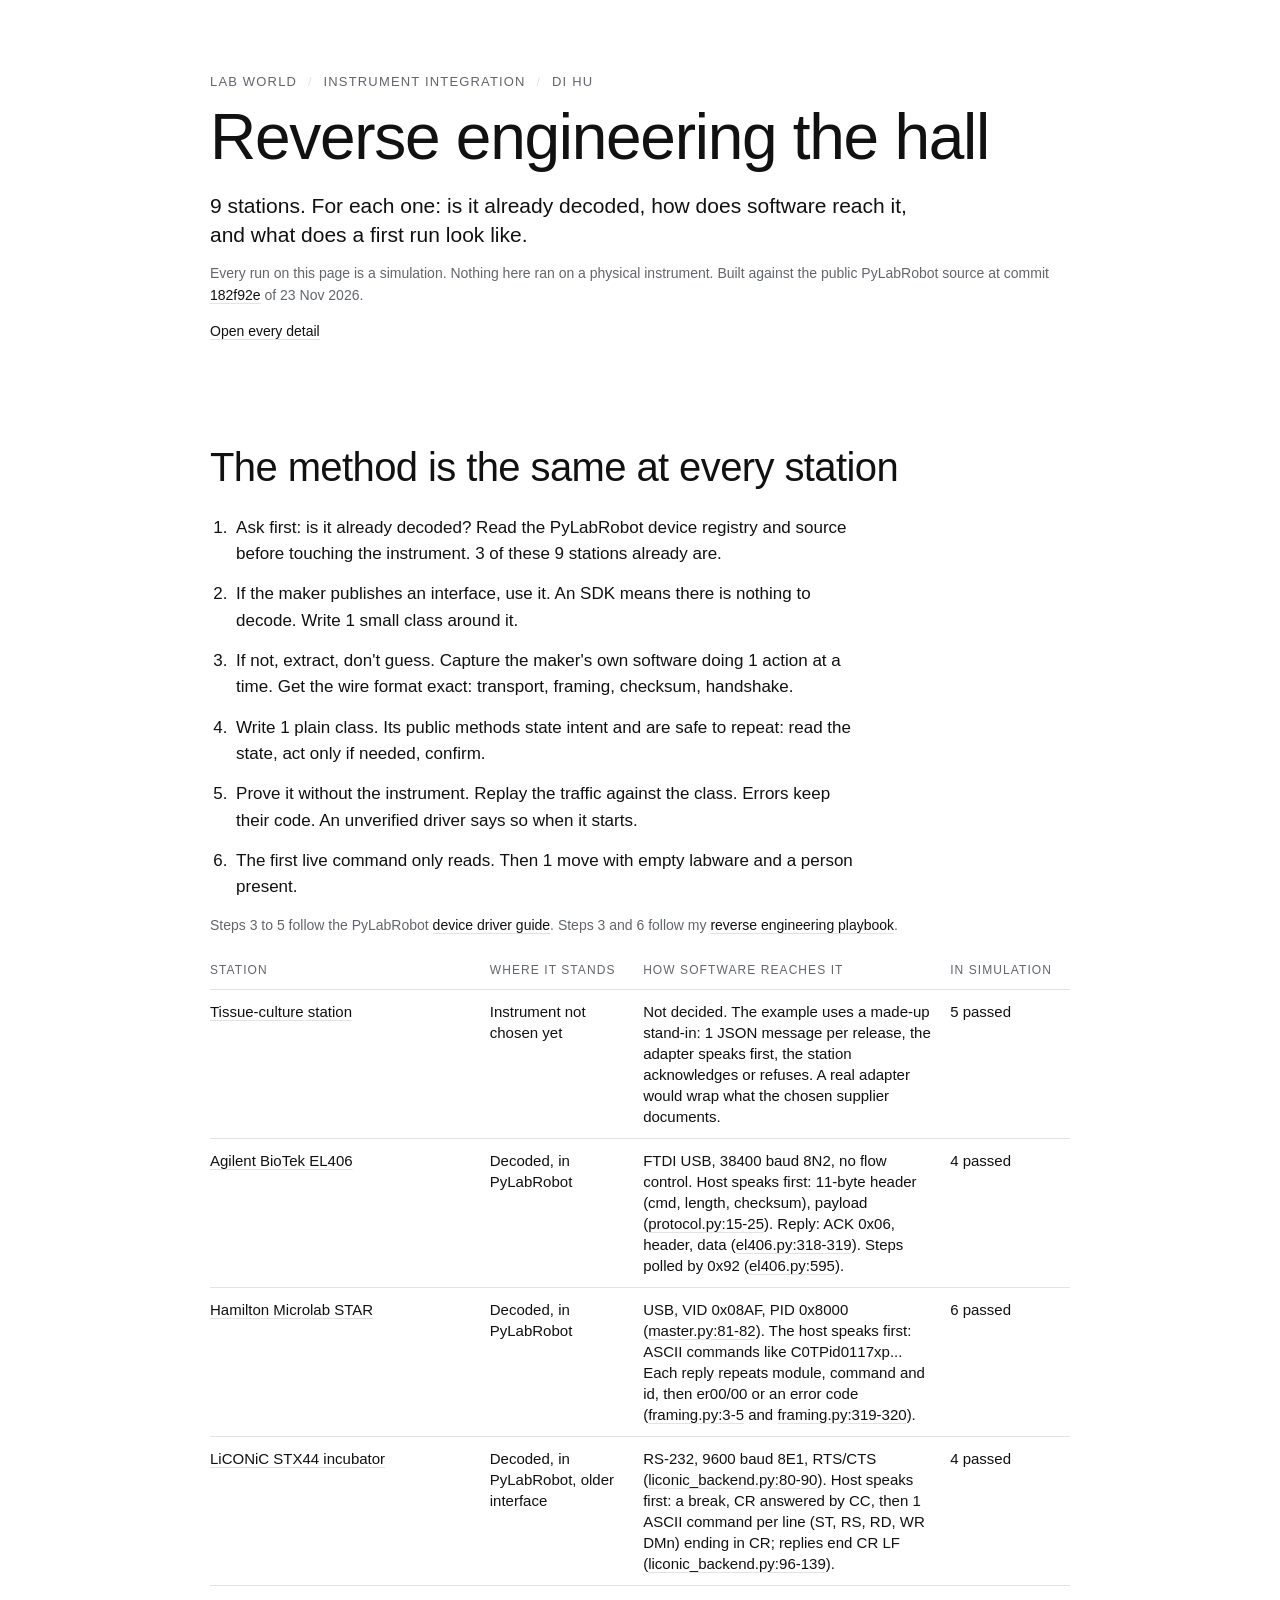
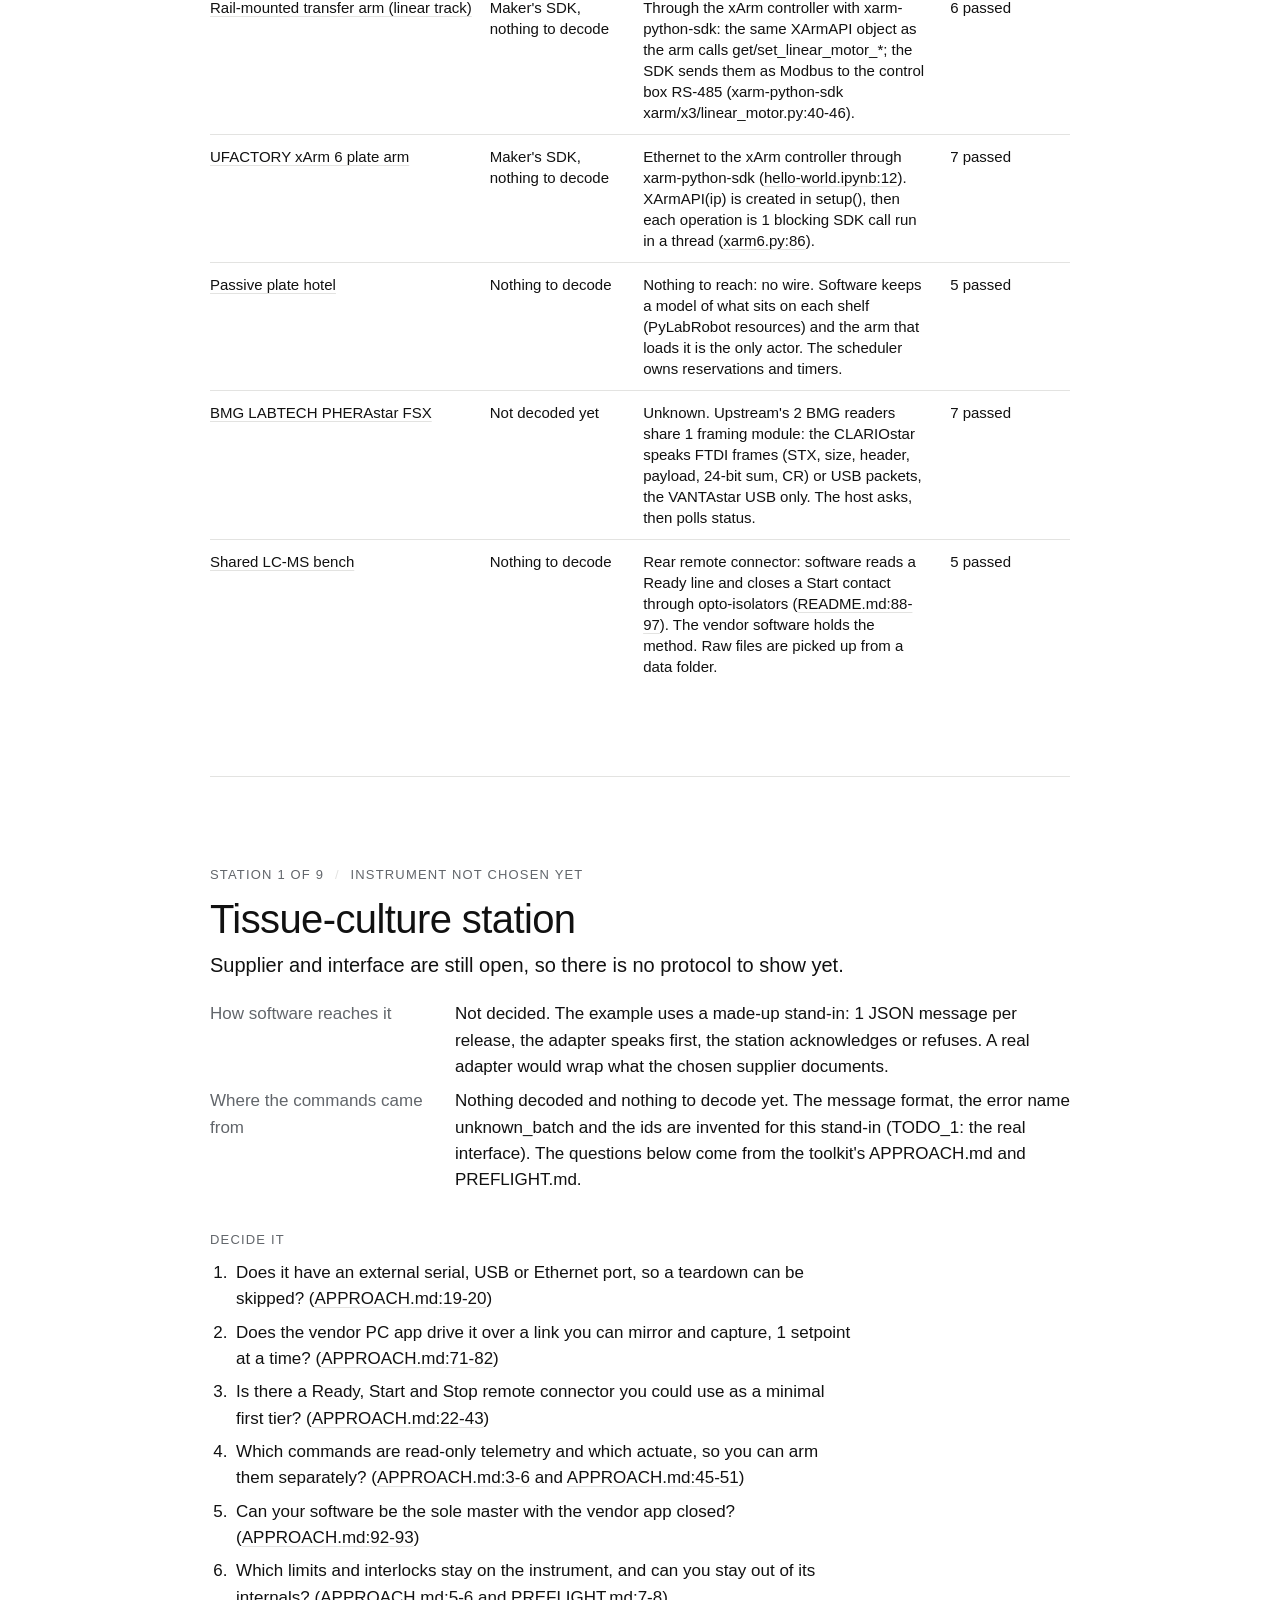
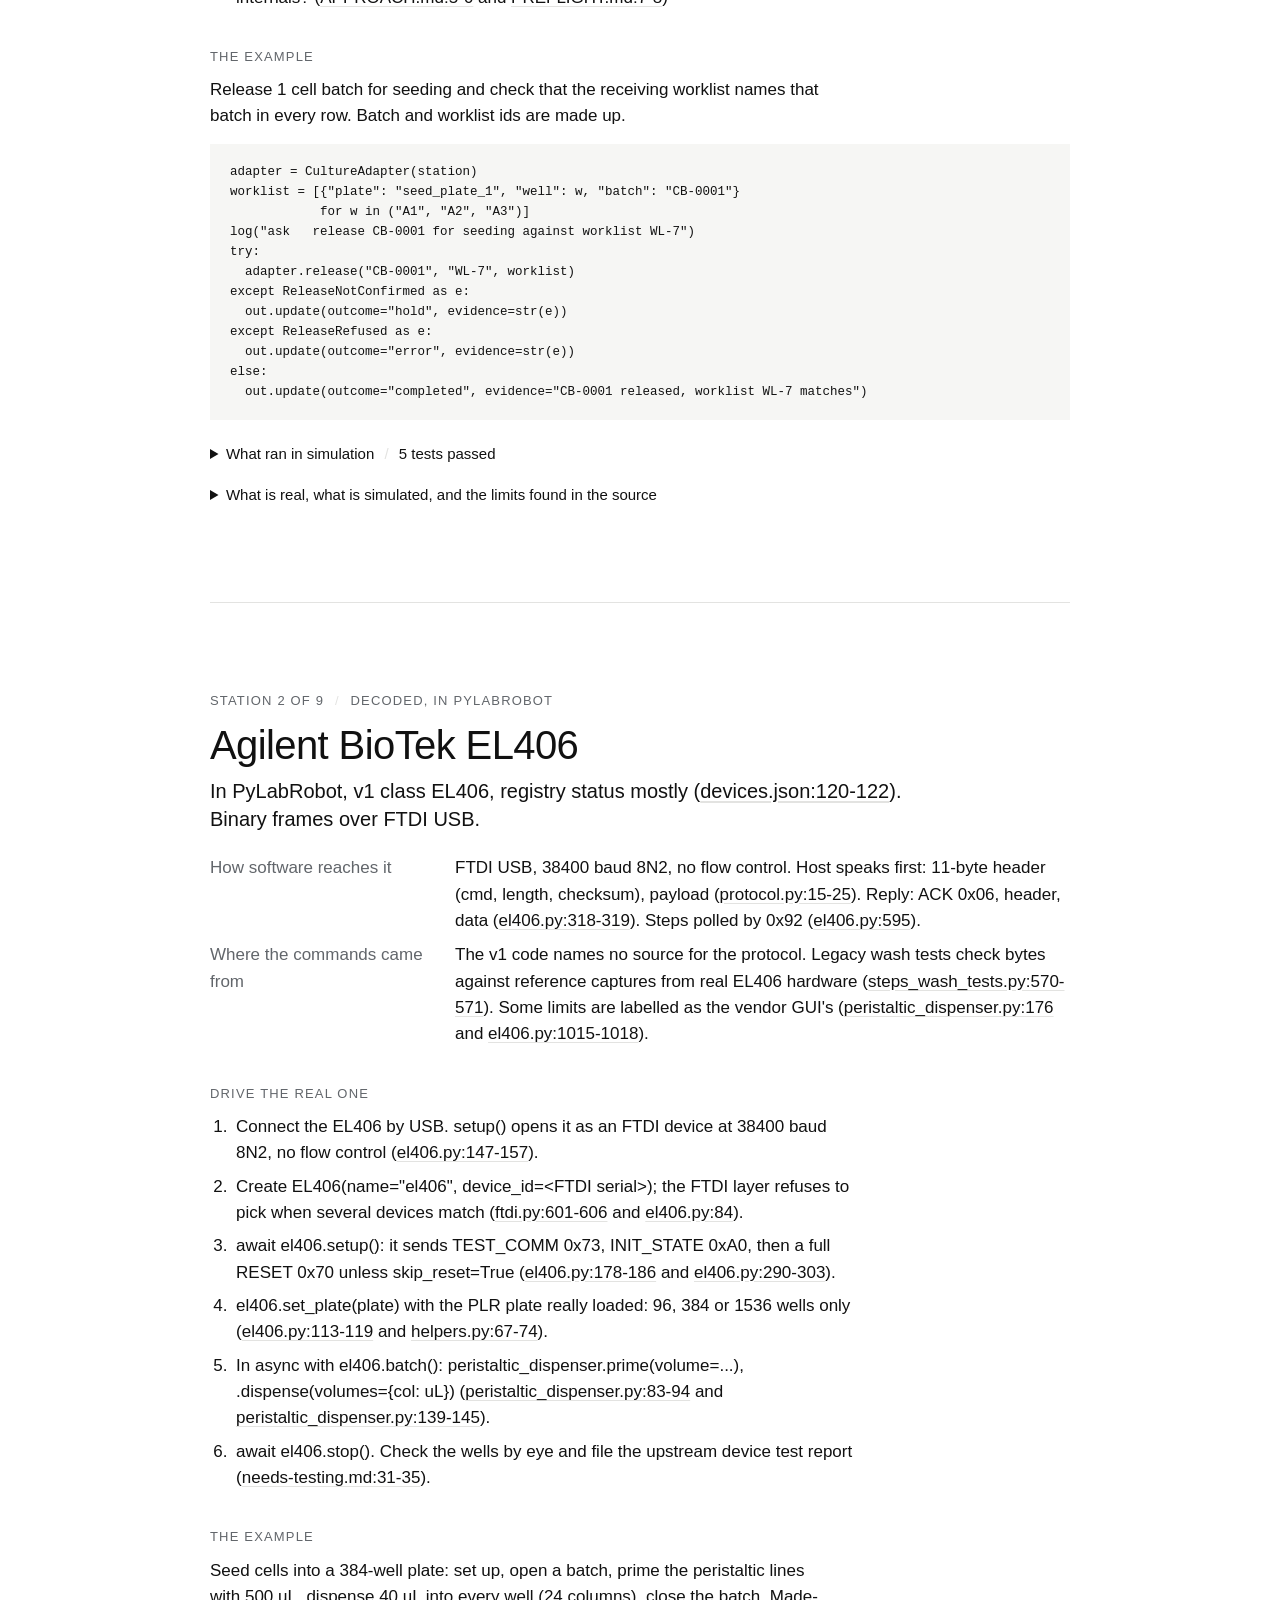
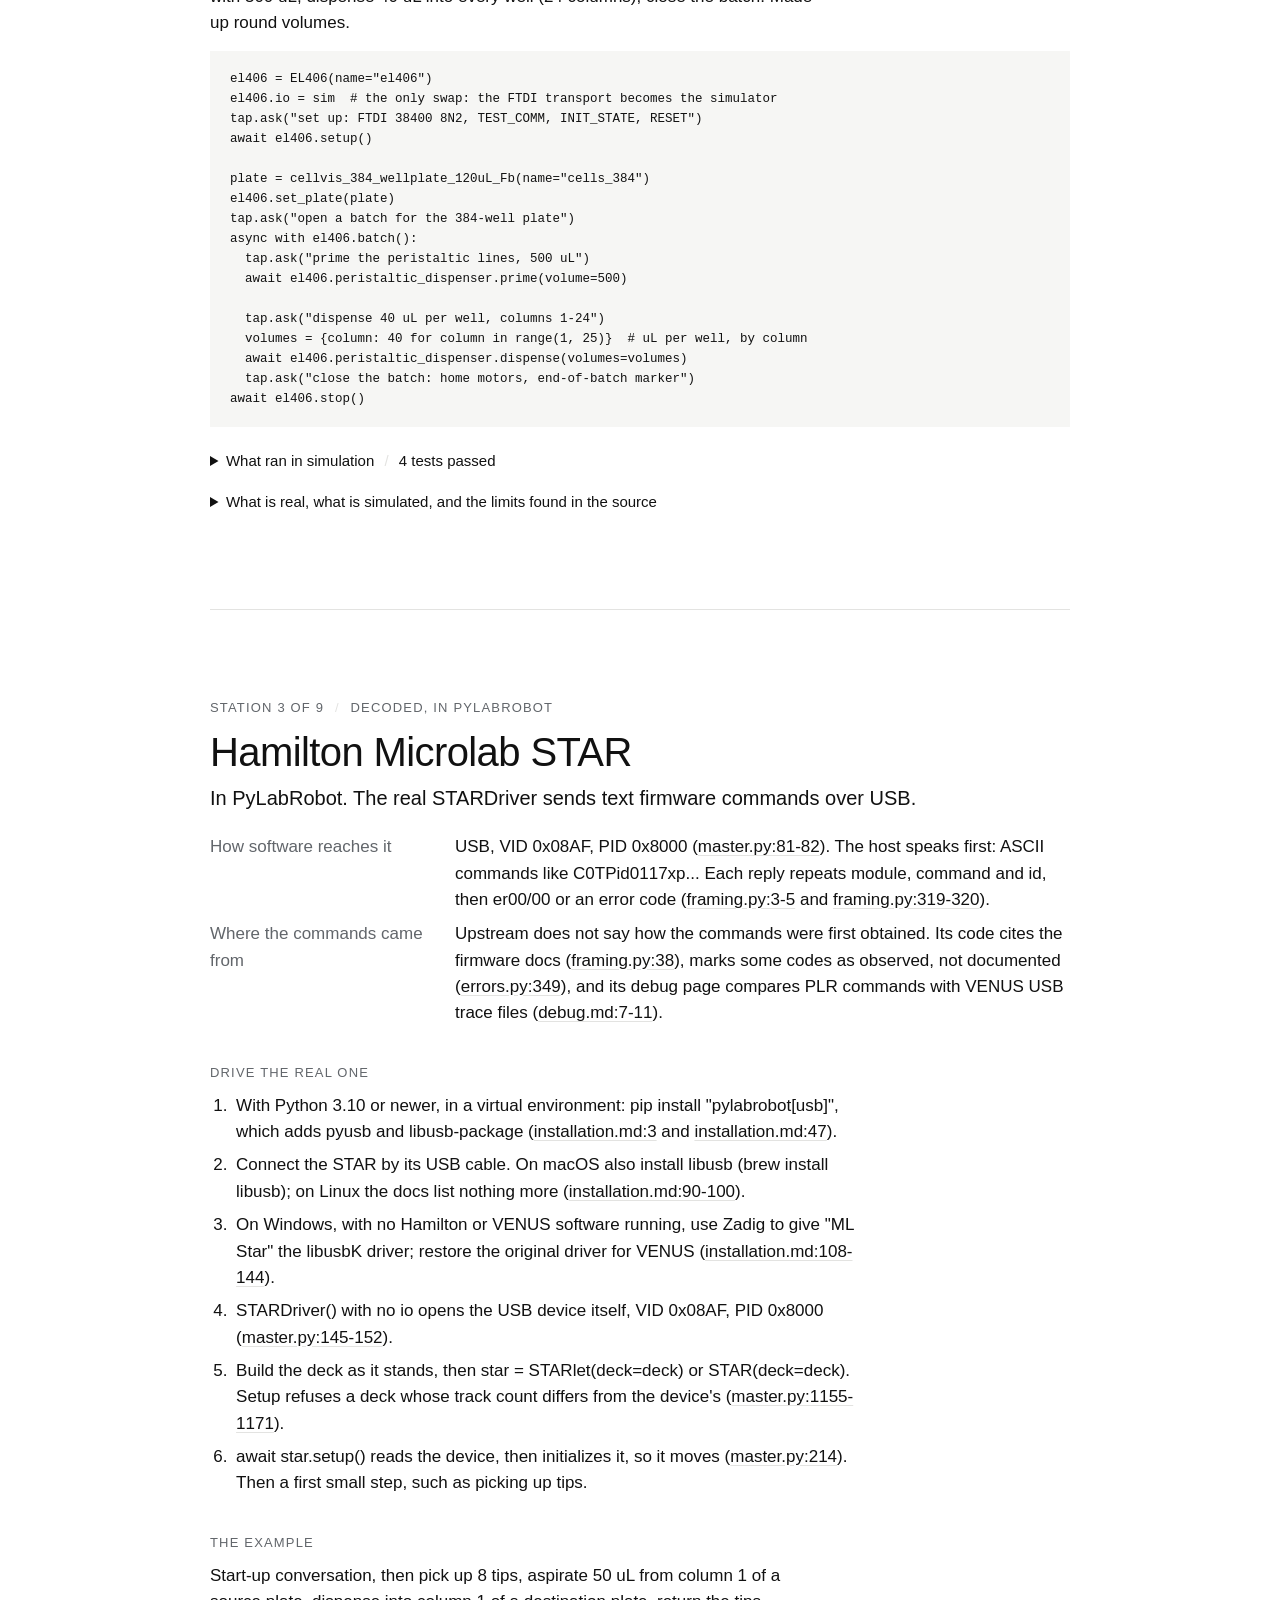
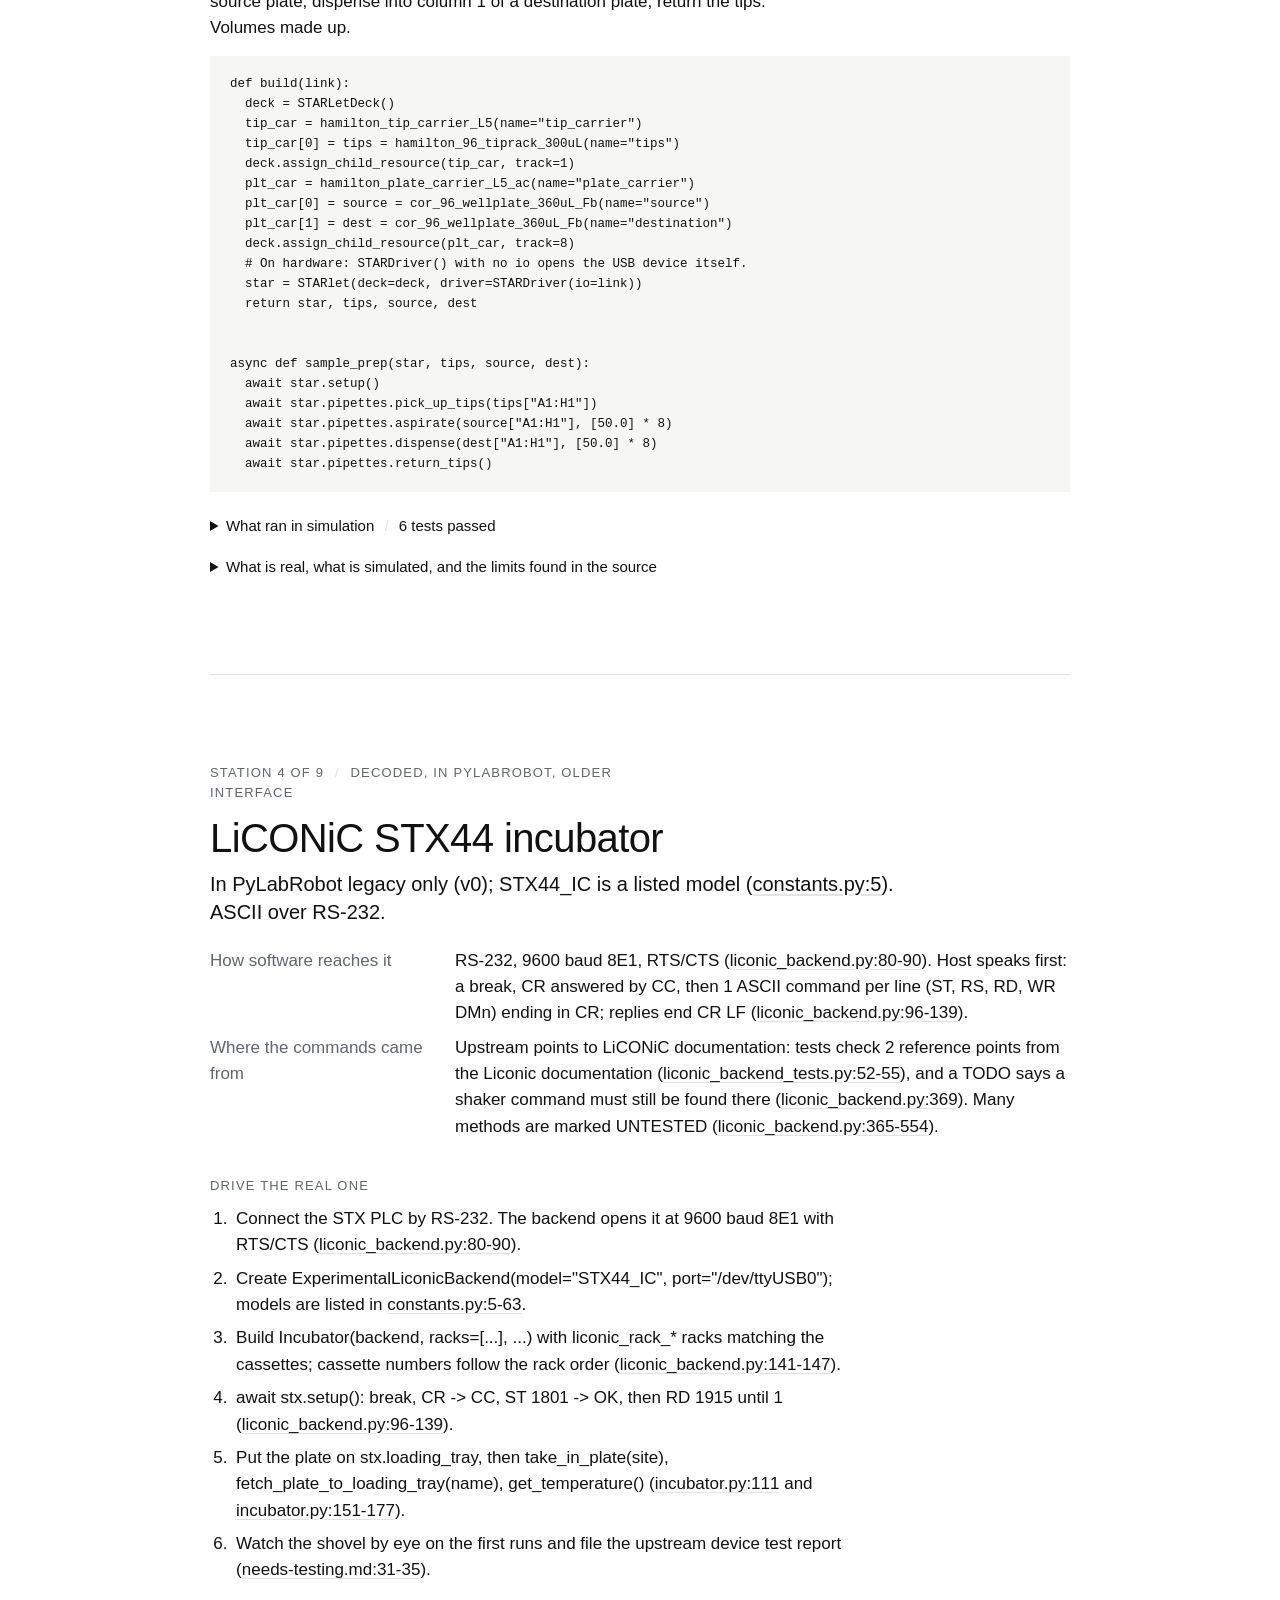
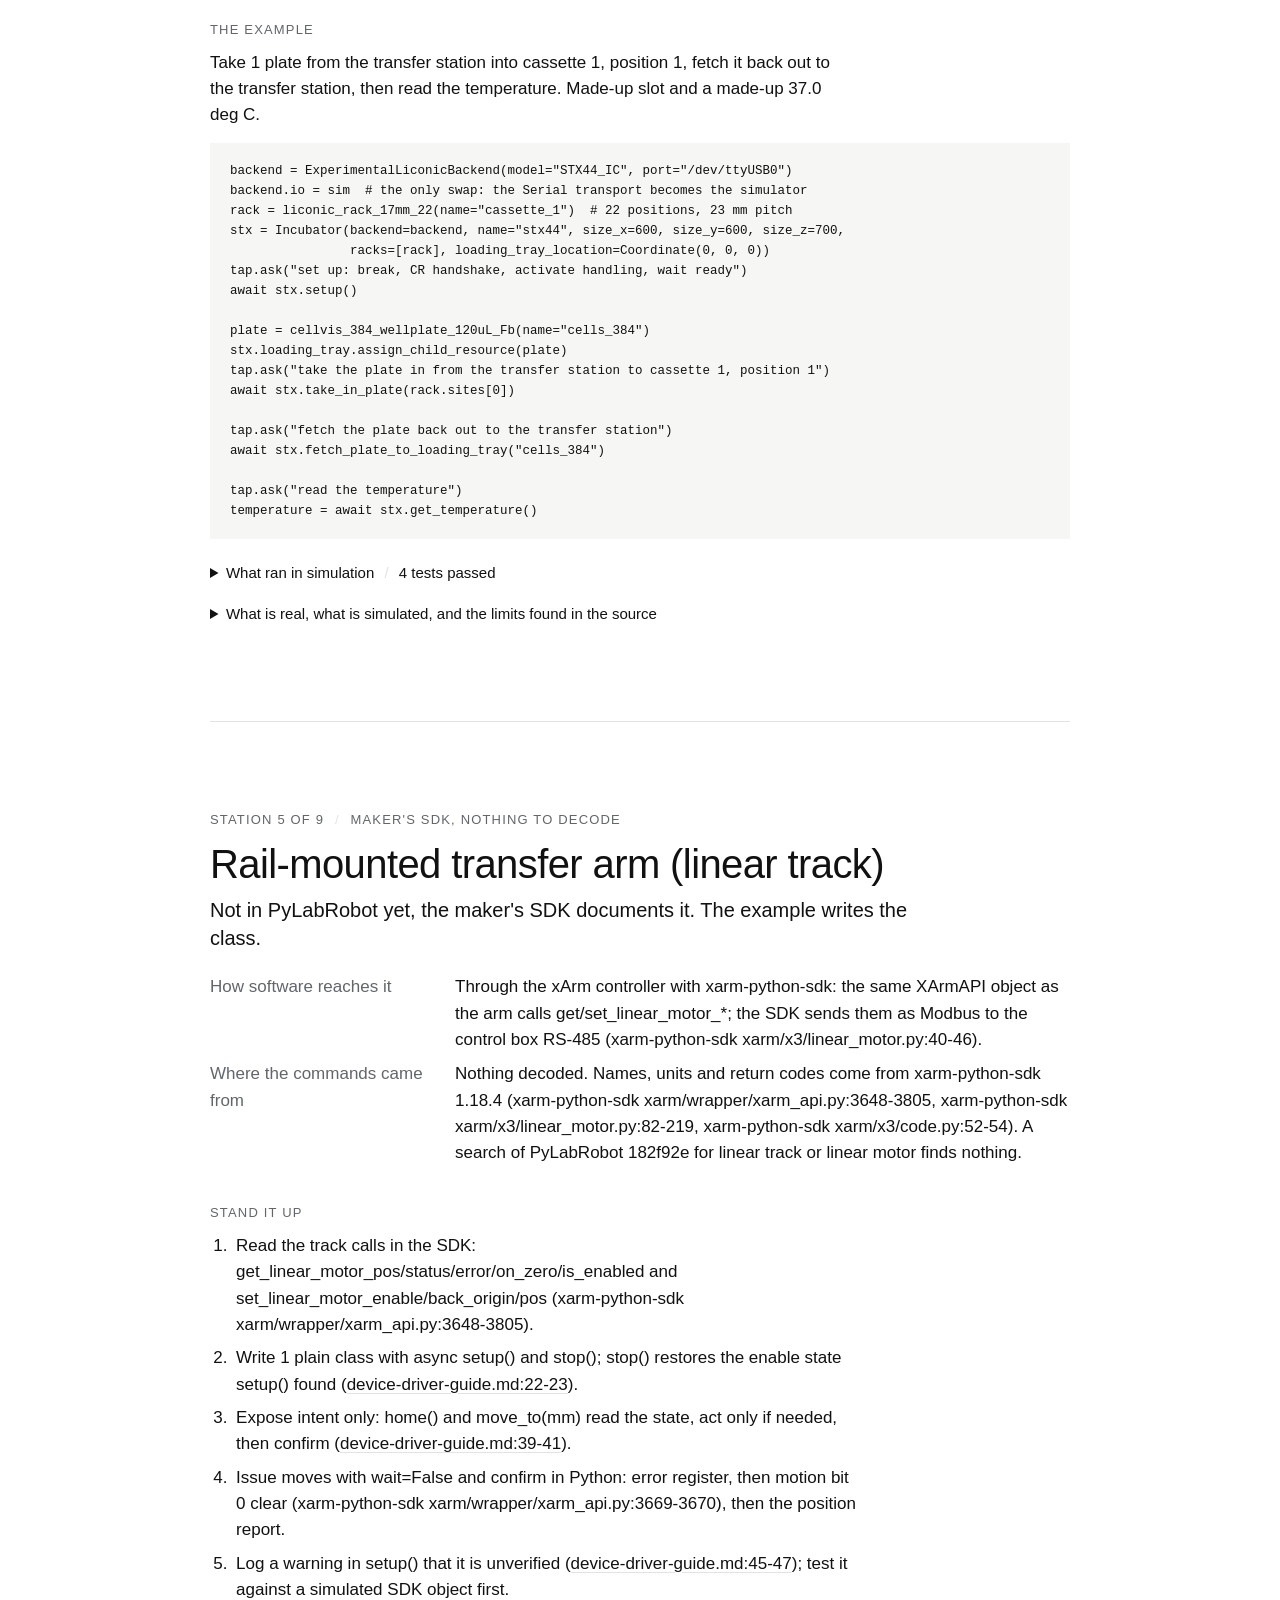
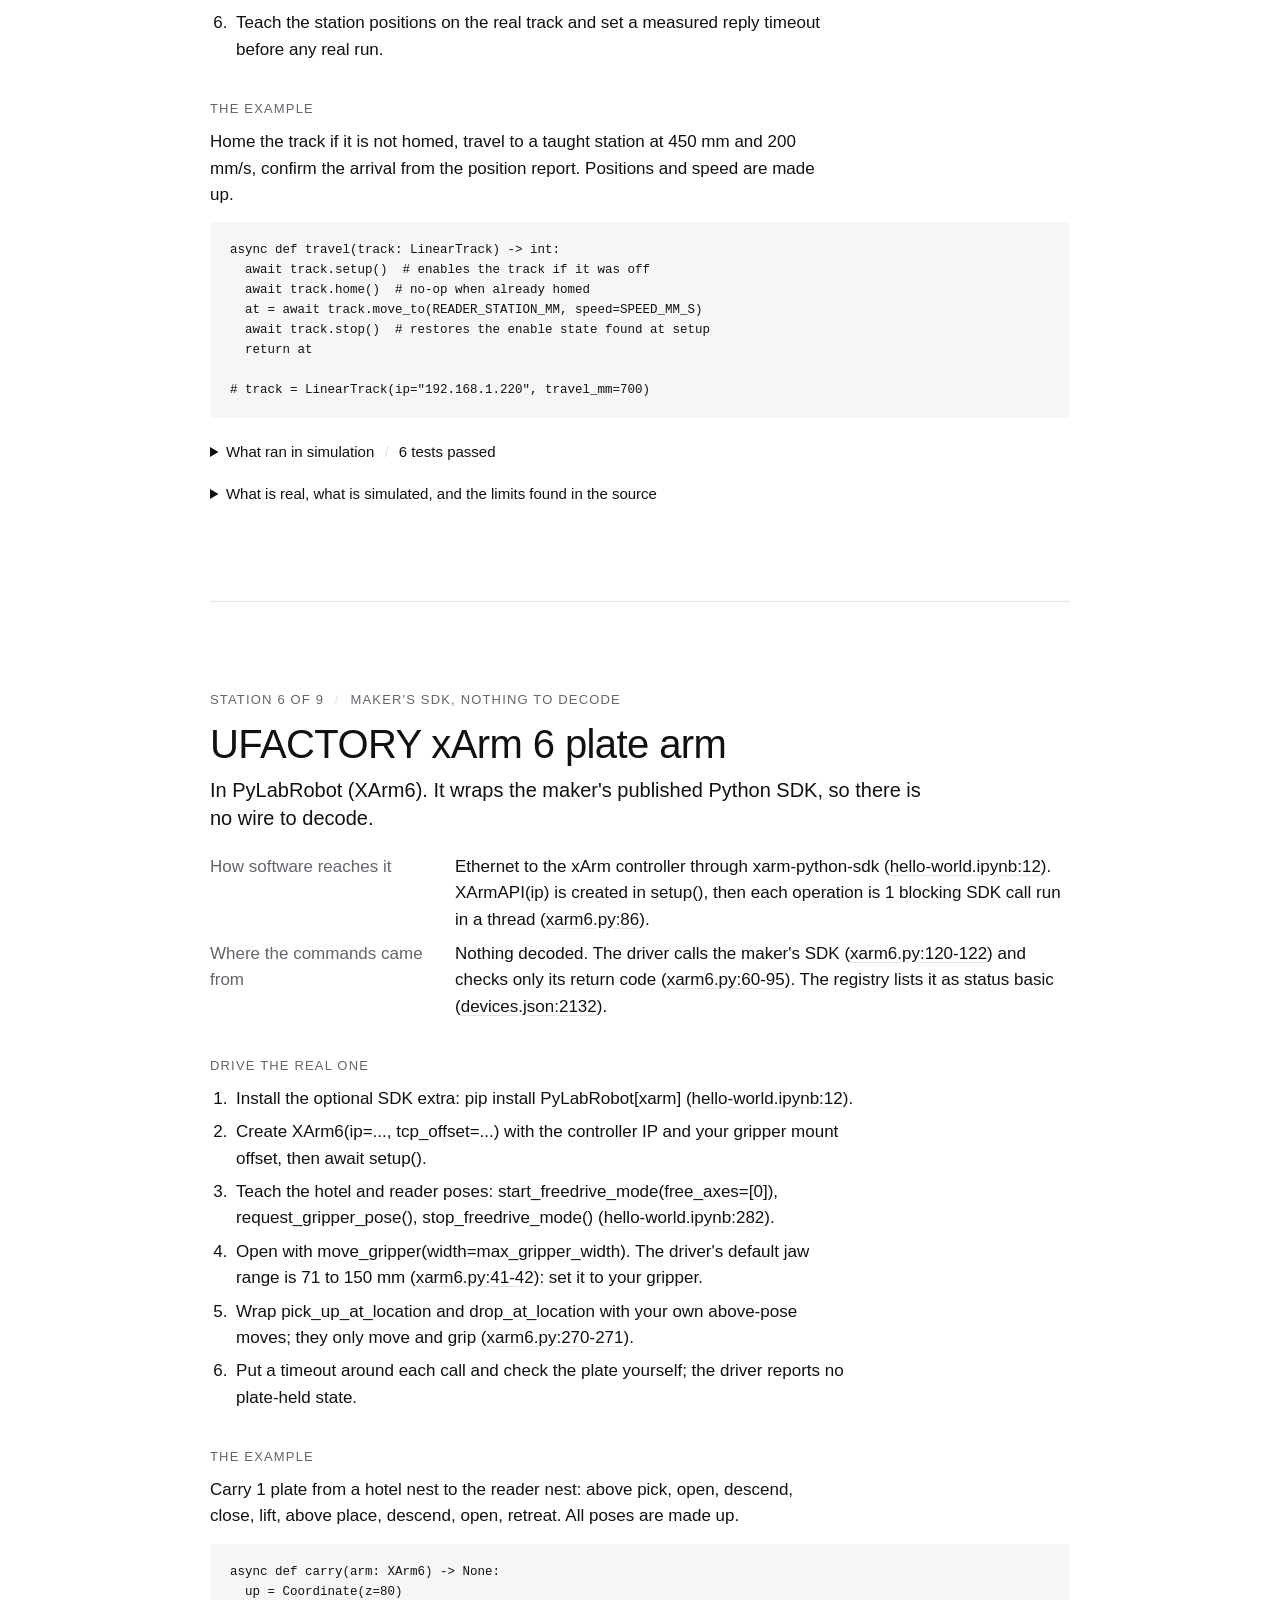
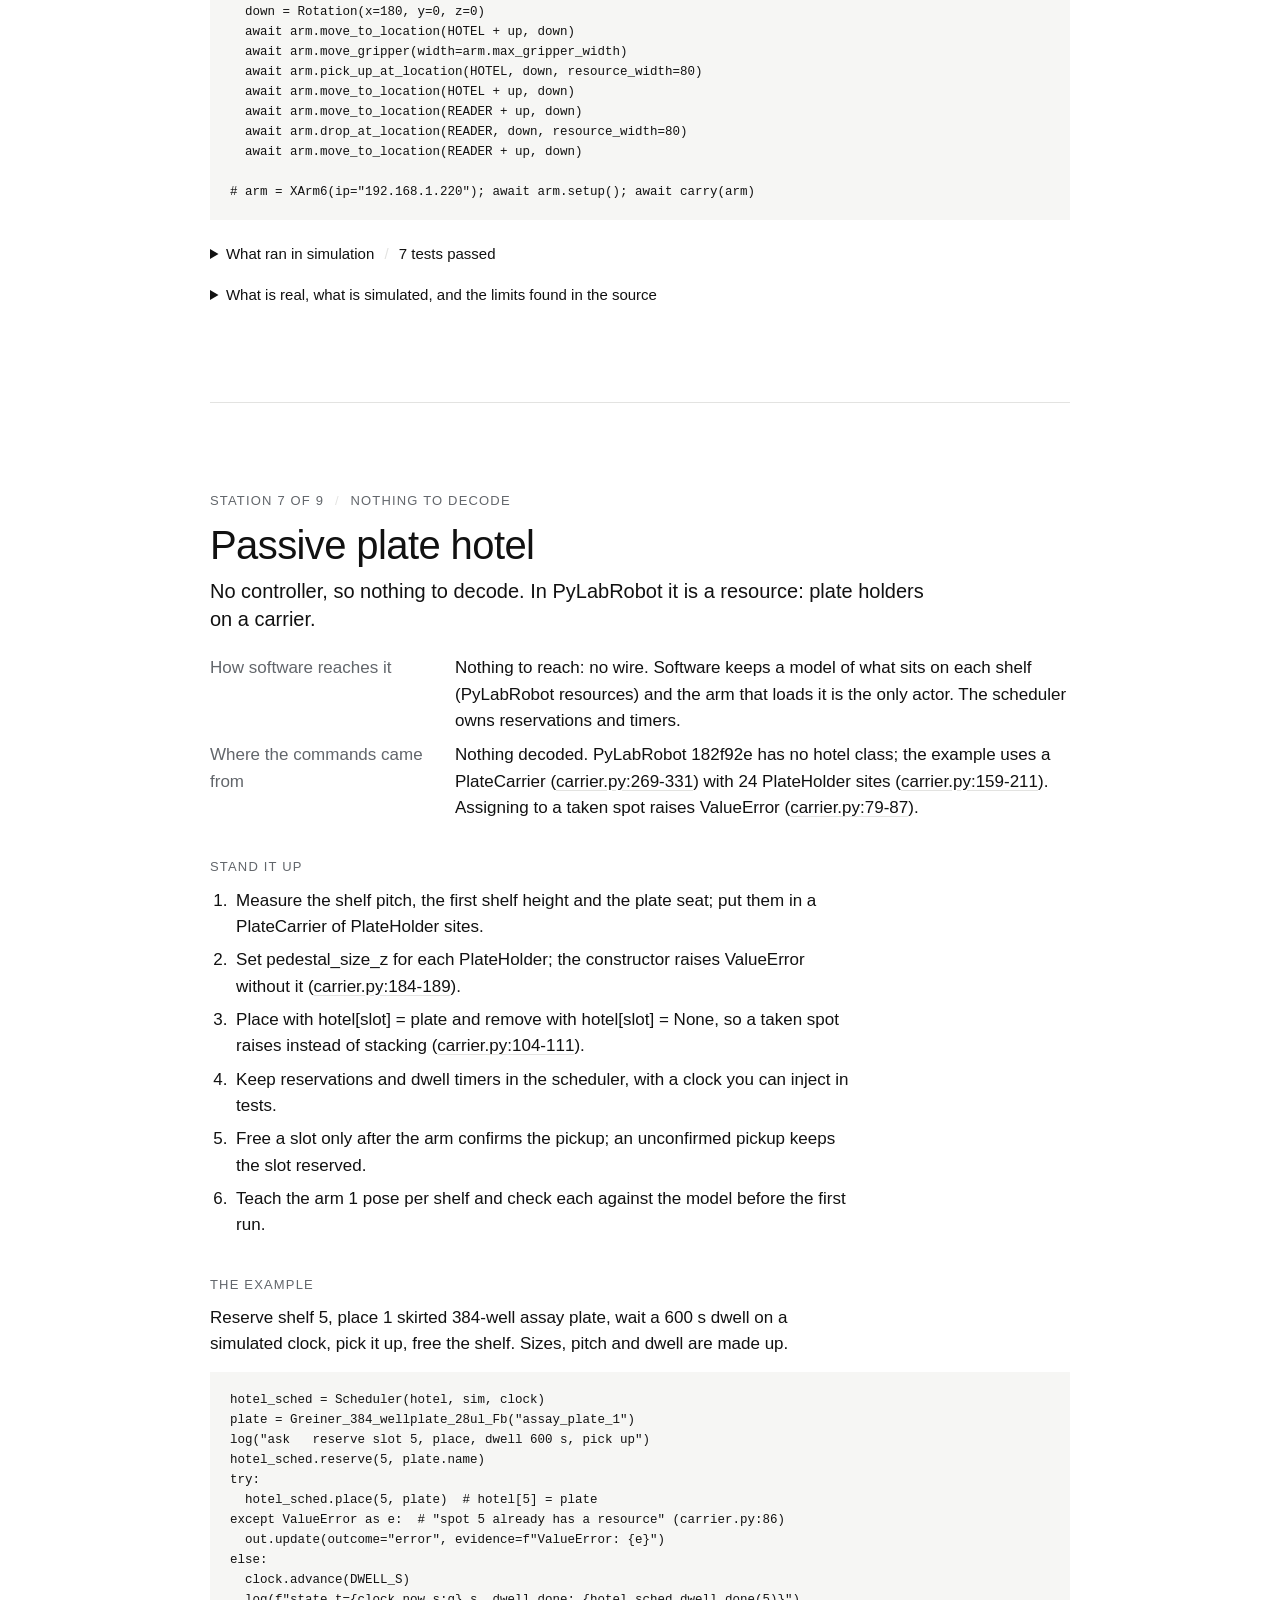
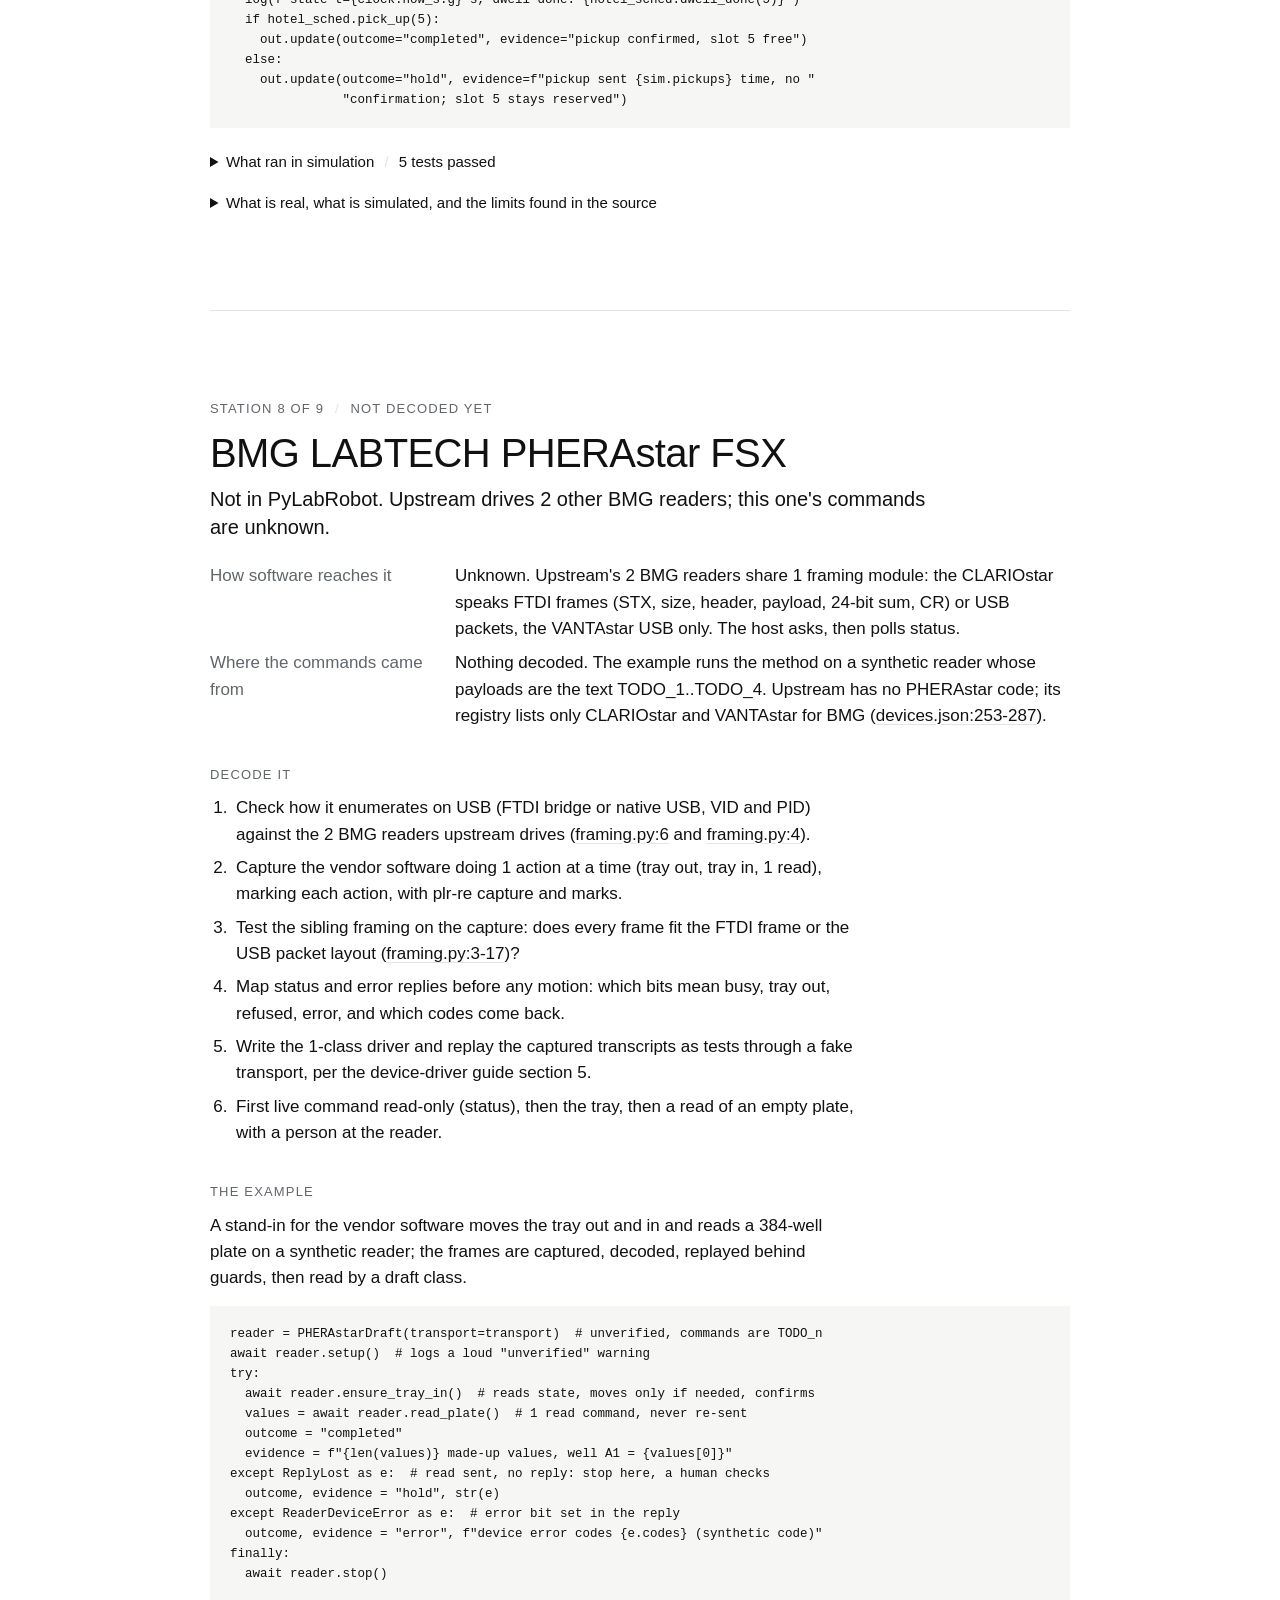
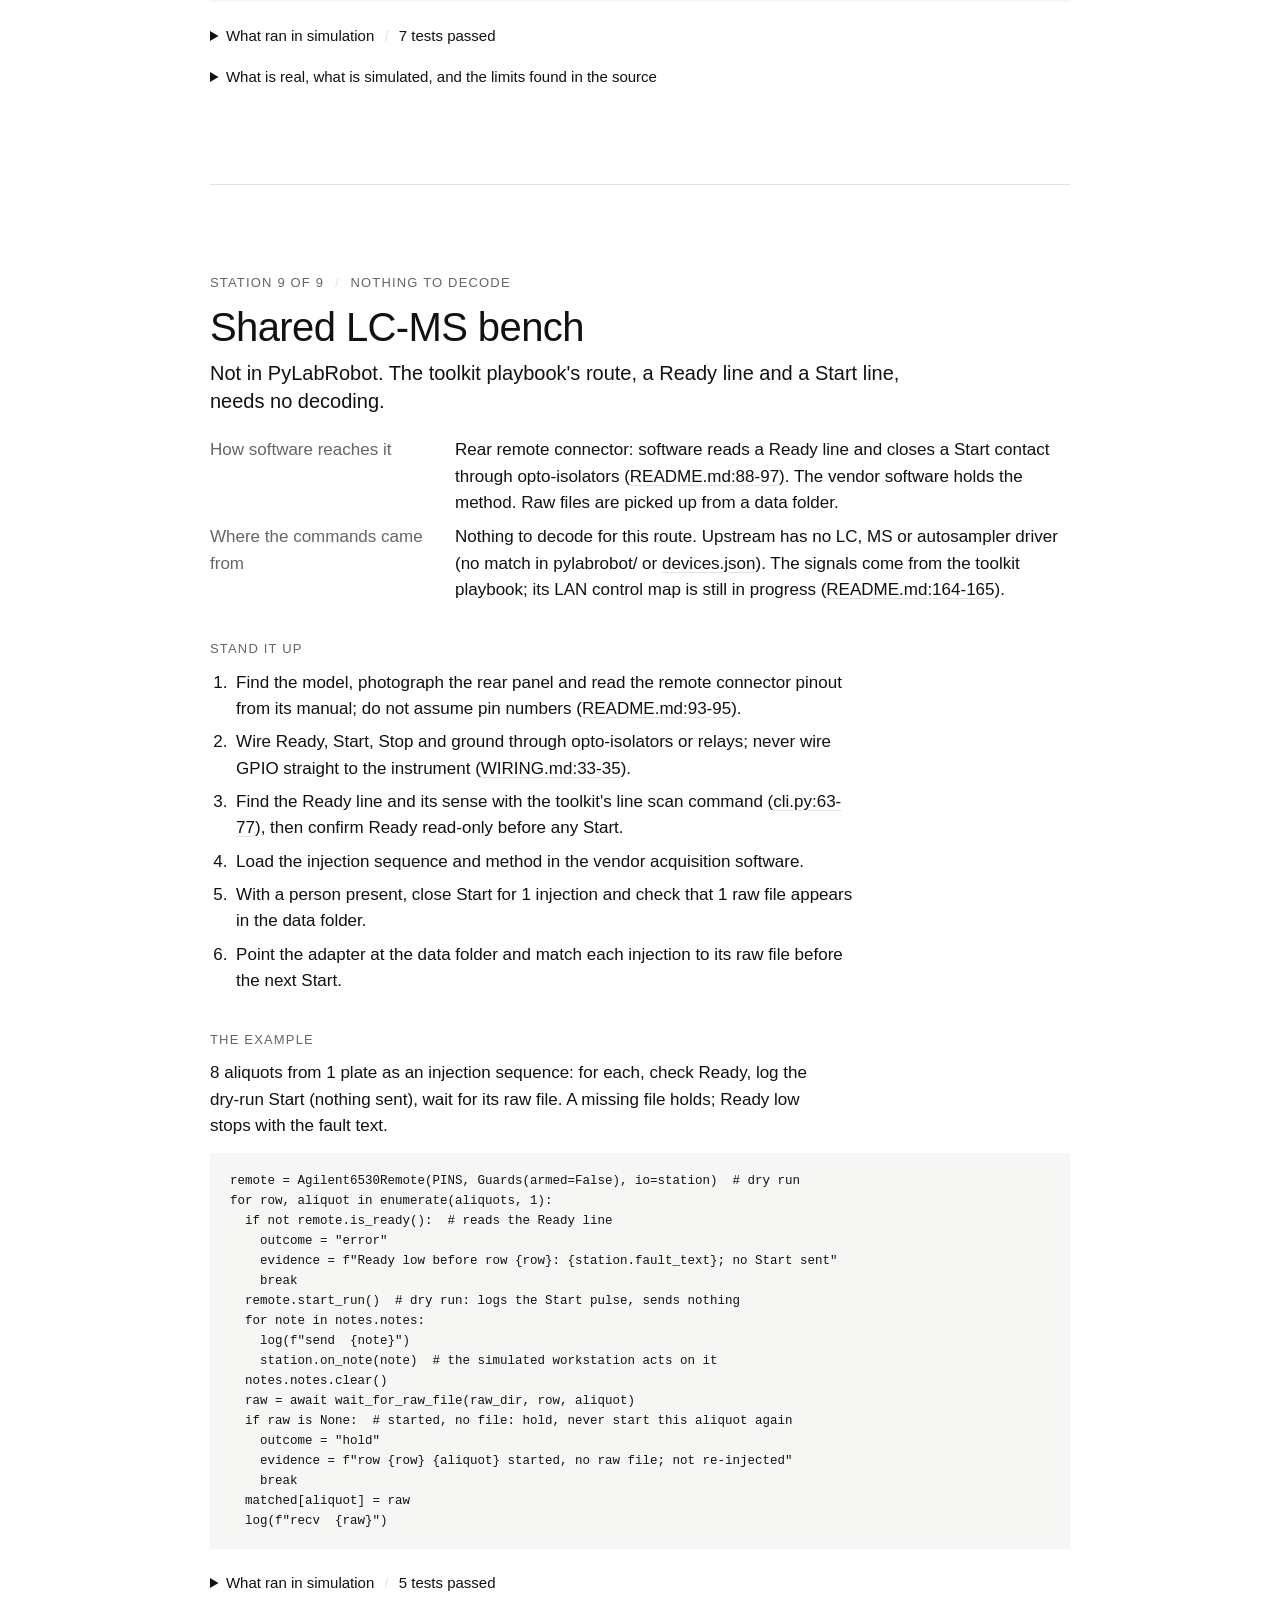
==== index.html @ 1854c27f "Add PyLabRobot examples for 9 lab hall stations, simulation only Each station folder holds a runnabl" ====
<!doctype html>
<html lang="en"><head><meta charset="utf-8"><meta name="viewport" content="width=device-width, initial-scale=1"></head>
<body>
<title>Reverse Engineering the Hall</title>
<style>
/* Layout: 1 quiet column on pure white. Type only. Code and tables scroll inside their own boxes. */
:root{--paper:#ffffff;--ink:#111111;--soft:#62666b;--hair:#e3e3e1;--wash:#f6f6f4;
--sans:"Helvetica Neue",Helvetica,Arial,sans-serif;
--mono:ui-monospace,"SF Mono",Menlo,Consolas,monospace}
body{background:var(--paper);color:var(--ink);font-family:var(--sans);font-weight:300;
font-size:17px;line-height:1.55;margin:0;-webkit-font-smoothing:antialiased}
.wrap{max-width:860px;margin:0 auto;padding-block:72px 120px;
padding-left:max(16px,env(safe-area-inset-left,0px));
padding-right:max(16px,env(safe-area-inset-right,0px))}
a{color:var(--ink);text-decoration-color:var(--hair);text-underline-offset:3px}
a:hover{text-decoration-color:var(--ink)}
a:focus-visible,summary:focus-visible{outline:2px solid var(--ink);outline-offset:3px}
h1{font-weight:200;font-size:clamp(36px,7vw,64px);line-height:1.04;letter-spacing:-0.02em;
margin:0 0 20px;text-wrap:balance}
h2{font-weight:200;font-size:clamp(28px,4.6vw,40px);line-height:1.1;letter-spacing:-0.015em;
margin:0 0 10px;text-wrap:balance}
h3{font-weight:400;font-size:13px;letter-spacing:0.09em;text-transform:uppercase;
color:var(--soft);margin:36px 0 10px}
h4{font-weight:400;font-size:12px;letter-spacing:0.09em;text-transform:uppercase;
color:var(--soft);margin:0 0 6px}
p{margin:0 0 14px;max-width:66ch}
.lede{font-size:21px;line-height:1.4;max-width:34em}
.small,.sources{font-size:14px;color:var(--soft);max-width:none}
.eyebrow{font-size:13px;letter-spacing:0.09em;text-transform:uppercase;color:var(--soft);
margin:0 0 12px}
.eyebrow span,.sources span,summary span{color:var(--hair);padding:0 6px}
.lead{font-size:20px;line-height:1.4}
section{padding-top:88px}
.station{border-top:1px solid var(--hair);margin-top:88px}
dl.facts{display:grid;grid-template-columns:minmax(0,13em) minmax(0,1fr);gap:8px 24px;margin:22px 0 0}
dl.facts dt{color:var(--soft)}
dl.facts dd{margin:0;min-width:0}
ol.steps{margin:0;padding-left:1.3em;max-width:66ch}
ol.steps li{margin:0 0 7px;padding-left:4px}
ul{margin:0;padding-left:1.1em}
ul li{margin:0 0 6px}
.scroll{overflow-x:auto;margin:14px 0 0;background:var(--wash)}
pre{margin:0;padding:18px 20px;font-family:var(--mono);font-size:12.5px;line-height:1.6;
font-weight:400;color:var(--ink);white-space:pre}
details.ran{margin-top:14px}
details.more{margin-top:2px}
details.more h3{margin-top:26px}
button.plain{font:inherit;font-size:14px;color:var(--ink);background:none;border:0;padding:0;
cursor:pointer;text-decoration:underline;text-decoration-color:var(--hair);text-underline-offset:3px}
button.plain:hover{text-decoration-color:var(--ink)}
button.plain:focus-visible{outline:2px solid var(--ink);outline-offset:3px}
summary{cursor:pointer;font-size:15px;padding:8px 0;color:var(--ink)}
.triple{display:grid;grid-template-columns:repeat(3,minmax(0,1fr));gap:28px;margin-top:16px;
font-size:15px;line-height:1.45}
.triple div{min-width:0}
.tablebox{overflow-x:auto;margin-top:26px}
table{border-collapse:collapse;width:100%;font-size:15px;line-height:1.4}
th{font-weight:400;font-size:12px;letter-spacing:0.09em;text-transform:uppercase;
color:var(--soft);text-align:left;padding:0 18px 10px 0;white-space:nowrap}
td{vertical-align:top;padding:11px 18px 11px 0;border-top:1px solid var(--hair)}
td:first-child{white-space:nowrap}
td.n{font-variant-numeric:tabular-nums;white-space:nowrap}
ol.method{margin:26px 0 0;padding-left:1.3em;max-width:66ch}
ol.method li{margin:0 0 14px;padding-left:4px}
ol.method b{font-weight:400}
@media (max-width:640px){body{font-size:16px}.triple{grid-template-columns:minmax(0,1fr);gap:20px}
dl.facts{grid-template-columns:minmax(0,1fr);gap:2px}dl.facts dd{margin:0 0 12px}
section{padding-top:64px}.station{margin-top:64px}}
</style>
<div class="wrap">
<header>
<p class="eyebrow">Lab World <span>/</span> instrument integration <span>/</span> Di Hu</p>
<h1>Reverse engineering the hall</h1>
<p class="lede">9 stations. For each one: is it already decoded, how does software reach it,
and what does a first run look like.</p>
<p class="small">Every run on this page is a simulation. Nothing here ran on a physical instrument.
Built against the public PyLabRobot source at commit
<a href="https://github.com/PyLabRobot/pylabrobot/blob/182f92eab9f81b1f50c43b833420642bf8b0fb02/" target="_blank" rel="noopener">182f92e</a> of 23 Nov 2026.</p>
<p class="small"><button class="plain" id="openall" type="button">Open every detail</button></p>
</header>

<section id="method">
<h2>The method is the same at every station</h2>
<ol class="method">
<li><b>Ask first: is it already decoded?</b> Read the PyLabRobot device registry and source before
touching the instrument. 3 of these 9 stations already are.</li>
<li><b>If the maker publishes an interface, use it.</b> An SDK means there is nothing to decode.
Write 1 small class around it.</li>
<li><b>If not, extract, don't guess.</b> Capture the maker's own software doing 1 action at a time.
Get the wire format exact: transport, framing, checksum, handshake.</li>
<li><b>Write 1 plain class.</b> Its public methods state intent and are safe to repeat:
read the state, act only if needed, confirm.</li>
<li><b>Prove it without the instrument.</b> Replay the traffic against the class. Errors keep
their code. An unverified driver says so when it starts.</li>
<li><b>The first live command only reads.</b> Then 1 move with empty labware and a person present.</li>
</ol>
<p class="small">Steps 3 to 5 follow the PyLabRobot
<a href="https://github.com/PyLabRobot/pylabrobot/blob/182f92eab9f81b1f50c43b833420642bf8b0fb02/docs/contributor_guide/device-driver-guide.md" target="_blank" rel="noopener">device
driver guide</a>. Steps 3 and 6 follow my
<a href="https://github.com/di-omics/plr-reverse-engineer/blob/264ca78/APPROACH.md" target="_blank" rel="noopener">reverse engineering playbook</a>.</p>
<div class="tablebox"><table>
<thead><tr><th>Station</th><th>Where it stands</th><th>How software reaches it</th>
<th>In simulation</th></tr></thead>
<tbody><tr><td><a href="#culture">Tissue-culture station</a></td><td>Instrument not chosen yet</td><td>Not decided. The example uses a made-up stand-in: 1 JSON message per release, the adapter speaks first, the station acknowledges or refuses. A real adapter would wrap what the chosen supplier documents.</td><td class="n">5 passed</td></tr><tr><td><a href="#seed">Agilent BioTek EL406</a></td><td>Decoded, in PyLabRobot</td><td>FTDI USB, 38400 baud 8N2, no flow control. Host speaks first: 11-byte header (cmd, length, checksum), payload (<a href="https://github.com/PyLabRobot/pylabrobot/blob/182f92eab9f81b1f50c43b833420642bf8b0fb02/pylabrobot/agilent/biotek/el406/protocol.py#L15-L25" target="_blank" rel="noopener">protocol.py:15-25</a>). Reply: ACK 0x06, header, data (<a href="https://github.com/PyLabRobot/pylabrobot/blob/182f92eab9f81b1f50c43b833420642bf8b0fb02/pylabrobot/agilent/biotek/el406/el406.py#L318-L319" target="_blank" rel="noopener">el406.py:318-319</a>). Steps polled by 0x92 (<a href="https://github.com/PyLabRobot/pylabrobot/blob/182f92eab9f81b1f50c43b833420642bf8b0fb02/pylabrobot/agilent/biotek/el406/el406.py#L595" target="_blank" rel="noopener">el406.py:595</a>).</td><td class="n">4 passed</td></tr><tr><td><a href="#star">Hamilton Microlab STAR</a></td><td>Decoded, in PyLabRobot</td><td>USB, VID 0x08AF, PID 0x8000 (<a href="https://github.com/PyLabRobot/pylabrobot/blob/182f92eab9f81b1f50c43b833420642bf8b0fb02/pylabrobot/hamilton/star/driver/master.py#L81-L82" target="_blank" rel="noopener">master.py:81-82</a>). The host speaks first: ASCII commands like C0TPid0117xp... Each reply repeats module, command and id, then er00/00 or an error code (<a href="https://github.com/PyLabRobot/pylabrobot/blob/182f92eab9f81b1f50c43b833420642bf8b0fb02/pylabrobot/hamilton/protocol/text/framing.py#L3-L5" target="_blank" rel="noopener">framing.py:3-5</a> and <a href="https://github.com/PyLabRobot/pylabrobot/blob/182f92eab9f81b1f50c43b833420642bf8b0fb02/pylabrobot/hamilton/protocol/text/framing.py#L319-L320" target="_blank" rel="noopener">framing.py:319-320</a>).</td><td class="n">6 passed</td></tr><tr><td><a href="#inc">LiCONiC STX44 incubator</a></td><td>Decoded, in PyLabRobot, older interface</td><td>RS-232, 9600 baud 8E1, RTS/CTS (<a href="https://github.com/PyLabRobot/pylabrobot/blob/182f92eab9f81b1f50c43b833420642bf8b0fb02/pylabrobot/legacy/storage/liconic/liconic_backend.py#L80-L90" target="_blank" rel="noopener">liconic_backend.py:80-90</a>). Host speaks first: a break, CR answered by CC, then 1 ASCII command per line (ST, RS, RD, WR DMn) ending in CR; replies end CR LF (<a href="https://github.com/PyLabRobot/pylabrobot/blob/182f92eab9f81b1f50c43b833420642bf8b0fb02/pylabrobot/legacy/storage/liconic/liconic_backend.py#L96-L139" target="_blank" rel="noopener">liconic_backend.py:96-139</a>).</td><td class="n">4 passed</td></tr><tr><td><a href="#rail">Rail-mounted transfer arm (linear track)</a></td><td>Maker's SDK, nothing to decode</td><td>Through the xArm controller with xarm-python-sdk: the same XArmAPI object as the arm calls get/set_linear_motor_*; the SDK sends them as Modbus to the control box RS-485 (xarm-python-sdk xarm/x3/linear_motor.py:40-46).</td><td class="n">6 passed</td></tr><tr><td><a href="#xarm">UFACTORY xArm 6 plate arm</a></td><td>Maker's SDK, nothing to decode</td><td>Ethernet to the xArm controller through xarm-python-sdk (<a href="https://github.com/PyLabRobot/pylabrobot/blob/182f92eab9f81b1f50c43b833420642bf8b0fb02/docs/user_guide/ufactory/xarm6/hello-world.ipynb#L12" target="_blank" rel="noopener">hello-world.ipynb:12</a>). XArmAPI(ip) is created in setup(), then each operation is 1 blocking SDK call run in a thread (<a href="https://github.com/PyLabRobot/pylabrobot/blob/182f92eab9f81b1f50c43b833420642bf8b0fb02/pylabrobot/ufactory/xarm6/xarm6.py#L86" target="_blank" rel="noopener">xarm6.py:86</a>).</td><td class="n">7 passed</td></tr><tr><td><a href="#hotel">Passive plate hotel</a></td><td>Nothing to decode</td><td>Nothing to reach: no wire. Software keeps a model of what sits on each shelf (PyLabRobot resources) and the arm that loads it is the only actor. The scheduler owns reservations and timers.</td><td class="n">5 passed</td></tr><tr><td><a href="#reader">BMG LABTECH PHERAstar FSX</a></td><td>Not decoded yet</td><td>Unknown. Upstream's 2 BMG readers share 1 framing module: the CLARIOstar speaks FTDI frames (STX, size, header, payload, 24-bit sum, CR) or USB packets, the VANTAstar USB only. The host asks, then polls status.</td><td class="n">7 passed</td></tr><tr><td><a href="#lcms">Shared LC-MS bench</a></td><td>Nothing to decode</td><td>Rear remote connector: software reads a Ready line and closes a Start contact through opto-isolators (<a href="https://github.com/di-omics/plr-reverse-engineer/blob/264ca78/instruments/agilent-6530-qtof/README.md#L88-L97" target="_blank" rel="noopener">README.md:88-97</a>). The vendor software holds the method. Raw files are picked up from a data folder.</td><td class="n">5 passed</td></tr></tbody></table></div>
</section>

<section class="station" id="culture">
<p class="eyebrow">Station 1 of 9 <span>/</span> Instrument not chosen yet</p>
<h2>Tissue-culture station</h2>
<p class="lead">Supplier and interface are still open, so there is no protocol to show yet.</p>
<dl class="facts">
<dt>How software reaches it</dt><dd>Not decided. The example uses a made-up stand-in: 1 JSON message per release, the adapter speaks first, the station acknowledges or refuses. A real adapter would wrap what the chosen supplier documents.</dd>
<dt>Where the commands came from</dt><dd>Nothing decoded and nothing to decode yet. The message format, the error name unknown_batch and the ids are invented for this stand-in (TODO_1: the real interface). The questions below come from the toolkit's APPROACH.md and PREFLIGHT.md.</dd>
</dl>
<h3>Decide it</h3>
<ol class="steps"><li>Does it have an external serial, USB or Ethernet port, so a teardown can be skipped? (<a href="https://github.com/di-omics/plr-reverse-engineer/blob/264ca78/APPROACH.md#L19-L20" target="_blank" rel="noopener">APPROACH.md:19-20</a>)</li><li>Does the vendor PC app drive it over a link you can mirror and capture, 1 setpoint at a time? (<a href="https://github.com/di-omics/plr-reverse-engineer/blob/264ca78/APPROACH.md#L71-L82" target="_blank" rel="noopener">APPROACH.md:71-82</a>)</li><li>Is there a Ready, Start and Stop remote connector you could use as a minimal first tier? (<a href="https://github.com/di-omics/plr-reverse-engineer/blob/264ca78/APPROACH.md#L22-L43" target="_blank" rel="noopener">APPROACH.md:22-43</a>)</li><li>Which commands are read-only telemetry and which actuate, so you can arm them separately? (<a href="https://github.com/di-omics/plr-reverse-engineer/blob/264ca78/APPROACH.md#L3-L6" target="_blank" rel="noopener">APPROACH.md:3-6</a> and <a href="https://github.com/di-omics/plr-reverse-engineer/blob/264ca78/APPROACH.md#L45-L51" target="_blank" rel="noopener">APPROACH.md:45-51</a>)</li><li>Can your software be the sole master with the vendor app closed? (<a href="https://github.com/di-omics/plr-reverse-engineer/blob/264ca78/APPROACH.md#L92-L93" target="_blank" rel="noopener">APPROACH.md:92-93</a>)</li><li>Which limits and interlocks stay on the instrument, and can you stay out of its internals? (<a href="https://github.com/di-omics/plr-reverse-engineer/blob/264ca78/APPROACH.md#L5-L6" target="_blank" rel="noopener">APPROACH.md:5-6</a> and <a href="https://github.com/di-omics/plr-reverse-engineer/blob/264ca78/PREFLIGHT.md#L7-L8" target="_blank" rel="noopener">PREFLIGHT.md:7-8</a>)</li></ol>
<h3>The example</h3>
<p>Release 1 cell batch for seeding and check that the receiving worklist names that batch in every row. Batch and worklist ids are made up.</p>
<div class="scroll"><pre class="code"><code>adapter = CultureAdapter(station)
worklist = [{"plate": "seed_plate_1", "well": w, "batch": "CB-0001"}
            for w in ("A1", "A2", "A3")]
log("ask   release CB-0001 for seeding against worklist WL-7")
try:
  adapter.release("CB-0001", "WL-7", worklist)
except ReleaseNotConfirmed as e:
  out.update(outcome="hold", evidence=str(e))
except ReleaseRefused as e:
  out.update(outcome="error", evidence=str(e))
else:
  out.update(outcome="completed", evidence="CB-0001 released, worklist WL-7 matches")</code></pre></div>
<details class="ran"><summary>What ran in simulation <span>/</span> 5 tests passed</summary>
<div class="scroll"><pre><code>ask   release CB-0001 for seeding against worklist WL-7
send  {"op": "release", "batch": "CB-0001", "worklist": "WL-7"}
recv  {"ok": true, "batch": "CB-0001"}
state released {'CB-0001': 'WL-7'}, executed 1
done  completed: CB-0001 released, worklist WL-7 matches</code></pre></div></details>
<details class="more"><summary>What is real, what is simulated, and the limits found in the source</summary>
<div class="triple"><div><h4>Real</h4><ul><li>Nothing from an instrument: no supplier is chosen</li></ul></div><div><h4>Simulated</h4><ul><li>The station, its known batches and its releases</li><li>The stand-in message format and its replies</li></ul></div><div><h4>Not checked</h4><ul><li>Any culture instrument or its interface</li><li>Whether a real station acknowledges releases at all</li></ul></div></div>
<h3>Limits found in the source</h3><ul><li>lost_reply maps to a release sent with no acknowledgement: hold, never resend (stations/culture/drive.py:37-39).</li><li>device_error maps to the stand-in refusing the release with a made-up error name, unknown_batch (stations/culture/sim.py:37-38).</li><li>Nothing in PyLabRobot 182f92e is used here; the adapter is this example's own code.</li></ul>
<p class="sources">Sources <span>/</span> <a href="https://github.com/di-omics/plr-reverse-engineer/blob/264ca785916ed117147431490e6dd4b263336b4f/PREFLIGHT.md" target="_blank" rel="noopener">PREFLIGHT.md</a> <span>/</span> <a href="https://github.com/di-omics/plr-reverse-engineer/blob/264ca785916ed117147431490e6dd4b263336b4f/APPROACH.md" target="_blank" rel="noopener">APPROACH.md</a></p>
</details>
</section>
<section class="station" id="seed">
<p class="eyebrow">Station 2 of 9 <span>/</span> Decoded, in PyLabRobot</p>
<h2>Agilent BioTek EL406</h2>
<p class="lead">In PyLabRobot, v1 class EL406, registry status mostly (<a href="https://github.com/PyLabRobot/pylabrobot/blob/182f92eab9f81b1f50c43b833420642bf8b0fb02/docs/_static/devices.json#L120-L122" target="_blank" rel="noopener">devices.json:120-122</a>). Binary frames over FTDI USB.</p>
<dl class="facts">
<dt>How software reaches it</dt><dd>FTDI USB, 38400 baud 8N2, no flow control. Host speaks first: 11-byte header (cmd, length, checksum), payload (<a href="https://github.com/PyLabRobot/pylabrobot/blob/182f92eab9f81b1f50c43b833420642bf8b0fb02/pylabrobot/agilent/biotek/el406/protocol.py#L15-L25" target="_blank" rel="noopener">protocol.py:15-25</a>). Reply: ACK 0x06, header, data (<a href="https://github.com/PyLabRobot/pylabrobot/blob/182f92eab9f81b1f50c43b833420642bf8b0fb02/pylabrobot/agilent/biotek/el406/el406.py#L318-L319" target="_blank" rel="noopener">el406.py:318-319</a>). Steps polled by 0x92 (<a href="https://github.com/PyLabRobot/pylabrobot/blob/182f92eab9f81b1f50c43b833420642bf8b0fb02/pylabrobot/agilent/biotek/el406/el406.py#L595" target="_blank" rel="noopener">el406.py:595</a>).</dd>
<dt>Where the commands came from</dt><dd>The v1 code names no source for the protocol. Legacy wash tests check bytes against reference captures from real EL406 hardware (<a href="https://github.com/PyLabRobot/pylabrobot/blob/182f92eab9f81b1f50c43b833420642bf8b0fb02/pylabrobot/legacy/plate_washing/biotek/el406/steps_wash_tests.py#L570-L571" target="_blank" rel="noopener">steps_wash_tests.py:570-571</a>). Some limits are labelled as the vendor GUI's (<a href="https://github.com/PyLabRobot/pylabrobot/blob/182f92eab9f81b1f50c43b833420642bf8b0fb02/pylabrobot/agilent/biotek/el406/peristaltic_dispenser.py#L176" target="_blank" rel="noopener">peristaltic_dispenser.py:176</a> and <a href="https://github.com/PyLabRobot/pylabrobot/blob/182f92eab9f81b1f50c43b833420642bf8b0fb02/pylabrobot/agilent/biotek/el406/el406.py#L1015-L1018" target="_blank" rel="noopener">el406.py:1015-1018</a>).</dd>
</dl>
<h3>Drive the real one</h3>
<ol class="steps"><li>Connect the EL406 by USB. setup() opens it as an FTDI device at 38400 baud 8N2, no flow control (<a href="https://github.com/PyLabRobot/pylabrobot/blob/182f92eab9f81b1f50c43b833420642bf8b0fb02/pylabrobot/agilent/biotek/el406/el406.py#L147-L157" target="_blank" rel="noopener">el406.py:147-157</a>).</li><li>Create EL406(name="el406", device_id=&lt;FTDI serial&gt;); the FTDI layer refuses to pick when several devices match (<a href="https://github.com/PyLabRobot/pylabrobot/blob/182f92eab9f81b1f50c43b833420642bf8b0fb02/pylabrobot/io/ftdi.py#L601-L606" target="_blank" rel="noopener">ftdi.py:601-606</a> and <a href="https://github.com/PyLabRobot/pylabrobot/blob/182f92eab9f81b1f50c43b833420642bf8b0fb02/pylabrobot/agilent/biotek/el406/el406.py#L84" target="_blank" rel="noopener">el406.py:84</a>).</li><li>await el406.setup(): it sends TEST_COMM 0x73, INIT_STATE 0xA0, then a full RESET 0x70 unless skip_reset=True (<a href="https://github.com/PyLabRobot/pylabrobot/blob/182f92eab9f81b1f50c43b833420642bf8b0fb02/pylabrobot/agilent/biotek/el406/el406.py#L178-L186" target="_blank" rel="noopener">el406.py:178-186</a> and <a href="https://github.com/PyLabRobot/pylabrobot/blob/182f92eab9f81b1f50c43b833420642bf8b0fb02/pylabrobot/agilent/biotek/el406/el406.py#L290-L303" target="_blank" rel="noopener">el406.py:290-303</a>).</li><li>el406.set_plate(plate) with the PLR plate really loaded: 96, 384 or 1536 wells only (<a href="https://github.com/PyLabRobot/pylabrobot/blob/182f92eab9f81b1f50c43b833420642bf8b0fb02/pylabrobot/agilent/biotek/el406/el406.py#L113-L119" target="_blank" rel="noopener">el406.py:113-119</a> and <a href="https://github.com/PyLabRobot/pylabrobot/blob/182f92eab9f81b1f50c43b833420642bf8b0fb02/pylabrobot/agilent/biotek/el406/helpers.py#L67-L74" target="_blank" rel="noopener">helpers.py:67-74</a>).</li><li>In async with el406.batch(): peristaltic_dispenser.prime(volume=...), .dispense(volumes={col: uL}) (<a href="https://github.com/PyLabRobot/pylabrobot/blob/182f92eab9f81b1f50c43b833420642bf8b0fb02/pylabrobot/agilent/biotek/el406/peristaltic_dispenser.py#L83-L94" target="_blank" rel="noopener">peristaltic_dispenser.py:83-94</a> and <a href="https://github.com/PyLabRobot/pylabrobot/blob/182f92eab9f81b1f50c43b833420642bf8b0fb02/pylabrobot/agilent/biotek/el406/peristaltic_dispenser.py#L139-L145" target="_blank" rel="noopener">peristaltic_dispenser.py:139-145</a>).</li><li>await el406.stop(). Check the wells by eye and file the upstream device test report (<a href="https://github.com/PyLabRobot/pylabrobot/blob/182f92eab9f81b1f50c43b833420642bf8b0fb02/docs/user_guide/needs-testing.md#L31-L35" target="_blank" rel="noopener">needs-testing.md:31-35</a>).</li></ol>
<h3>The example</h3>
<p>Seed cells into a 384-well plate: set up, open a batch, prime the peristaltic lines with 500 uL, dispense 40 uL into every well (24 columns), close the batch. Made-up round volumes.</p>
<div class="scroll"><pre class="code"><code>el406 = EL406(name="el406")
el406.io = sim  # the only swap: the FTDI transport becomes the simulator
tap.ask("set up: FTDI 38400 8N2, TEST_COMM, INIT_STATE, RESET")
await el406.setup()

plate = cellvis_384_wellplate_120uL_Fb(name="cells_384")
el406.set_plate(plate)
tap.ask("open a batch for the 384-well plate")
async with el406.batch():
  tap.ask("prime the peristaltic lines, 500 uL")
  await el406.peristaltic_dispenser.prime(volume=500)

  tap.ask("dispense 40 uL per well, columns 1-24")
  volumes = {column: 40 for column in range(1, 25)}  # uL per well, by column
  await el406.peristaltic_dispenser.dispense(volumes=volumes)
  tap.ask("close the batch: home motors, end-of-batch marker")
await el406.stop()</code></pre></div>
<details class="ran"><summary>What ran in simulation <span>/</span> 4 tests passed</summary>
<div class="scroll"><pre><code>ask   set up: FTDI 38400 8N2, TEST_COMM, INIT_STATE, RESET
send  3 frames, by command: TEST_COMM INIT_STATE RESET
recv  3 replies, last: 06 01 02 70 00 01 00 00 00 00 8c ff
state plate -, batch closed, prime 0 uL, 0 cols at [] uL, err 0x0000
ask   open a batch for the 384-well plate
send  7 frames, by command: 0x00bf 0x00c1 0x00f2 0x00f4 0x0154 0x0102 0x010a
send  01 02 8d 00 01 00 00 01 00 6d ff 01
recv  8 replies, last: 06 01 02 8d 00 01 00 00 00 00 6f ff
state plate 384 std, batch open, prime 0 uL, 0 cols at [] uL, err 0x0000
ask   prime the peristaltic lines, 500 uL
send  1 frames, by command: STATUS_POLL
send  01 02 90 00 01 00 00 0b 00 67 fe 01 f4 01 00 00 02 01 00 01 00 00
send  2 frames, by command: STATUS_POLL STATUS_POLL
recv  4 replies, last: 06 01 02 92 00 01 00 00 09 00 60 ff 00 00 01 00 00 00 00 00 00
state plate 384 std, batch open, prime 500 uL, 0 cols at [] uL, err 0x0000
ask   dispense 40 uL per well, columns 1-24
send  1 frames, by command: STATUS_POLL
send  01 02 8f 00 01 00 00 18 00 d2 fb 01 28 00 02 00 00 00 4d 01 0a 00 02 ff ff ff 00 00...
send  2 frames, by command: STATUS_POLL STATUS_POLL
recv  4 replies, last: 06 01 02 92 00 01 00 00 09 00 60 ff 00 00 01 00 00 00 00 00 00
state plate 384 std, batch open, prime 500 uL, 24 cols at [40] uL, err 0x0000
ask   close the batch: home motors, end-of-batch marker
send  2 frames, by command: HOME_MOTORS END_OF_BATCH
recv  2 replies, last: 06 01 02 8c 00 01 00 00 00 00 70 ff
state plate 384 std, batch closed, prime 500 uL, 24 cols at [40] uL, err 0x0000
done  completed: sim: 24/24 columns at 40 uL/well, peristaltic pump, plate byte 1 (384 std)</code></pre></div></details>
<details class="more"><summary>What is real, what is simulated, and the limits found in the source</summary>
<div class="triple"><div><h4>Real</h4><ul><li>Upstream EL406 class and its peristaltic dispenser, unchanged</li><li>Every frame byte the driver writes, incl. the 0x8F dispense frame</li><li>Error code table and message for 0x1355</li></ul></div><div><h4>Simulated</h4><ul><li>The EL406: frame and checksum decoding, replies, poll states</li><li>Device state: plate type, prime volume, uL per column, steps</li><li>Faults: dropped dispense reply; error 0x1355 in place of the dispense</li></ul></div><div><h4>Not checked</h4><ul><li>Any physical EL406; nothing here ran on hardware</li><li>Real reply header bytes beyond length and command echo (TODO_1)</li><li>Real busy time and post-fault state of a step (TODO_2)</li></ul></div></div>
<h3>Limits found in the source</h3><ul><li>No tests for the v1 class: pylabrobot/agilent/biotek/el406/ has no *_tests.py; wire tests are legacy only, with a canned MockFTDI (<a href="https://github.com/PyLabRobot/pylabrobot/blob/182f92eab9f81b1f50c43b833420642bf8b0fb02/pylabrobot/legacy/plate_washing/biotek/el406/mock_tests.py#L72" target="_blank" rel="noopener">mock_tests.py:72</a>).</li><li>Replies are not checked: the driver reads only the length at header bytes 7-8 and ignores markers and checksum (<a href="https://github.com/PyLabRobot/pylabrobot/blob/182f92eab9f81b1f50c43b833420642bf8b0fb02/pylabrobot/agilent/biotek/el406/el406.py#L364-L371" target="_blank" rel="noopener">el406.py:364-371</a>).</li><li>batch() first sends 7 unnamed commands (0xBF ... 0x010A) and only logs a warning if they fail (<a href="https://github.com/PyLabRobot/pylabrobot/blob/182f92eab9f81b1f50c43b833420642bf8b0fb02/pylabrobot/agilent/biotek/el406/el406.py#L724-L731" target="_blank" rel="noopener">el406.py:724-731</a>).</li><li>Docstrings say the plate comes from the plate_holder (<a href="https://github.com/PyLabRobot/pylabrobot/blob/182f92eab9f81b1f50c43b833420642bf8b0fb02/pylabrobot/agilent/biotek/el406/el406.py#L682" target="_blank" rel="noopener">el406.py:682</a> and <a href="https://github.com/PyLabRobot/pylabrobot/blob/182f92eab9f81b1f50c43b833420642bf8b0fb02/pylabrobot/agilent/biotek/el406/el406.py#L1021" target="_blank" rel="noopener">el406.py:1021</a>), but only set_plate() sets it (<a href="https://github.com/PyLabRobot/pylabrobot/blob/182f92eab9f81b1f50c43b833420642bf8b0fb02/pylabrobot/agilent/biotek/el406/el406.py#L113-L119" target="_blank" rel="noopener">el406.py:113-119</a>).</li></ul>
<p class="sources">Sources <span>/</span> <a href="https://github.com/PyLabRobot/pylabrobot/blob/182f92eab9f81b1f50c43b833420642bf8b0fb02/pylabrobot/agilent/biotek/el406/el406.py" target="_blank" rel="noopener">el406.py at 182f92e</a> <span>/</span> <a href="https://github.com/PyLabRobot/pylabrobot/blob/182f92eab9f81b1f50c43b833420642bf8b0fb02/pylabrobot/agilent/biotek/el406/protocol.py" target="_blank" rel="noopener">protocol.py (framing, checksum)</a> <span>/</span> <a href="https://github.com/PyLabRobot/pylabrobot/blob/182f92eab9f81b1f50c43b833420642bf8b0fb02/pylabrobot/agilent/biotek/el406/peristaltic_dispenser.py" target="_blank" rel="noopener">peristaltic_dispenser.py</a> <span>/</span> <a href="https://github.com/PyLabRobot/pylabrobot/blob/182f92eab9f81b1f50c43b833420642bf8b0fb02/docs/_static/devices.json" target="_blank" rel="noopener">devices.json registry entry</a> <span>/</span> <a href="https://github.com/PyLabRobot/pylabrobot/blob/182f92eab9f81b1f50c43b833420642bf8b0fb02/pylabrobot/legacy/plate_washing/biotek/el406/steps_wash_tests.py" target="_blank" rel="noopener">Legacy wash tests (reference captures)</a></p>
</details>
</section>
<section class="station" id="star">
<p class="eyebrow">Station 3 of 9 <span>/</span> Decoded, in PyLabRobot</p>
<h2>Hamilton Microlab STAR</h2>
<p class="lead">In PyLabRobot. The real STARDriver sends text firmware commands over USB.</p>
<dl class="facts">
<dt>How software reaches it</dt><dd>USB, VID 0x08AF, PID 0x8000 (<a href="https://github.com/PyLabRobot/pylabrobot/blob/182f92eab9f81b1f50c43b833420642bf8b0fb02/pylabrobot/hamilton/star/driver/master.py#L81-L82" target="_blank" rel="noopener">master.py:81-82</a>). The host speaks first: ASCII commands like C0TPid0117xp... Each reply repeats module, command and id, then er00/00 or an error code (<a href="https://github.com/PyLabRobot/pylabrobot/blob/182f92eab9f81b1f50c43b833420642bf8b0fb02/pylabrobot/hamilton/protocol/text/framing.py#L3-L5" target="_blank" rel="noopener">framing.py:3-5</a> and <a href="https://github.com/PyLabRobot/pylabrobot/blob/182f92eab9f81b1f50c43b833420642bf8b0fb02/pylabrobot/hamilton/protocol/text/framing.py#L319-L320" target="_blank" rel="noopener">framing.py:319-320</a>).</dd>
<dt>Where the commands came from</dt><dd>Upstream does not say how the commands were first obtained. Its code cites the firmware docs (<a href="https://github.com/PyLabRobot/pylabrobot/blob/182f92eab9f81b1f50c43b833420642bf8b0fb02/pylabrobot/hamilton/protocol/text/framing.py#L38" target="_blank" rel="noopener">framing.py:38</a>), marks some codes as observed, not documented (<a href="https://github.com/PyLabRobot/pylabrobot/blob/182f92eab9f81b1f50c43b833420642bf8b0fb02/pylabrobot/hamilton/star/driver/errors.py#L349" target="_blank" rel="noopener">errors.py:349</a>), and its debug page compares PLR commands with VENUS USB trace files (<a href="https://github.com/PyLabRobot/pylabrobot/blob/182f92eab9f81b1f50c43b833420642bf8b0fb02/docs/user_guide/hamilton/star/debug.md#L7-L11" target="_blank" rel="noopener">debug.md:7-11</a>).</dd>
</dl>
<h3>Drive the real one</h3>
<ol class="steps"><li>With Python 3.10 or newer, in a virtual environment: pip install "pylabrobot[usb]", which adds pyusb and libusb-package (<a href="https://github.com/PyLabRobot/pylabrobot/blob/182f92eab9f81b1f50c43b833420642bf8b0fb02/docs/user_guide/getting-started/installation.md#L3" target="_blank" rel="noopener">installation.md:3</a> and <a href="https://github.com/PyLabRobot/pylabrobot/blob/182f92eab9f81b1f50c43b833420642bf8b0fb02/docs/user_guide/getting-started/installation.md#L47" target="_blank" rel="noopener">installation.md:47</a>).</li><li>Connect the STAR by its USB cable. On macOS also install libusb (brew install libusb); on Linux the docs list nothing more (<a href="https://github.com/PyLabRobot/pylabrobot/blob/182f92eab9f81b1f50c43b833420642bf8b0fb02/docs/user_guide/getting-started/installation.md#L90-L100" target="_blank" rel="noopener">installation.md:90-100</a>).</li><li>On Windows, with no Hamilton or VENUS software running, use Zadig to give "ML Star" the libusbK driver; restore the original driver for VENUS (<a href="https://github.com/PyLabRobot/pylabrobot/blob/182f92eab9f81b1f50c43b833420642bf8b0fb02/docs/user_guide/getting-started/installation.md#L108-L144" target="_blank" rel="noopener">installation.md:108-144</a>).</li><li>STARDriver() with no io opens the USB device itself, VID 0x08AF, PID 0x8000 (<a href="https://github.com/PyLabRobot/pylabrobot/blob/182f92eab9f81b1f50c43b833420642bf8b0fb02/pylabrobot/hamilton/star/driver/master.py#L145-L152" target="_blank" rel="noopener">master.py:145-152</a>).</li><li>Build the deck as it stands, then star = STARlet(deck=deck) or STAR(deck=deck). Setup refuses a deck whose track count differs from the device's (<a href="https://github.com/PyLabRobot/pylabrobot/blob/182f92eab9f81b1f50c43b833420642bf8b0fb02/pylabrobot/hamilton/star/driver/master.py#L1155-L1171" target="_blank" rel="noopener">master.py:1155-1171</a>).</li><li>await star.setup() reads the device, then initializes it, so it moves (<a href="https://github.com/PyLabRobot/pylabrobot/blob/182f92eab9f81b1f50c43b833420642bf8b0fb02/pylabrobot/hamilton/star/driver/master.py#L214" target="_blank" rel="noopener">master.py:214</a>). Then a first small step, such as picking up tips.</li></ol>
<h3>The example</h3>
<p>Start-up conversation, then pick up 8 tips, aspirate 50 uL from column 1 of a source plate, dispense into column 1 of a destination plate, return the tips. Volumes made up.</p>
<div class="scroll"><pre class="code"><code>def build(link):
  deck = STARLetDeck()
  tip_car = hamilton_tip_carrier_L5(name="tip_carrier")
  tip_car[0] = tips = hamilton_96_tiprack_300uL(name="tips")
  deck.assign_child_resource(tip_car, track=1)
  plt_car = hamilton_plate_carrier_L5_ac(name="plate_carrier")
  plt_car[0] = source = cor_96_wellplate_360uL_Fb(name="source")
  plt_car[1] = dest = cor_96_wellplate_360uL_Fb(name="destination")
  deck.assign_child_resource(plt_car, track=8)
  # On hardware: STARDriver() with no io opens the USB device itself.
  star = STARlet(deck=deck, driver=STARDriver(io=link))
  return star, tips, source, dest


async def sample_prep(star, tips, source, dest):
  await star.setup()
  await star.pipettes.pick_up_tips(tips["A1:H1"])
  await star.pipettes.aspirate(source["A1:H1"], [50.0] * 8)
  await star.pipettes.dispense(dest["A1:H1"], [50.0] * 8)
  await star.pipettes.return_tips()</code></pre></div>
<details class="ran"><summary>What ran in simulation <span>/</span> 6 tests passed</summary>
<div class="scroll"><pre><code>ask   set up; 8 tips; 50 uL from source col 1 to destination col 1; return tips
send  C0RMid0001
recv  C0RMid0001er00/00kb01kp08
send  C0VIid0034
recv  C0VIid0034er00/00
send  C0DIid0036xp08000&amp;yp4050 3783 3516 3249 2982 2715 2448 2181tp2450tz1220te3600tm1 1 1 1 1 1 ...
recv  C0DIid0036er00/00
send  C0TPid0117xp01179 01179 01179 01179 01179 01179 01179 01179yp1458 1368 1278 1188 1098 1008 ...
state tips on 8 of 8 channels
recv  C0TPid0117er00/00
send  C0ASid0176at0 0 0 0 0 0 0 0tm1 1 1 1 1 1 1 1xp02758 02758 02758 02758 02758 02758 02758 027...
state left in source wells: [44.9] uL each; tips hold [55.1] uL each
recv  C0ASid0176er00/00
send  C0DSid0227dm2 2 2 2 2 2 2 2tm1 1 1 1 1 1 1 1xp02758 02758 02758 02758 02758 02758 02758 027...
state now in destination wells: [55.1] uL each; tips hold [0.0] uL each
recv  C0DSid0227er00/00
send  C0TRid0238xp01179 01179 01179 01179 01179 01179 01179 01179yp1458 1368 1278 1188 1098 1008 ...
state tips on 0 of 8 channels, 96 in the rack
recv  C0TRid0238er00/00
done  completed: destination col 1: [55.1] uL each (50 uL asked + liquid class); 96 tips in rack</code></pre></div></details>
<details class="more"><summary>What is real, what is simulated, and the limits found in the source</summary>
<div class="triple"><div><h4>Real</h4><ul><li>pylabrobot STARDriver, STARlet device and Pipettes feature, unchanged</li><li>Every frame the driver wrote: 274 commands; the log shows 7 kinds</li><li>Upstream liquid class: 50 uL asked goes out as av00551, 55.1 uL</li></ul></div><div><h4>Simulated</h4><ul><li>The USB transport, every reply and the reply router's clock (sim.py)</li><li>Device state: tips per channel, liquid per tip, volume per well</li><li>A cut-down STARlet: 8 channels, no iSWAP, 96-head or autoload</li></ul></div><div><h4>Not checked</h4><ul><li>Nothing ran on a physical STAR</li><li>Reply values and padding beyond the upstream recording and test captures</li><li>Timing, motion, real liquid behaviour and real error codes for this move</li></ul></div></div>
<h3>Limits found in the source</h3><ul><li>The device registry still points STAR at the legacy STARBackend, api v0 (<a href="https://github.com/PyLabRobot/pylabrobot/blob/182f92eab9f81b1f50c43b833420642bf8b0fb02/docs/_static/devices.json#L539-L540" target="_blank" rel="noopener">devices.json:539-540</a>).</li><li>Only the STAR recording was read off a device; the STARlet and STARplus ones are derived (<a href="https://github.com/PyLabRobot/pylabrobot/blob/182f92eab9f81b1f50c43b833420642bf8b0fb02/pylabrobot/hamilton/star/driver/recordings/README.md#L5-L7" target="_blank" rel="noopener">README.md:5-7</a> and <a href="https://github.com/PyLabRobot/pylabrobot/blob/182f92eab9f81b1f50c43b833420642bf8b0fb02/pylabrobot/hamilton/star/driver/recordings/README.md#L47" target="_blank" rel="noopener">README.md:47</a>).</li><li>50 uL becomes 55.1 uL: the 400 uL tip maps to the 300 uL water class StandardVolume_Water_DispenseSurface_Part, curve 50.0: 55.1 (<a href="https://github.com/PyLabRobot/pylabrobot/blob/182f92eab9f81b1f50c43b833420642bf8b0fb02/pylabrobot/hamilton/star/liquid_classes/mapping.py#L46" target="_blank" rel="noopener">mapping.py:46</a> and <a href="https://github.com/PyLabRobot/pylabrobot/blob/182f92eab9f81b1f50c43b833420642bf8b0fb02/pylabrobot/hamilton/star/liquid_classes/mapping.py#L14004-L14010" target="_blank" rel="noopener">mapping.py:14004-14010</a>).</li><li>Upstream's own STARSimulationDriver answers above the wire: nothing reaches it (<a href="https://github.com/PyLabRobot/pylabrobot/blob/182f92eab9f81b1f50c43b833420642bf8b0fb02/pylabrobot/hamilton/star/driver/simulator.py#L8" target="_blank" rel="noopener">simulator.py:8</a>), so wire replies here are this example's.</li></ul>
<p class="sources">Sources <span>/</span> <a href="https://github.com/PyLabRobot/pylabrobot/blob/182f92eab9f81b1f50c43b833420642bf8b0fb02/docs/user_guide/getting-started/installation.md" target="_blank" rel="noopener">Installation and USB interface</a> <span>/</span> <a href="https://github.com/PyLabRobot/pylabrobot/blob/182f92eab9f81b1f50c43b833420642bf8b0fb02/docs/user_guide/hamilton/star/debug.md" target="_blank" rel="noopener">Debugging STAR issues (VENUS trace files)</a> <span>/</span> <a href="https://github.com/PyLabRobot/pylabrobot/blob/182f92eab9f81b1f50c43b833420642bf8b0fb02/pylabrobot/hamilton/star/design.md" target="_blank" rel="noopener">STAR design notes</a> <span>/</span> <a href="https://github.com/PyLabRobot/pylabrobot/blob/182f92eab9f81b1f50c43b833420642bf8b0fb02/pylabrobot/hamilton/star/driver/recordings/README.md" target="_blank" rel="noopener">STAR recordings README</a> <span>/</span> <a href="https://github.com/PyLabRobot/pylabrobot/blob/182f92eab9f81b1f50c43b833420642bf8b0fb02/docs/_static/devices.json" target="_blank" rel="noopener">Device registry</a> <span>/</span> <a href="https://github.com/PyLabRobot/pylabrobot/blob/182f92eab9f81b1f50c43b833420642bf8b0fb02/pylabrobot/hamilton/star/driver/master.py" target="_blank" rel="noopener">STARDriver (master.py)</a> <span>/</span> <a href="https://github.com/PyLabRobot/pylabrobot/blob/182f92eab9f81b1f50c43b833420642bf8b0fb02/pylabrobot/hamilton/protocol/text/framing.py" target="_blank" rel="noopener">Reply framing</a> <span>/</span> <a href="https://github.com/PyLabRobot/pylabrobot/blob/182f92eab9f81b1f50c43b833420642bf8b0fb02/pylabrobot/legacy/liquid_handling/backends/hamilton/STAR_tests.py" target="_blank" rel="noopener">Legacy STAR tests (captured replies)</a> <span>/</span> <a href="https://github.com/PyLabRobot/pylabrobot/blob/182f92eab9f81b1f50c43b833420642bf8b0fb02/pylabrobot/hamilton/star/liquid_classes/mapping.py" target="_blank" rel="noopener">STAR liquid classes (mapping.py)</a></p>
</details>
</section>
<section class="station" id="inc">
<p class="eyebrow">Station 4 of 9 <span>/</span> Decoded, in PyLabRobot, older interface</p>
<h2>LiCONiC STX44 incubator</h2>
<p class="lead">In PyLabRobot legacy only (v0); STX44_IC is a listed model (<a href="https://github.com/PyLabRobot/pylabrobot/blob/182f92eab9f81b1f50c43b833420642bf8b0fb02/pylabrobot/legacy/storage/liconic/constants.py#L5" target="_blank" rel="noopener">constants.py:5</a>). ASCII over RS-232.</p>
<dl class="facts">
<dt>How software reaches it</dt><dd>RS-232, 9600 baud 8E1, RTS/CTS (<a href="https://github.com/PyLabRobot/pylabrobot/blob/182f92eab9f81b1f50c43b833420642bf8b0fb02/pylabrobot/legacy/storage/liconic/liconic_backend.py#L80-L90" target="_blank" rel="noopener">liconic_backend.py:80-90</a>). Host speaks first: a break, CR answered by CC, then 1 ASCII command per line (ST, RS, RD, WR DMn) ending in CR; replies end CR LF (<a href="https://github.com/PyLabRobot/pylabrobot/blob/182f92eab9f81b1f50c43b833420642bf8b0fb02/pylabrobot/legacy/storage/liconic/liconic_backend.py#L96-L139" target="_blank" rel="noopener">liconic_backend.py:96-139</a>).</dd>
<dt>Where the commands came from</dt><dd>Upstream points to LiCONiC documentation: tests check 2 reference points from the Liconic documentation (<a href="https://github.com/PyLabRobot/pylabrobot/blob/182f92eab9f81b1f50c43b833420642bf8b0fb02/pylabrobot/legacy/storage/liconic/liconic_backend_tests.py#L52-L55" target="_blank" rel="noopener">liconic_backend_tests.py:52-55</a>), and a TODO says a shaker command must still be found there (<a href="https://github.com/PyLabRobot/pylabrobot/blob/182f92eab9f81b1f50c43b833420642bf8b0fb02/pylabrobot/legacy/storage/liconic/liconic_backend.py#L369" target="_blank" rel="noopener">liconic_backend.py:369</a>). Many methods are marked UNTESTED (<a href="https://github.com/PyLabRobot/pylabrobot/blob/182f92eab9f81b1f50c43b833420642bf8b0fb02/pylabrobot/legacy/storage/liconic/liconic_backend.py#L365-L554" target="_blank" rel="noopener">liconic_backend.py:365-554</a>).</dd>
</dl>
<h3>Drive the real one</h3>
<ol class="steps"><li>Connect the STX PLC by RS-232. The backend opens it at 9600 baud 8E1 with RTS/CTS (<a href="https://github.com/PyLabRobot/pylabrobot/blob/182f92eab9f81b1f50c43b833420642bf8b0fb02/pylabrobot/legacy/storage/liconic/liconic_backend.py#L80-L90" target="_blank" rel="noopener">liconic_backend.py:80-90</a>).</li><li>Create ExperimentalLiconicBackend(model="STX44_IC", port="/dev/ttyUSB0"); models are listed in <a href="https://github.com/PyLabRobot/pylabrobot/blob/182f92eab9f81b1f50c43b833420642bf8b0fb02/pylabrobot/legacy/storage/liconic/constants.py#L5-L63" target="_blank" rel="noopener">constants.py:5-63</a>.</li><li>Build Incubator(backend, racks=[...], ...) with liconic_rack_* racks matching the cassettes; cassette numbers follow the rack order (<a href="https://github.com/PyLabRobot/pylabrobot/blob/182f92eab9f81b1f50c43b833420642bf8b0fb02/pylabrobot/legacy/storage/liconic/liconic_backend.py#L141-L147" target="_blank" rel="noopener">liconic_backend.py:141-147</a>).</li><li>await stx.setup(): break, CR -&gt; CC, ST 1801 -&gt; OK, then RD 1915 until 1 (<a href="https://github.com/PyLabRobot/pylabrobot/blob/182f92eab9f81b1f50c43b833420642bf8b0fb02/pylabrobot/legacy/storage/liconic/liconic_backend.py#L96-L139" target="_blank" rel="noopener">liconic_backend.py:96-139</a>).</li><li>Put the plate on stx.loading_tray, then take_in_plate(site), fetch_plate_to_loading_tray(name), get_temperature() (<a href="https://github.com/PyLabRobot/pylabrobot/blob/182f92eab9f81b1f50c43b833420642bf8b0fb02/pylabrobot/legacy/storage/incubator.py#L111" target="_blank" rel="noopener">incubator.py:111</a> and <a href="https://github.com/PyLabRobot/pylabrobot/blob/182f92eab9f81b1f50c43b833420642bf8b0fb02/pylabrobot/legacy/storage/incubator.py#L151-L177" target="_blank" rel="noopener">incubator.py:151-177</a>).</li><li>Watch the shovel by eye on the first runs and file the upstream device test report (<a href="https://github.com/PyLabRobot/pylabrobot/blob/182f92eab9f81b1f50c43b833420642bf8b0fb02/docs/user_guide/needs-testing.md#L31-L35" target="_blank" rel="noopener">needs-testing.md:31-35</a>).</li></ol>
<h3>The example</h3>
<p>Take 1 plate from the transfer station into cassette 1, position 1, fetch it back out to the transfer station, then read the temperature. Made-up slot and a made-up 37.0 deg C.</p>
<div class="scroll"><pre class="code"><code>backend = ExperimentalLiconicBackend(model="STX44_IC", port="/dev/ttyUSB0")
backend.io = sim  # the only swap: the Serial transport becomes the simulator
rack = liconic_rack_17mm_22(name="cassette_1")  # 22 positions, 23 mm pitch
stx = Incubator(backend=backend, name="stx44", size_x=600, size_y=600, size_z=700,
                racks=[rack], loading_tray_location=Coordinate(0, 0, 0))
tap.ask("set up: break, CR handshake, activate handling, wait ready")
await stx.setup()

plate = cellvis_384_wellplate_120uL_Fb(name="cells_384")
stx.loading_tray.assign_child_resource(plate)
tap.ask("take the plate in from the transfer station to cassette 1, position 1")
await stx.take_in_plate(rack.sites[0])

tap.ask("fetch the plate back out to the transfer station")
await stx.fetch_plate_to_loading_tray("cells_384")

tap.ask("read the temperature")
temperature = await stx.get_temperature()</code></pre></div>
<details class="ran"><summary>What ran in simulation <span>/</span> 4 tests passed</summary>
<div class="scroll"><pre><code>ask   set up: break, CR handshake, activate handling, wait ready
send  CR | ST 1801 | RD 1915
recv  CC | OK | 1
state plate at transfer, ready 1, error 00000, temp 37.0 deg C
ask   take the plate in from the transfer station to cassette 1, position 1
send  WR DM0 1 | WR DM23 788 | WR DM25 22 | WR DM5 1 | ST 1904 | RD 1915 | ST 1903
recv  OK x5 | 1 | OK
state plate at cassette 1/1, ready 1, error 00000, temp 37.0 deg C
ask   fetch the plate back out to the transfer station
send  WR DM0 1 | WR DM23 788 | WR DM25 22 | WR DM5 1 | ST 1905 | RD 1915 | ST 1903
recv  OK x5 | 1 | OK
state plate at transfer, ready 1, error 00000, temp 37.0 deg C
ask   read the temperature
send  RD DM982
recv  370
state plate at transfer, ready 1, error 00000, temp 37.0 deg C
state upstream warning: Liconic racks need to be configured manually on each setup
done  completed: sim: plate path shovel &gt; cassette 1/1 &gt; shovel &gt; transfer; 37.0 deg C</code></pre></div></details>
<details class="more"><summary>What is real, what is simulated, and the limits found in the source</summary>
<div class="triple"><div><h4>Real</h4><ul><li>Legacy upstream ExperimentalLiconicBackend and Incubator, unchanged</li><li>Every command string the backend writes, e.g. WR DM23 788, ST 1904</li><li>Error codes and messages, e.g. 00103 import lift transfer error</li></ul></div><div><h4>Simulated</h4><ul><li>The STX44 PLC: parsing, CC/OK/1 replies, registers DM0 DM5 DM23 DM25</li><li>Plate location: transfer station, shovel, cassette slot; temperature</li><li>Faults: dropped reply to ST 1904; handler error 00103 on the shovel</li></ul></div><div><h4>Not checked</h4><ul><li>Any physical STX44; nothing here ran on hardware</li><li>Reply to WR and most ST commands assumed OK (TODO_1)</li><li>Real move times and plate position after a fault (TODO_2)</li></ul></div></div>
<h3>Limits found in the source</h3><ul><li>Shaker, CO2, N2, swap station and sensor methods are marked UNTESTED; shaker_status raises NotImplementedError (<a href="https://github.com/PyLabRobot/pylabrobot/blob/182f92eab9f81b1f50c43b833420642bf8b0fb02/pylabrobot/legacy/storage/liconic/liconic_backend.py#L365-L370" target="_blank" rel="noopener">liconic_backend.py:365-370</a> and <a href="https://github.com/PyLabRobot/pylabrobot/blob/182f92eab9f81b1f50c43b833420642bf8b0fb02/pylabrobot/legacy/storage/liconic/liconic_backend.py#L448-L554" target="_blank" rel="noopener">liconic_backend.py:448-554</a>).</li><li>A handling fault surfaces only after the 60 s ready poll times out, then RD 1814 and RD DM200 (<a href="https://github.com/PyLabRobot/pylabrobot/blob/182f92eab9f81b1f50c43b833420642bf8b0fb02/pylabrobot/legacy/storage/liconic/liconic_backend.py#L319-L339" target="_blank" rel="noopener">liconic_backend.py:319-339</a>).</li><li>The 104 mm rack step size 3563 does not fit the formula the tests use (pitch x 1713 / 50 gives 3769); a TODO says verify with hardware (<a href="https://github.com/PyLabRobot/pylabrobot/blob/182f92eab9f81b1f50c43b833420642bf8b0fb02/pylabrobot/legacy/storage/liconic/liconic_backend_tests.py#L42-L50" target="_blank" rel="noopener">liconic_backend_tests.py:42-50</a>).</li><li>No non-legacy LiCONiC driver at this commit (<a href="https://github.com/PyLabRobot/pylabrobot/blob/182f92eab9f81b1f50c43b833420642bf8b0fb02/docs/_static/devices.json#L842-L856" target="_blank" rel="noopener">devices.json:842-856</a>, v0). The guide wants 1 plain class, Literal not enums, an untested warning (<a href="https://github.com/PyLabRobot/pylabrobot/blob/182f92eab9f81b1f50c43b833420642bf8b0fb02/docs/contributor_guide/device-driver-guide.md#L17" target="_blank" rel="noopener">device-driver-guide.md:17</a> and <a href="https://github.com/PyLabRobot/pylabrobot/blob/182f92eab9f81b1f50c43b833420642bf8b0fb02/docs/contributor_guide/device-driver-guide.md#L25" target="_blank" rel="noopener">device-driver-guide.md:25</a> and <a href="https://github.com/PyLabRobot/pylabrobot/blob/182f92eab9f81b1f50c43b833420642bf8b0fb02/docs/contributor_guide/device-driver-guide.md#L47" target="_blank" rel="noopener">device-driver-guide.md:47</a>).</li></ul>
<p class="sources">Sources <span>/</span> <a href="https://github.com/PyLabRobot/pylabrobot/blob/182f92eab9f81b1f50c43b833420642bf8b0fb02/pylabrobot/legacy/storage/liconic/liconic_backend.py" target="_blank" rel="noopener">liconic_backend.py at 182f92e</a> <span>/</span> <a href="https://github.com/PyLabRobot/pylabrobot/blob/182f92eab9f81b1f50c43b833420642bf8b0fb02/pylabrobot/legacy/storage/liconic/constants.py" target="_blank" rel="noopener">constants.py (models, error codes)</a> <span>/</span> <a href="https://github.com/PyLabRobot/pylabrobot/blob/182f92eab9f81b1f50c43b833420642bf8b0fb02/pylabrobot/legacy/storage/liconic/liconic_backend_tests.py" target="_blank" rel="noopener">liconic_backend_tests.py</a> <span>/</span> <a href="https://github.com/PyLabRobot/pylabrobot/blob/182f92eab9f81b1f50c43b833420642bf8b0fb02/pylabrobot/legacy/storage/incubator.py" target="_blank" rel="noopener">Legacy Incubator frontend</a> <span>/</span> <a href="https://github.com/PyLabRobot/pylabrobot/blob/182f92eab9f81b1f50c43b833420642bf8b0fb02/docs/contributor_guide/device-driver-guide.md" target="_blank" rel="noopener">Device driver guide</a> <span>/</span> <a href="https://github.com/PyLabRobot/pylabrobot/blob/182f92eab9f81b1f50c43b833420642bf8b0fb02/docs/_static/devices.json" target="_blank" rel="noopener">devices.json registry entry</a></p>
</details>
</section>
<section class="station" id="rail">
<p class="eyebrow">Station 5 of 9 <span>/</span> Maker's SDK, nothing to decode</p>
<h2>Rail-mounted transfer arm (linear track)</h2>
<p class="lead">Not in PyLabRobot yet, the maker's SDK documents it. The example writes the class.</p>
<dl class="facts">
<dt>How software reaches it</dt><dd>Through the xArm controller with xarm-python-sdk: the same XArmAPI object as the arm calls get/set_linear_motor_*; the SDK sends them as Modbus to the control box RS-485 (xarm-python-sdk xarm/x3/linear_motor.py:40-46).</dd>
<dt>Where the commands came from</dt><dd>Nothing decoded. Names, units and return codes come from xarm-python-sdk 1.18.4 (xarm-python-sdk xarm/wrapper/xarm_api.py:3648-3805, xarm-python-sdk xarm/x3/linear_motor.py:82-219, xarm-python-sdk xarm/x3/code.py:52-54). A search of PyLabRobot 182f92e for linear track or linear motor finds nothing.</dd>
</dl>
<h3>Stand it up</h3>
<ol class="steps"><li>Read the track calls in the SDK: get_linear_motor_pos/status/error/on_zero/is_enabled and set_linear_motor_enable/back_origin/pos (xarm-python-sdk xarm/wrapper/xarm_api.py:3648-3805).</li><li>Write 1 plain class with async setup() and stop(); stop() restores the enable state setup() found (<a href="https://github.com/PyLabRobot/pylabrobot/blob/182f92eab9f81b1f50c43b833420642bf8b0fb02/docs/contributor_guide/device-driver-guide.md#L22-L23" target="_blank" rel="noopener">device-driver-guide.md:22-23</a>).</li><li>Expose intent only: home() and move_to(mm) read the state, act only if needed, then confirm (<a href="https://github.com/PyLabRobot/pylabrobot/blob/182f92eab9f81b1f50c43b833420642bf8b0fb02/docs/contributor_guide/device-driver-guide.md#L39-L41" target="_blank" rel="noopener">device-driver-guide.md:39-41</a>).</li><li>Issue moves with wait=False and confirm in Python: error register, then motion bit 0 clear (xarm-python-sdk xarm/wrapper/xarm_api.py:3669-3670), then the position report.</li><li>Log a warning in setup() that it is unverified (<a href="https://github.com/PyLabRobot/pylabrobot/blob/182f92eab9f81b1f50c43b833420642bf8b0fb02/docs/contributor_guide/device-driver-guide.md#L45-L47" target="_blank" rel="noopener">device-driver-guide.md:45-47</a>); test it against a simulated SDK object first.</li><li>Teach the station positions on the real track and set a measured reply timeout before any real run.</li></ol>
<h3>The example</h3>
<p>Home the track if it is not homed, travel to a taught station at 450 mm and 200 mm/s, confirm the arrival from the position report. Positions and speed are made up.</p>
<div class="scroll"><pre class="code"><code>async def travel(track: LinearTrack) -&gt; int:
  await track.setup()  # enables the track if it was off
  await track.home()  # no-op when already homed
  at = await track.move_to(READER_STATION_MM, speed=SPEED_MM_S)
  await track.stop()  # restores the enable state found at setup
  return at

# track = LinearTrack(ip="192.168.1.220", travel_mm=700)</code></pre></div>
<details class="ran"><summary>What ran in simulation <span>/</span> 6 tests passed</summary>
<div class="scroll"><pre><code>ask   setup, home, move to 450 mm at 200 mm/s, stop
send  get_linear_motor_is_enabled()
recv  (0, 0)
send  set_linear_motor_enable(True)
recv  0
send  get_linear_motor_on_zero()
recv  (0, 0)
send  set_linear_motor_back_origin(wait=False,auto_enable=True)
recv  0
send  get_linear_motor_on_zero()
recv  (0, 1)
send  get_linear_motor_pos()
recv  (0, 0)
send  set_linear_motor_pos(450,speed=200,wait=False)
recv  0
send  get_linear_motor_error()
recv  (0, 0)
send  get_linear_motor_status()
recv  (0, 0)
send  get_linear_motor_pos()
recv  (0, 450)
send  set_linear_motor_enable(False)
recv  0
state pos 450 mm, enabled 0, on_zero 1, error 0, moves 1
done  completed: position report 450 mm == taught 450 mm, error register 0</code></pre></div></details>
<details class="more"><summary>What is real, what is simulated, and the limits found in the source</summary>
<div class="triple"><div><h4>Real</h4><ul><li>Method names, arguments, units and return codes copied from xarm-python-sdk 1.18.4</li><li>Error register titles copied from the SDK code table</li></ul></div><div><h4>Simulated</h4><ul><li>The SDK object: position, enable, homed, motion and error registers</li><li>Instant motion. lost_reply: the move runs, the position report after it never returns</li><li>Which error appears (13)</li></ul></div><div><h4>Not checked</h4><ul><li>Any physical track</li><li>linear_track.py itself on hardware</li><li>Real travel times and a sane timeout</li></ul></div></div>
<h3>Limits found in the source</h3><ul><li>The SDK refuses set_linear_motor_pos with code 82 until on_zero is 1, so on_zero acts as a homed flag (xarm-python-sdk xarm/x3/linear_motor.py:158-161).</li><li>The SDK sends int(pos*2000) (xarm-python-sdk xarm/x3/linear_motor.py:166) but reports position as round(raw/2000), whole mm (xarm-python-sdk xarm/x3/linear_motor.py:58).</li><li>Stroke depends on the serial number: 0..700, 0..1000 or 0..1500 mm; speed 1..1000 mm/s (xarm-python-sdk xarm/wrapper/xarm_api.py:3795-3799).</li><li>The SDK's own wait polls every 0.1 s for up to 100 s by default and returns 80 on any error register (xarm-python-sdk xarm/x3/linear_motor.py:221-240).</li><li>After a hold or an error the example sends nothing more, so stop() does not run and the track stays enabled until a person checks it. The guide asks for cleanup on errors too (<a href="https://github.com/PyLabRobot/pylabrobot/blob/182f92eab9f81b1f50c43b833420642bf8b0fb02/docs/contributor_guide/device-driver-guide.md#L23" target="_blank" rel="noopener">device-driver-guide.md:23</a>); what is safe to send after an unknown outcome is an open point.</li></ul>
<p class="sources">Sources <span>/</span> <a href="https://github.com/PyLabRobot/pylabrobot/blob/182f92eab9f81b1f50c43b833420642bf8b0fb02/docs/contributor_guide/device-driver-guide.md" target="_blank" rel="noopener">PyLabRobot device-driver guide</a> <span>/</span> <a href="https://raw.githubusercontent.com/xArm-Developer/xArm-Python-SDK/master/doc/api/xarm_api.md" target="_blank" rel="noopener">xArm Python SDK API doc, master branch (linear motor calls)</a></p>
</details>
</section>
<section class="station" id="xarm">
<p class="eyebrow">Station 6 of 9 <span>/</span> Maker's SDK, nothing to decode</p>
<h2>UFACTORY xArm 6 plate arm</h2>
<p class="lead">In PyLabRobot (XArm6). It wraps the maker's published Python SDK, so there is no wire to decode.</p>
<dl class="facts">
<dt>How software reaches it</dt><dd>Ethernet to the xArm controller through xarm-python-sdk (<a href="https://github.com/PyLabRobot/pylabrobot/blob/182f92eab9f81b1f50c43b833420642bf8b0fb02/docs/user_guide/ufactory/xarm6/hello-world.ipynb#L12" target="_blank" rel="noopener">hello-world.ipynb:12</a>). XArmAPI(ip) is created in setup(), then each operation is 1 blocking SDK call run in a thread (<a href="https://github.com/PyLabRobot/pylabrobot/blob/182f92eab9f81b1f50c43b833420642bf8b0fb02/pylabrobot/ufactory/xarm6/xarm6.py#L86" target="_blank" rel="noopener">xarm6.py:86</a>).</dd>
<dt>Where the commands came from</dt><dd>Nothing decoded. The driver calls the maker's SDK (<a href="https://github.com/PyLabRobot/pylabrobot/blob/182f92eab9f81b1f50c43b833420642bf8b0fb02/pylabrobot/ufactory/xarm6/xarm6.py#L120-L122" target="_blank" rel="noopener">xarm6.py:120-122</a>) and checks only its return code (<a href="https://github.com/PyLabRobot/pylabrobot/blob/182f92eab9f81b1f50c43b833420642bf8b0fb02/pylabrobot/ufactory/xarm6/xarm6.py#L60-L95" target="_blank" rel="noopener">xarm6.py:60-95</a>). The registry lists it as status basic (<a href="https://github.com/PyLabRobot/pylabrobot/blob/182f92eab9f81b1f50c43b833420642bf8b0fb02/docs/_static/devices.json#L2132" target="_blank" rel="noopener">devices.json:2132</a>).</dd>
</dl>
<h3>Drive the real one</h3>
<ol class="steps"><li>Install the optional SDK extra: pip install PyLabRobot[xarm] (<a href="https://github.com/PyLabRobot/pylabrobot/blob/182f92eab9f81b1f50c43b833420642bf8b0fb02/docs/user_guide/ufactory/xarm6/hello-world.ipynb#L12" target="_blank" rel="noopener">hello-world.ipynb:12</a>).</li><li>Create XArm6(ip=..., tcp_offset=...) with the controller IP and your gripper mount offset, then await setup().</li><li>Teach the hotel and reader poses: start_freedrive_mode(free_axes=[0]), request_gripper_pose(), stop_freedrive_mode() (<a href="https://github.com/PyLabRobot/pylabrobot/blob/182f92eab9f81b1f50c43b833420642bf8b0fb02/docs/user_guide/ufactory/xarm6/hello-world.ipynb#L282" target="_blank" rel="noopener">hello-world.ipynb:282</a>).</li><li>Open with move_gripper(width=max_gripper_width). The driver's default jaw range is 71 to 150 mm (<a href="https://github.com/PyLabRobot/pylabrobot/blob/182f92eab9f81b1f50c43b833420642bf8b0fb02/pylabrobot/ufactory/xarm6/xarm6.py#L41-L42" target="_blank" rel="noopener">xarm6.py:41-42</a>): set it to your gripper.</li><li>Wrap pick_up_at_location and drop_at_location with your own above-pose moves; they only move and grip (<a href="https://github.com/PyLabRobot/pylabrobot/blob/182f92eab9f81b1f50c43b833420642bf8b0fb02/pylabrobot/ufactory/xarm6/xarm6.py#L270-L271" target="_blank" rel="noopener">xarm6.py:270-271</a>).</li><li>Put a timeout around each call and check the plate yourself; the driver reports no plate-held state.</li></ol>
<h3>The example</h3>
<p>Carry 1 plate from a hotel nest to the reader nest: above pick, open, descend, close, lift, above place, descend, open, retreat. All poses are made up.</p>
<div class="scroll"><pre class="code"><code>async def carry(arm: XArm6) -&gt; None:
  up = Coordinate(z=80)
  down = Rotation(x=180, y=0, z=0)
  await arm.move_to_location(HOTEL + up, down)
  await arm.move_gripper(width=arm.max_gripper_width)
  await arm.pick_up_at_location(HOTEL, down, resource_width=80)
  await arm.move_to_location(HOTEL + up, down)
  await arm.move_to_location(READER + up, down)
  await arm.drop_at_location(READER, down, resource_width=80)
  await arm.move_to_location(READER + up, down)

# arm = XArm6(ip="192.168.1.220"); await arm.setup(); await carry(arm)</code></pre></div>
<details class="ran"><summary>What ran in simulation <span>/</span> 7 tests passed</summary>
<div class="scroll"><pre><code>ask   setup()
state setup made 9 SDK calls, all returned 0; mode 0, state 0, gripper enabled True
ask   carry 1 plate: hotel nest -&gt; reader nest
send  set_position(x=300,y=200,z=180,roll=180,pitch=0,yaw=0,speed=100,mvacc=2000,wait=True)
recv  0
send  set_gripper_position(850,wait=True,speed=0)
recv  0
send  set_position(x=300,y=200,z=100,roll=180,pitch=0,yaw=0,speed=100,mvacc=2000,wait=True)
recv  0
send  set_gripper_position(97,wait=True,speed=0)
recv  0
send  set_position(x=300,y=200,z=180,roll=180,pitch=0,yaw=0,speed=100,mvacc=2000,wait=True)
recv  0
send  set_position(x=300,y=-200,z=130,roll=180,pitch=0,yaw=0,speed=100,mvacc=2000,wait=True)
recv  0
send  set_position(x=300,y=-200,z=50,roll=180,pitch=0,yaw=0,speed=100,mvacc=2000,wait=True)
recv  0
send  set_gripper_position(850,wait=True,speed=0)
recv  0
send  set_position(x=300,y=-200,z=130,roll=180,pitch=0,yaw=0,speed=100,mvacc=2000,wait=True)
recv  0
state plate at reader, pose [300, -200, 130], error_code 0
done  completed: plate at reader nest, jaws at 850 of 850 units, error_code 0</code></pre></div></details>
<details class="more"><summary>What is real, what is simulated, and the limits found in the source</summary>
<div class="triple"><div><h4>Real</h4><ul><li>Upstream pylabrobot.ufactory.xarm6.XArm6 at 182f92e</li><li>Every SDK call and argument it makes</li><li>Its error raising (XArm6Error)</li></ul></div><div><h4>Simulated</h4><ul><li>The XArmAPI object: pose, jaws, error and state codes</li><li>Where the plate is</li><li>The SDK return codes, copied from xarm-python-sdk 1.18.4</li></ul></div><div><h4>Not checked</h4><ul><li>Any physical arm or bio-gripper</li><li>Real move times and a sane timeout (TODO_1)</li><li>Whether the gripper moves while the arm is in an error state</li></ul></div></div>
<h3>Limits found in the source</h3><ul><li>A return code of 0 or None is success: _call_sdk never reads the arm error_code or state (<a href="https://github.com/PyLabRobot/pylabrobot/blob/182f92eab9f81b1f50c43b833420642bf8b0fb02/pylabrobot/ufactory/xarm6/xarm6.py#L91" target="_blank" rel="noopener">xarm6.py:91</a>). For non-move calls the SDK maps codes 1, 2 and 9 to 0 (xarm-python-sdk xarm/x3/base.py:2179).</li><li>A grip width outside the range is clamped to it with no error, 71 to 150 mm by default (<a href="https://github.com/PyLabRobot/pylabrobot/blob/182f92eab9f81b1f50c43b833420642bf8b0fb02/pylabrobot/ufactory/xarm6/xarm6.py#L149-L152" target="_blank" rel="noopener">xarm6.py:149-152</a>).</li><li>No plate-held query. is_gripper_closed() only compares the reported width to 73 mm by default (<a href="https://github.com/PyLabRobot/pylabrobot/blob/182f92eab9f81b1f50c43b833420642bf8b0fb02/pylabrobot/ufactory/xarm6/xarm6.py#L185-L188" target="_blank" rel="noopener">xarm6.py:185-188</a> and <a href="https://github.com/PyLabRobot/pylabrobot/blob/182f92eab9f81b1f50c43b833420642bf8b0fb02/pylabrobot/ufactory/xarm6/xarm6.py#L43" target="_blank" rel="noopener">xarm6.py:43</a>).</li><li>move_gohome is retried once after clear_errors (<a href="https://github.com/PyLabRobot/pylabrobot/blob/182f92eab9f81b1f50c43b833420642bf8b0fb02/pylabrobot/ufactory/xarm6/xarm6.py#L205-L212" target="_blank" rel="noopener">xarm6.py:205-212</a>); moves are not retried (<a href="https://github.com/PyLabRobot/pylabrobot/blob/182f92eab9f81b1f50c43b833420642bf8b0fb02/pylabrobot/ufactory/xarm6/xarm6.py#L239-L251" target="_blank" rel="noopener">xarm6.py:239-251</a>).</li></ul>
<p class="sources">Sources <span>/</span> <a href="https://github.com/PyLabRobot/pylabrobot/blob/182f92eab9f81b1f50c43b833420642bf8b0fb02/pylabrobot/ufactory/xarm6/xarm6.py" target="_blank" rel="noopener">xarm6.py</a> <span>/</span> <a href="https://github.com/PyLabRobot/pylabrobot/blob/182f92eab9f81b1f50c43b833420642bf8b0fb02/pylabrobot/ufactory/xarm6/xarm6_tests.py" target="_blank" rel="noopener">xarm6_tests.py</a> <span>/</span> <a href="https://github.com/PyLabRobot/pylabrobot/blob/182f92eab9f81b1f50c43b833420642bf8b0fb02/docs/user_guide/ufactory/xarm6/hello-world.ipynb" target="_blank" rel="noopener">xArm 6 hello-world notebook</a> <span>/</span> <a href="https://github.com/PyLabRobot/pylabrobot/blob/182f92eab9f81b1f50c43b833420642bf8b0fb02/docs/_static/devices.json" target="_blank" rel="noopener">devices.json</a></p>
</details>
</section>
<section class="station" id="hotel">
<p class="eyebrow">Station 7 of 9 <span>/</span> Nothing to decode</p>
<h2>Passive plate hotel</h2>
<p class="lead">No controller, so nothing to decode. In PyLabRobot it is a resource: plate holders on a carrier.</p>
<dl class="facts">
<dt>How software reaches it</dt><dd>Nothing to reach: no wire. Software keeps a model of what sits on each shelf (PyLabRobot resources) and the arm that loads it is the only actor. The scheduler owns reservations and timers.</dd>
<dt>Where the commands came from</dt><dd>Nothing decoded. PyLabRobot 182f92e has no hotel class; the example uses a PlateCarrier (<a href="https://github.com/PyLabRobot/pylabrobot/blob/182f92eab9f81b1f50c43b833420642bf8b0fb02/pylabrobot/resources/carrier.py#L269-L331" target="_blank" rel="noopener">carrier.py:269-331</a>) with 24 PlateHolder sites (<a href="https://github.com/PyLabRobot/pylabrobot/blob/182f92eab9f81b1f50c43b833420642bf8b0fb02/pylabrobot/resources/carrier.py#L159-L211" target="_blank" rel="noopener">carrier.py:159-211</a>). Assigning to a taken spot raises ValueError (<a href="https://github.com/PyLabRobot/pylabrobot/blob/182f92eab9f81b1f50c43b833420642bf8b0fb02/pylabrobot/resources/carrier.py#L79-L87" target="_blank" rel="noopener">carrier.py:79-87</a>).</dd>
</dl>
<h3>Stand it up</h3>
<ol class="steps"><li>Measure the shelf pitch, the first shelf height and the plate seat; put them in a PlateCarrier of PlateHolder sites.</li><li>Set pedestal_size_z for each PlateHolder; the constructor raises ValueError without it (<a href="https://github.com/PyLabRobot/pylabrobot/blob/182f92eab9f81b1f50c43b833420642bf8b0fb02/pylabrobot/resources/carrier.py#L184-L189" target="_blank" rel="noopener">carrier.py:184-189</a>).</li><li>Place with hotel[slot] = plate and remove with hotel[slot] = None, so a taken spot raises instead of stacking (<a href="https://github.com/PyLabRobot/pylabrobot/blob/182f92eab9f81b1f50c43b833420642bf8b0fb02/pylabrobot/resources/carrier.py#L104-L111" target="_blank" rel="noopener">carrier.py:104-111</a>).</li><li>Keep reservations and dwell timers in the scheduler, with a clock you can inject in tests.</li><li>Free a slot only after the arm confirms the pickup; an unconfirmed pickup keeps the slot reserved.</li><li>Teach the arm 1 pose per shelf and check each against the model before the first run.</li></ol>
<h3>The example</h3>
<p>Reserve shelf 5, place 1 skirted 384-well assay plate, wait a 600 s dwell on a simulated clock, pick it up, free the shelf. Sizes, pitch and dwell are made up.</p>
<div class="scroll"><pre class="code"><code>hotel_sched = Scheduler(hotel, sim, clock)
plate = Greiner_384_wellplate_28ul_Fb("assay_plate_1")
log("ask   reserve slot 5, place, dwell 600 s, pick up")
hotel_sched.reserve(5, plate.name)
try:
  hotel_sched.place(5, plate)  # hotel[5] = plate
except ValueError as e:  # "spot 5 already has a resource" (carrier.py:86)
  out.update(outcome="error", evidence=f"ValueError: {e}")
else:
  clock.advance(DWELL_S)
  log(f"state t={clock.now_s:g} s, dwell done: {hotel_sched.dwell_done(5)}")
  if hotel_sched.pick_up(5):
    out.update(outcome="completed", evidence="pickup confirmed, slot 5 free")
  else:
    out.update(outcome="hold", evidence=f"pickup sent {sim.pickups} time, no "
               "confirmation; slot 5 stays reserved")</code></pre></div>
<details class="ran"><summary>What ran in simulation <span>/</span> 5 tests passed</summary>
<div class="scroll"><pre><code>ask   reserve slot 5, place, dwell 600 s, pick up
send  place slot=5 plate=assay_plate_1
recv  place ok slot=5
state t=600 s, dwell done: True
send  pickup slot=5 plate=assay_plate_1
recv  pickup ok slot=5
state model slot 5: None; shelf 5: None; reserved: []
done  completed: pickup confirmed, slot 5 free</code></pre></div></details>
<details class="more"><summary>What is real, what is simulated, and the limits found in the source</summary>
<div class="triple"><div><h4>Real</h4><ul><li>Upstream PlateCarrier, PlateHolder and Plate classes</li><li>The ValueError raised for a taken spot</li><li>An upstream 384-well plate definition (Greiner 784075)</li></ul></div><div><h4>Simulated</h4><ul><li>The clock</li><li>What is physically on each shelf</li><li>The arm's place and pickup confirmations</li></ul></div><div><h4>Not checked</h4><ul><li>Any physical hotel or its dimensions</li><li>The arm poses per shelf</li></ul></div></div>
<h3>Limits found in the source</h3><ul><li>lost_reply maps to a pickup with no confirmation; device_error maps to placing into a taken spot (<a href="https://github.com/PyLabRobot/pylabrobot/blob/182f92eab9f81b1f50c43b833420642bf8b0fb02/pylabrobot/resources/carrier.py#L86" target="_blank" rel="noopener">carrier.py:86</a>).</li><li>Only hotel[slot] = plate refuses a taken spot. PlateHolder.assign_child_resource defaults to reassign=True (<a href="https://github.com/PyLabRobot/pylabrobot/blob/182f92eab9f81b1f50c43b833420642bf8b0fb02/pylabrobot/resources/carrier.py#L195-L211" target="_blank" rel="noopener">carrier.py:195-211</a>), and then adds a 2nd plate with no error (<a href="https://github.com/PyLabRobot/pylabrobot/blob/182f92eab9f81b1f50c43b833420642bf8b0fb02/pylabrobot/resources/resource_holder.py#L74-L76" target="_blank" rel="noopener">resource_holder.py:74-76</a>).</li><li>PlateHolder refuses non-skirted plates (<a href="https://github.com/PyLabRobot/pylabrobot/blob/182f92eab9f81b1f50c43b833420642bf8b0fb02/pylabrobot/resources/carrier.py#L209-L210" target="_blank" rel="noopener">carrier.py:209-210</a>) and needs pedestal_size_z (<a href="https://github.com/PyLabRobot/pylabrobot/blob/182f92eab9f81b1f50c43b833420642bf8b0fb02/pylabrobot/resources/carrier.py#L184-L189" target="_blank" rel="noopener">carrier.py:184-189</a>).</li><li>No reservations or timers in pylabrobot/resources; the scheduler in drive.py is this example's own code.</li></ul>
<p class="sources">Sources <span>/</span> <a href="https://github.com/PyLabRobot/pylabrobot/blob/182f92eab9f81b1f50c43b833420642bf8b0fb02/pylabrobot/resources/carrier.py" target="_blank" rel="noopener">carrier.py</a> <span>/</span> <a href="https://github.com/PyLabRobot/pylabrobot/blob/182f92eab9f81b1f50c43b833420642bf8b0fb02/pylabrobot/resources/resource_holder.py" target="_blank" rel="noopener">resource_holder.py</a> <span>/</span> <a href="https://github.com/PyLabRobot/pylabrobot/blob/182f92eab9f81b1f50c43b833420642bf8b0fb02/pylabrobot/resources/greiner/plates.py" target="_blank" rel="noopener">greiner/plates.py (384-well plate used)</a></p>
</details>
</section>
<section class="station" id="reader">
<p class="eyebrow">Station 8 of 9 <span>/</span> Not decoded yet</p>
<h2>BMG LABTECH PHERAstar FSX</h2>
<p class="lead">Not in PyLabRobot. Upstream drives 2 other BMG readers; this one's commands are unknown.</p>
<dl class="facts">
<dt>How software reaches it</dt><dd>Unknown. Upstream's 2 BMG readers share 1 framing module: the CLARIOstar speaks FTDI frames (STX, size, header, payload, 24-bit sum, CR) or USB packets, the VANTAstar USB only. The host asks, then polls status.</dd>
<dt>Where the commands came from</dt><dd>Nothing decoded. The example runs the method on a synthetic reader whose payloads are the text TODO_1..TODO_4. Upstream has no PHERAstar code; its registry lists only CLARIOstar and VANTAstar for BMG (<a href="https://github.com/PyLabRobot/pylabrobot/blob/182f92eab9f81b1f50c43b833420642bf8b0fb02/docs/_static/devices.json#L253-L287" target="_blank" rel="noopener">devices.json:253-287</a>).</dd>
</dl>
<h3>Decode it</h3>
<ol class="steps"><li>Check how it enumerates on USB (FTDI bridge or native USB, VID and PID) against the 2 BMG readers upstream drives (<a href="https://github.com/PyLabRobot/pylabrobot/blob/182f92eab9f81b1f50c43b833420642bf8b0fb02/pylabrobot/bmg_labtech/clariostar/driver/framing.py#L6" target="_blank" rel="noopener">framing.py:6</a> and <a href="https://github.com/PyLabRobot/pylabrobot/blob/182f92eab9f81b1f50c43b833420642bf8b0fb02/pylabrobot/bmg_labtech/vantastar/driver/framing.py#L4" target="_blank" rel="noopener">framing.py:4</a>).</li><li>Capture the vendor software doing 1 action at a time (tray out, tray in, 1 read), marking each action, with plr-re capture and marks.</li><li>Test the sibling framing on the capture: does every frame fit the FTDI frame or the USB packet layout (<a href="https://github.com/PyLabRobot/pylabrobot/blob/182f92eab9f81b1f50c43b833420642bf8b0fb02/pylabrobot/bmg_labtech/protocol/framing.py#L3-L17" target="_blank" rel="noopener">framing.py:3-17</a>)?</li><li>Map status and error replies before any motion: which bits mean busy, tray out, refused, error, and which codes come back.</li><li>Write the 1-class driver and replay the captured transcripts as tests through a fake transport, per the device-driver guide section 5.</li><li>First live command read-only (status), then the tray, then a read of an empty plate, with a person at the reader.</li></ol>
<h3>The example</h3>
<p>A stand-in for the vendor software moves the tray out and in and reads a 384-well plate on a synthetic reader; the frames are captured, decoded, replayed behind guards, then read by a draft class.</p>
<div class="scroll"><pre class="code"><code>reader = PHERAstarDraft(transport=transport)  # unverified, commands are TODO_n
await reader.setup()  # logs a loud "unverified" warning
try:
  await reader.ensure_tray_in()  # reads state, moves only if needed, confirms
  values = await reader.read_plate()  # 1 read command, never re-sent
  outcome = "completed"
  evidence = f"{len(values)} made-up values, well A1 = {values[0]}"
except ReplyLost as e:  # read sent, no reply: stop here, a human checks
  outcome, evidence = "hold", str(e)
except ReaderDeviceError as e:  # error bit set in the reply
  outcome, evidence = "error", f"device error codes {e.codes} (synthetic code)"
finally:
  await reader.stop()</code></pre></div>
<details class="ran"><summary>What ran in simulation <span>/</span> 7 tests passed</summary>
<div class="scroll"><pre><code>ask   (a) capture: vendor stand-in does 3 actions, 1 at a time, each marked
state captured tray_out: TODO_1 + TODO_4; tray out, plate on tray, plates read 0
state captured tray_in: TODO_2 + TODO_4; tray in, plate on tray, plates read 0
state captured read_plate: TODO_3 + TODO_4; tray in, plate on tray, plates read 1
ask   (b) decode: framing, then group frames by action mark
state 6 host frames fit STX|size|hdr|payload|sum24|CR, header 0x3f; Modbus RTU frames found: 0
state in every window (status candidate): b'TODO_4'
state tray_out vs tray_in differ at offsets [9, 12]
state protocol map coverage 4/4
ask   (c) replay TODO_3 (read) behind plr_re guards: armed, actuation allowed (sim)
send  02 00 0e 3f 54 4f 44 4f 5f 33 00 02 17 0d
recv  02 03 0c 3f 7d 03 02 00 03 e8 04 0d 04 32 04 57 04 7c 04 a1 04 c6 04 eb ... (780 bytes)
state replay: 384 values back; tray in, plate on tray, plates read 2
ask   (d) the same read through the draft driver class
send  02 00 0e 3f 54 4f 44 4f 5f 34 00 02 18 0d
recv  02 00 12 3f 01 03 02 00 05 00 00 00 00 00 00 00 5e 0d
send  02 00 0e 3f 54 4f 44 4f 5f 33 00 02 17 0d
recv  02 03 0c 3f 7d 03 02 00 03 e8 04 0d 04 32 04 57 04 7c 04 a1 04 c6 04 eb ... (780 bytes)
state tray in, plate on tray, plates read 3; executed in (d): {'TODO_3': 1}
done  completed: 384 made-up values, well A1 = 1000</code></pre></div></details>
<details class="more"><summary>What is real, what is simulated, and the limits found in the source</summary>
<div class="triple"><div><h4>Real</h4><ul><li>Upstream BMG framing functions build and check every frame</li><li>plr_re Marks, load_serial_log, diff_frames, scan_modbus_stream, ProtocolMap, GuardedReplayer</li></ul></div><div><h4>Simulated</h4><ul><li>The reader, its tray, plate and 384 made-up values</li><li>Every command payload: ASCII TODO_1..TODO_4, not PHERAstar bytes</li><li>The vendor software session that was captured</li></ul></div><div><h4>Not checked</h4><ul><li>Any PHERAstar byte, port, header, status bit or error code</li><li>Whether the PHERAstar shares the CLARIOstar and VANTAstar framing</li><li>The draft class on any hardware</li></ul></div></div>
<h3>Limits found in the source</h3><ul><li>BMG's page says its readers can be controlled through ActiveX, DDE and SiLA interfaces, documented in its software manuals. That route may need no wire decoding.</li><li>Same maker as 2 decoded readers is a hypothesis to test first, not a result. Upstream lists CLARIOstar firmware 1.35 only as checked on hardware (<a href="https://github.com/PyLabRobot/pylabrobot/blob/182f92eab9f81b1f50c43b833420642bf8b0fb02/pylabrobot/bmg_labtech/clariostar/driver/confirmed_firmware_versions.py#L5" target="_blank" rel="noopener">confirmed_firmware_versions.py:5</a>).</li><li>plr_re replays a stored frame and reads once (<a href="https://github.com/di-omics/plr-reverse-engineer/blob/264ca78/plr_re/replay.py#L99-L102" target="_blank" rel="noopener">replay.py:99-102</a>), 512 bytes by default (<a href="https://github.com/di-omics/plr-reverse-engineer/blob/264ca78/plr_re/transports.py#L24" target="_blank" rel="noopener">transports.py:24</a>). The example reads the rest of the 780-byte reply itself.</li><li>plr_re splits only Modbus RTU streams (<a href="https://github.com/di-omics/plr-reverse-engineer/blob/264ca78/plr_re/decode.py#L132" target="_blank" rel="noopener">decode.py:132</a>) and drops timestamps on load (<a href="https://github.com/di-omics/plr-reverse-engineer/blob/264ca78/plr_re/decode.py#L160-L170" target="_blank" rel="noopener">decode.py:160-170</a>). The example splits and groups by marks itself.</li></ul>
<p class="sources">Sources <span>/</span> <a href="https://www.bmglabtech.com/en/workflow-automation/" target="_blank" rel="noopener">BMG LABTECH workflow automation</a> <span>/</span> <a href="https://github.com/PyLabRobot/pylabrobot/blob/182f92eab9f81b1f50c43b833420642bf8b0fb02/pylabrobot/bmg_labtech/protocol/framing.py" target="_blank" rel="noopener">Upstream BMG framing</a> <span>/</span> <a href="https://github.com/PyLabRobot/pylabrobot/blob/182f92eab9f81b1f50c43b833420642bf8b0fb02/pylabrobot/bmg_labtech/vantastar/driver/responses.py" target="_blank" rel="noopener">Upstream VANTAstar reply format</a> <span>/</span> <a href="https://github.com/PyLabRobot/pylabrobot/blob/182f92eab9f81b1f50c43b833420642bf8b0fb02/docs/contributor_guide/device-driver-guide.md" target="_blank" rel="noopener">Upstream device-driver guide</a> <span>/</span> <a href="https://github.com/PyLabRobot/pylabrobot/blob/182f92eab9f81b1f50c43b833420642bf8b0fb02/docs/_static/devices.json" target="_blank" rel="noopener">Upstream device registry</a> <span>/</span> <a href="https://github.com/di-omics/plr-reverse-engineer/blob/264ca78/plr_re/capture.py" target="_blank" rel="noopener">plr-re capture and marks</a> <span>/</span> <a href="https://github.com/di-omics/plr-reverse-engineer/blob/264ca78/plr_re/decode.py" target="_blank" rel="noopener">plr-re decode</a> <span>/</span> <a href="https://github.com/di-omics/plr-reverse-engineer/blob/264ca78/plr_re/replay.py" target="_blank" rel="noopener">plr-re guarded replay</a> <span>/</span> <a href="https://github.com/di-omics/plr-reverse-engineer/blob/264ca78/plr_re/transports.py" target="_blank" rel="noopener">plr-re byte connections</a> <span>/</span> <a href="https://github.com/di-omics/plr-reverse-engineer/blob/264ca78/plr_re/protocolmap.py" target="_blank" rel="noopener">plr-re protocol map</a></p>
</details>
</section>
<section class="station" id="lcms">
<p class="eyebrow">Station 9 of 9 <span>/</span> Nothing to decode</p>
<h2>Shared LC-MS bench</h2>
<p class="lead">Not in PyLabRobot. The toolkit playbook's route, a Ready line and a Start line, needs no decoding.</p>
<dl class="facts">
<dt>How software reaches it</dt><dd>Rear remote connector: software reads a Ready line and closes a Start contact through opto-isolators (<a href="https://github.com/di-omics/plr-reverse-engineer/blob/264ca78/instruments/agilent-6530-qtof/README.md#L88-L97" target="_blank" rel="noopener">README.md:88-97</a>). The vendor software holds the method. Raw files are picked up from a data folder.</dd>
<dt>Where the commands came from</dt><dd>Nothing to decode for this route. Upstream has no LC, MS or autosampler driver (no match in pylabrobot/ or <a href="https://github.com/PyLabRobot/pylabrobot/blob/182f92eab9f81b1f50c43b833420642bf8b0fb02/docs/_static/devices.json" target="_blank" rel="noopener">devices.json</a>). The signals come from the toolkit playbook; its LAN control map is still in progress (<a href="https://github.com/di-omics/plr-reverse-engineer/blob/264ca78/instruments/agilent-6530-qtof/README.md#L164-L165" target="_blank" rel="noopener">README.md:164-165</a>).</dd>
</dl>
<h3>Stand it up</h3>
<ol class="steps"><li>Find the model, photograph the rear panel and read the remote connector pinout from its manual; do not assume pin numbers (<a href="https://github.com/di-omics/plr-reverse-engineer/blob/264ca78/instruments/agilent-6530-qtof/README.md#L93-L95" target="_blank" rel="noopener">README.md:93-95</a>).</li><li>Wire Ready, Start, Stop and ground through opto-isolators or relays; never wire GPIO straight to the instrument (<a href="https://github.com/di-omics/plr-reverse-engineer/blob/264ca78/instruments/agilent-6530-qtof/WIRING.md#L33-L35" target="_blank" rel="noopener">WIRING.md:33-35</a>).</li><li>Find the Ready line and its sense with the toolkit's line scan command (<a href="https://github.com/di-omics/plr-reverse-engineer/blob/264ca78/plr_re/cli.py#L63-L77" target="_blank" rel="noopener">cli.py:63-77</a>), then confirm Ready read-only before any Start.</li><li>Load the injection sequence and method in the vendor acquisition software.</li><li>With a person present, close Start for 1 injection and check that 1 raw file appears in the data folder.</li><li>Point the adapter at the data folder and match each injection to its raw file before the next Start.</li></ol>
<h3>The example</h3>
<p>8 aliquots from 1 plate as an injection sequence: for each, check Ready, log the dry-run Start (nothing sent), wait for its raw file. A missing file holds; Ready low stops with the fault text.</p>
<div class="scroll"><pre class="code"><code>remote = Agilent6530Remote(PINS, Guards(armed=False), io=station)  # dry run
for row, aliquot in enumerate(aliquots, 1):
  if not remote.is_ready():  # reads the Ready line
    outcome = "error"
    evidence = f"Ready low before row {row}: {station.fault_text}; no Start sent"
    break
  remote.start_run()  # dry run: logs the Start pulse, sends nothing
  for note in notes.notes:
    log(f"send  {note}")
    station.on_note(note)  # the simulated workstation acts on it
  notes.notes.clear()
  raw = await wait_for_raw_file(raw_dir, row, aliquot)
  if raw is None:  # started, no file: hold, never start this aliquot again
    outcome = "hold"
    evidence = f"row {row} {aliquot} started, no raw file; not re-injected"
    break
  matched[aliquot] = raw
  log(f"recv  {raw}")</code></pre></div>
<details class="ran"><summary>What ran in simulation <span>/</span> 5 tests passed</summary>
<div class="scroll"><pre><code>ask   run sequence.csv: 8 injections from PLATE01, 1 start each
send  [dry-run] would pulse START on BCM27 for 0.25s
recv  001_PLATE01-A1.raw.stub
send  [dry-run] would pulse START on BCM27 for 0.25s
recv  002_PLATE01-B1.raw.stub
send  [dry-run] would pulse START on BCM27 for 0.25s
recv  003_PLATE01-C1.raw.stub
send  [dry-run] would pulse START on BCM27 for 0.25s
recv  004_PLATE01-D1.raw.stub
send  [dry-run] would pulse START on BCM27 for 0.25s
recv  005_PLATE01-E1.raw.stub
send  [dry-run] would pulse START on BCM27 for 0.25s
recv  006_PLATE01-F1.raw.stub
send  [dry-run] would pulse START on BCM27 for 0.25s
recv  007_PLATE01-G1.raw.stub
send  [dry-run] would pulse START on BCM27 for 0.25s
recv  008_PLATE01-H1.raw.stub
state ready True, rows started 8/8, raw files 8; starts per aliquot max 1
done  completed: 8/8 injections matched to a raw file</code></pre></div></details>
<details class="more"><summary>What is real, what is simulated, and the limits found in the source</summary>
<div class="triple"><div><h4>Real</h4><ul><li>plr_re contact-closure controller and guards, in dry run (the example in the playbook)</li><li>The Start note the toolkit logs in dry run</li></ul></div><div><h4>Simulated</h4><ul><li>The acquisition workstation, its Ready line and sequence</li><li>Raw files: 1 text stub per injection in a temporary folder</li><li>Aliquot ids, volumes, fault text</li></ul></div><div><h4>Not checked</h4><ul><li>Whether the hall's LC-MS has a remote Ready and Start connector</li><li>Any pin, polarity or pulse length on hardware</li><li>How long an injection takes and how the real raw files are named</li></ul></div></div>
<h3>Limits found in the source</h3><ul><li>The toolkit's Start and Ready path has mock and dry-run tests only (<a href="https://github.com/di-omics/plr-reverse-engineer/blob/264ca78/tests/test_plr_re.py#L108-L131" target="_blank" rel="noopener">test_plr_re.py:108-131</a> and <a href="https://github.com/di-omics/plr-reverse-engineer/blob/264ca78/README.md#L119-L120" target="_blank" rel="noopener">README.md:119-120</a>); hardware validation is still to come (<a href="https://github.com/di-omics/plr-reverse-engineer/blob/264ca78/instruments/agilent-6530-qtof/README.md#L166" target="_blank" rel="noopener">README.md:166</a>).</li><li>In dry run start_run transmits nothing (<a href="https://github.com/di-omics/plr-reverse-engineer/blob/264ca78/plr_re/instruments/agilent6530.py#L97-L103" target="_blank" rel="noopener">agilent6530.py:97-103</a>); the example relays the logged note to the simulator.</li><li>Start is 1 TTL line and carries no sample id (<a href="https://github.com/di-omics/plr-reverse-engineer/blob/264ca78/instruments/agilent-6530-qtof/WIRING.md#L10-L20" target="_blank" rel="noopener">WIRING.md:10-20</a>). The vendor sequence sets the order, so the adapter matches by row, with a file name rule made up here.</li><li>wait_ready sleeps for real (<a href="https://github.com/di-omics/plr-reverse-engineer/blob/264ca78/plr_re/instruments/agilent6530.py#L86-L93" target="_blank" rel="noopener">agilent6530.py:86-93</a>), so the example reads is_ready once per injection instead.</li></ul>
<p class="sources">Sources <span>/</span> <a href="https://github.com/PyLabRobot/pylabrobot/blob/182f92eab9f81b1f50c43b833420642bf8b0fb02/docs/_static/devices.json" target="_blank" rel="noopener">Upstream device registry</a> <span>/</span> <a href="https://github.com/di-omics/plr-reverse-engineer/blob/264ca78/instruments/agilent-6530-qtof/README.md" target="_blank" rel="noopener">Toolkit playbook (LC-MS example)</a> <span>/</span> <a href="https://github.com/di-omics/plr-reverse-engineer/blob/264ca78/instruments/agilent-6530-qtof/WIRING.md" target="_blank" rel="noopener">Toolkit playbook wiring</a> <span>/</span> <a href="https://github.com/di-omics/plr-reverse-engineer/blob/264ca78/plr_re/instruments/agilent6530.py" target="_blank" rel="noopener">Toolkit contact-closure controller</a> <span>/</span> <a href="https://github.com/di-omics/plr-reverse-engineer/blob/264ca78/tests/test_plr_re.py" target="_blank" rel="noopener">Toolkit tests</a> <span>/</span> <a href="https://github.com/di-omics/plr-reverse-engineer/blob/264ca78/README.md" target="_blank" rel="noopener">Toolkit README</a> <span>/</span> <a href="https://github.com/di-omics/plr-reverse-engineer/blob/264ca78/configs/agilent-pinmap.example.json" target="_blank" rel="noopener">Toolkit example pin map</a></p>
</details>
</section>
<section class="station" id="walk">
<p class="eyebrow">The central harness</p>
<h2>1 plate through all 9</h2>
<p class="lead">Every station answers the harness the same way: completed, hold, or error.</p>
<p>The first run is clean. In the second run the reader carries out the read and its reply is
lost. The harness holds, sends no second read, and does not ask the next station.</p>
<div class="scroll"><pre><code>run SIM-001, clean: 18 record lines in harness/runs/SIM-001.jsonl
  1 culture  completed  CB-0001 released, worklist WL-7 matches
  2 seed     completed  sim: 24/24 columns at 40 uL/well, peristaltic pump, plate byte 1 (384 std)
  3 star     completed  destination col 1: [55.1] uL each (50 uL asked + liquid class); 96 tips i...
  4 inc      completed  sim: plate path shovel &gt; cassette 1/1 &gt; shovel &gt; transfer; 37.0 deg C
  5 rail     completed  position report 450 mm == taught 450 mm, error register 0
  6 xarm     completed  plate at reader nest, jaws at 850 of 850 units, error_code 0
  7 hotel    completed  pickup confirmed, slot 5 free
  8 reader   completed  384 made-up values, well A1 = 1000
  9 lcms     completed  8/8 injections matched to a raw file
run SIM-002, the reader's reply is lost: 16 record lines in harness/runs/SIM-002.jsonl
  1 culture  completed  CB-0001 released, worklist WL-7 matches
  2 seed     completed  sim: 24/24 columns at 40 uL/well, peristaltic pump, plate byte 1 (384 std)
  3 star     completed  destination col 1: [55.1] uL each (50 uL asked + liquid class); 96 tips i...
  4 inc      completed  sim: plate path shovel &gt; cassette 1/1 &gt; shovel &gt; transfer; 37.0 deg C
  5 rail     completed  position report 450 mm == taught 450 mm, error register 0
  6 xarm     completed  plate at reader nest, jaws at 850 of 850 units, error_code 0
  7 hotel    completed  pickup confirmed, slot 5 free
  8 reader   hold       no reply to b'TODO_3'; not re-sent, reader state unknown
  9 lcms     not asked  waiting behind reader</code></pre></div>
<p class="small" style="margin-top:14px">19 harness tests passed: each of the 9
stations with a lost reply and with an instrument error.</p>
</section>

<section class="station" id="run">
<p class="eyebrow">Run it yourself</p>
<h2>3 commands</h2>
<div class="scroll"><pre><code>uv run pytest                          # all 68 tests
uv run python -m stations.star.drive   # 1 station, with its wire traffic
uv run python -m harness.walk          # 1 plate through all 9</code></pre></div>
</section>

<section class="station" id="limits">
<p class="eyebrow">Read this before quoting the page</p>
<h2>What this is not</h2>
<ul>
<li>It is not a bench result. No command on this page reached a physical instrument.</li>
<li>Each simulated instrument answers only the commands its example sends.
It is a check of the driver's side of the wire.</li>
<li>Every volume, position, temperature and timing is a made-up round number.</li>
<li>Where a station says not decoded, the payloads in its example are placeholders.
They are not that instrument's commands.</li>
</ul>
</section>
</div>
<script>
(function () {
  var b = document.getElementById("openall"), on = false;
  if (!b) return;
  b.addEventListener("click", function () {
    on = !on;
    document.querySelectorAll("details").forEach(function (d) { d.open = on; });
    b.textContent = on ? "Close every detail" : "Open every detail";
  });
})();
</script>
</body></html>
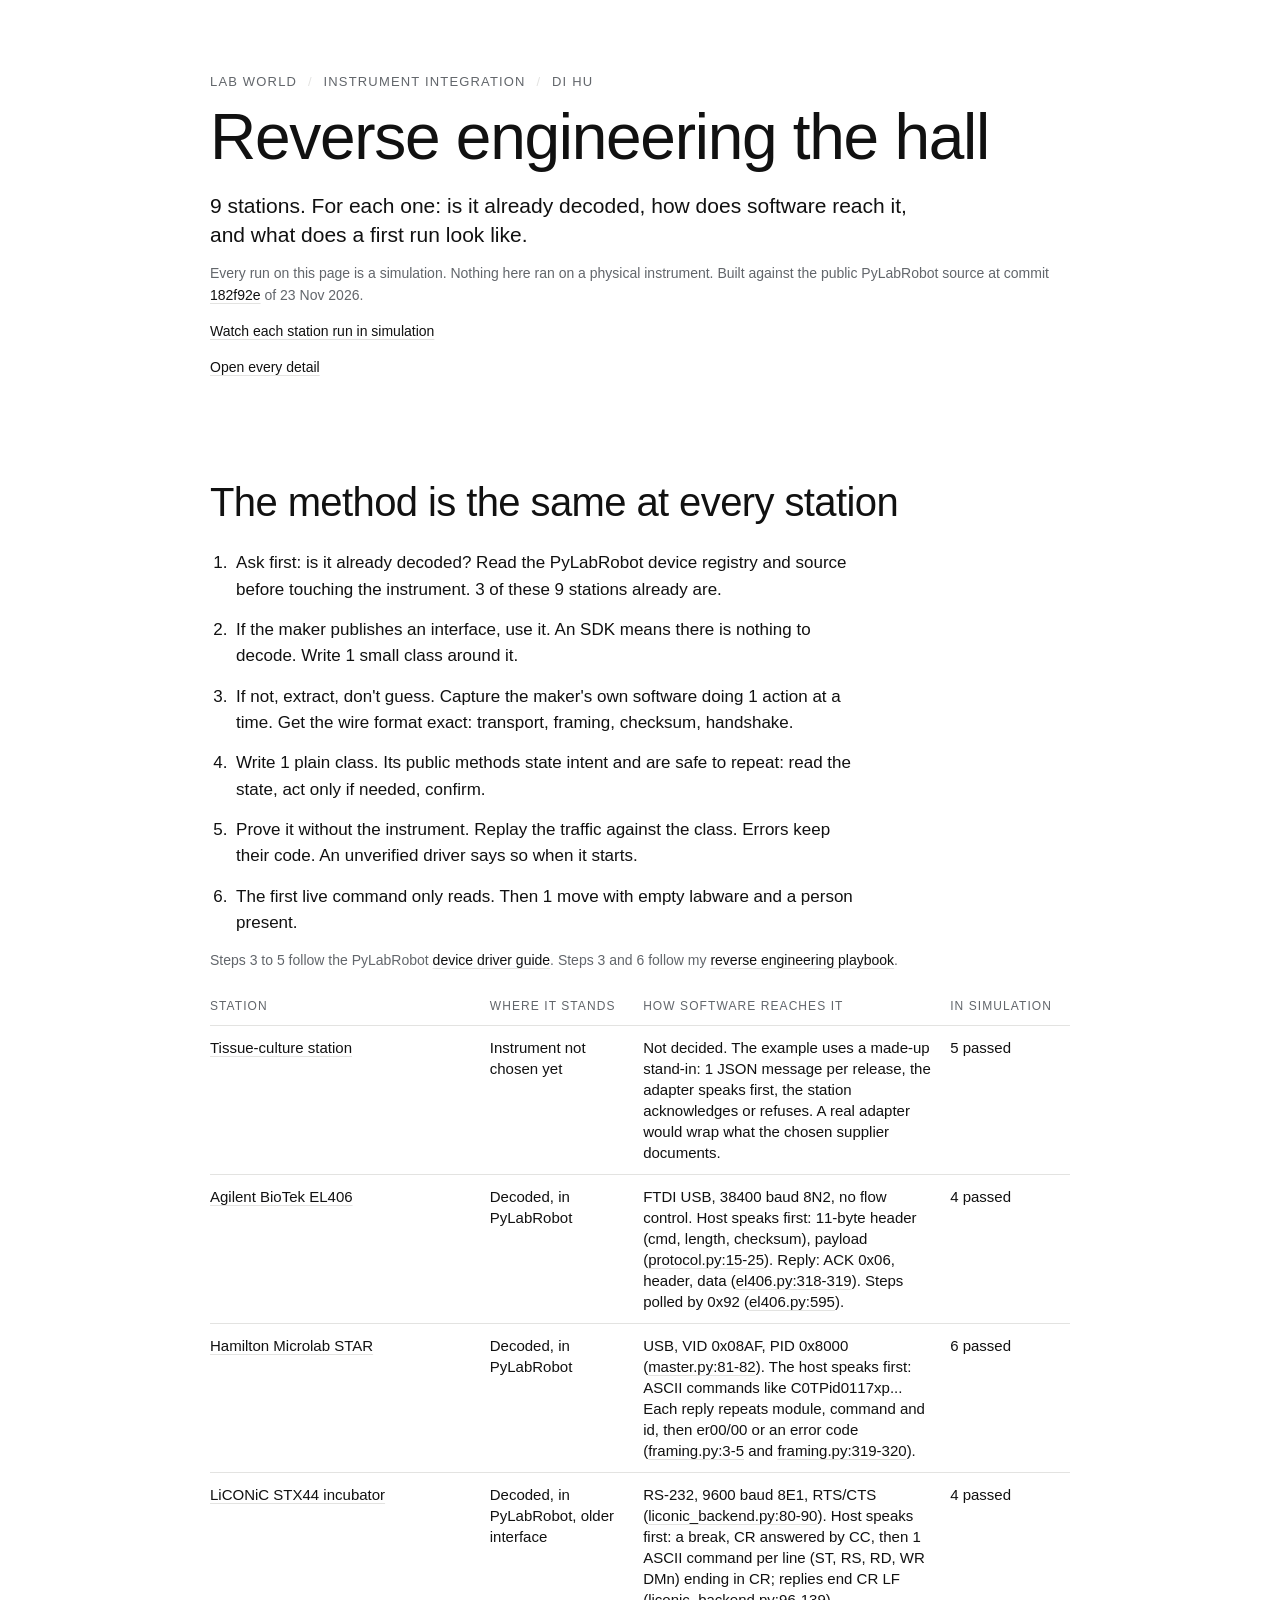
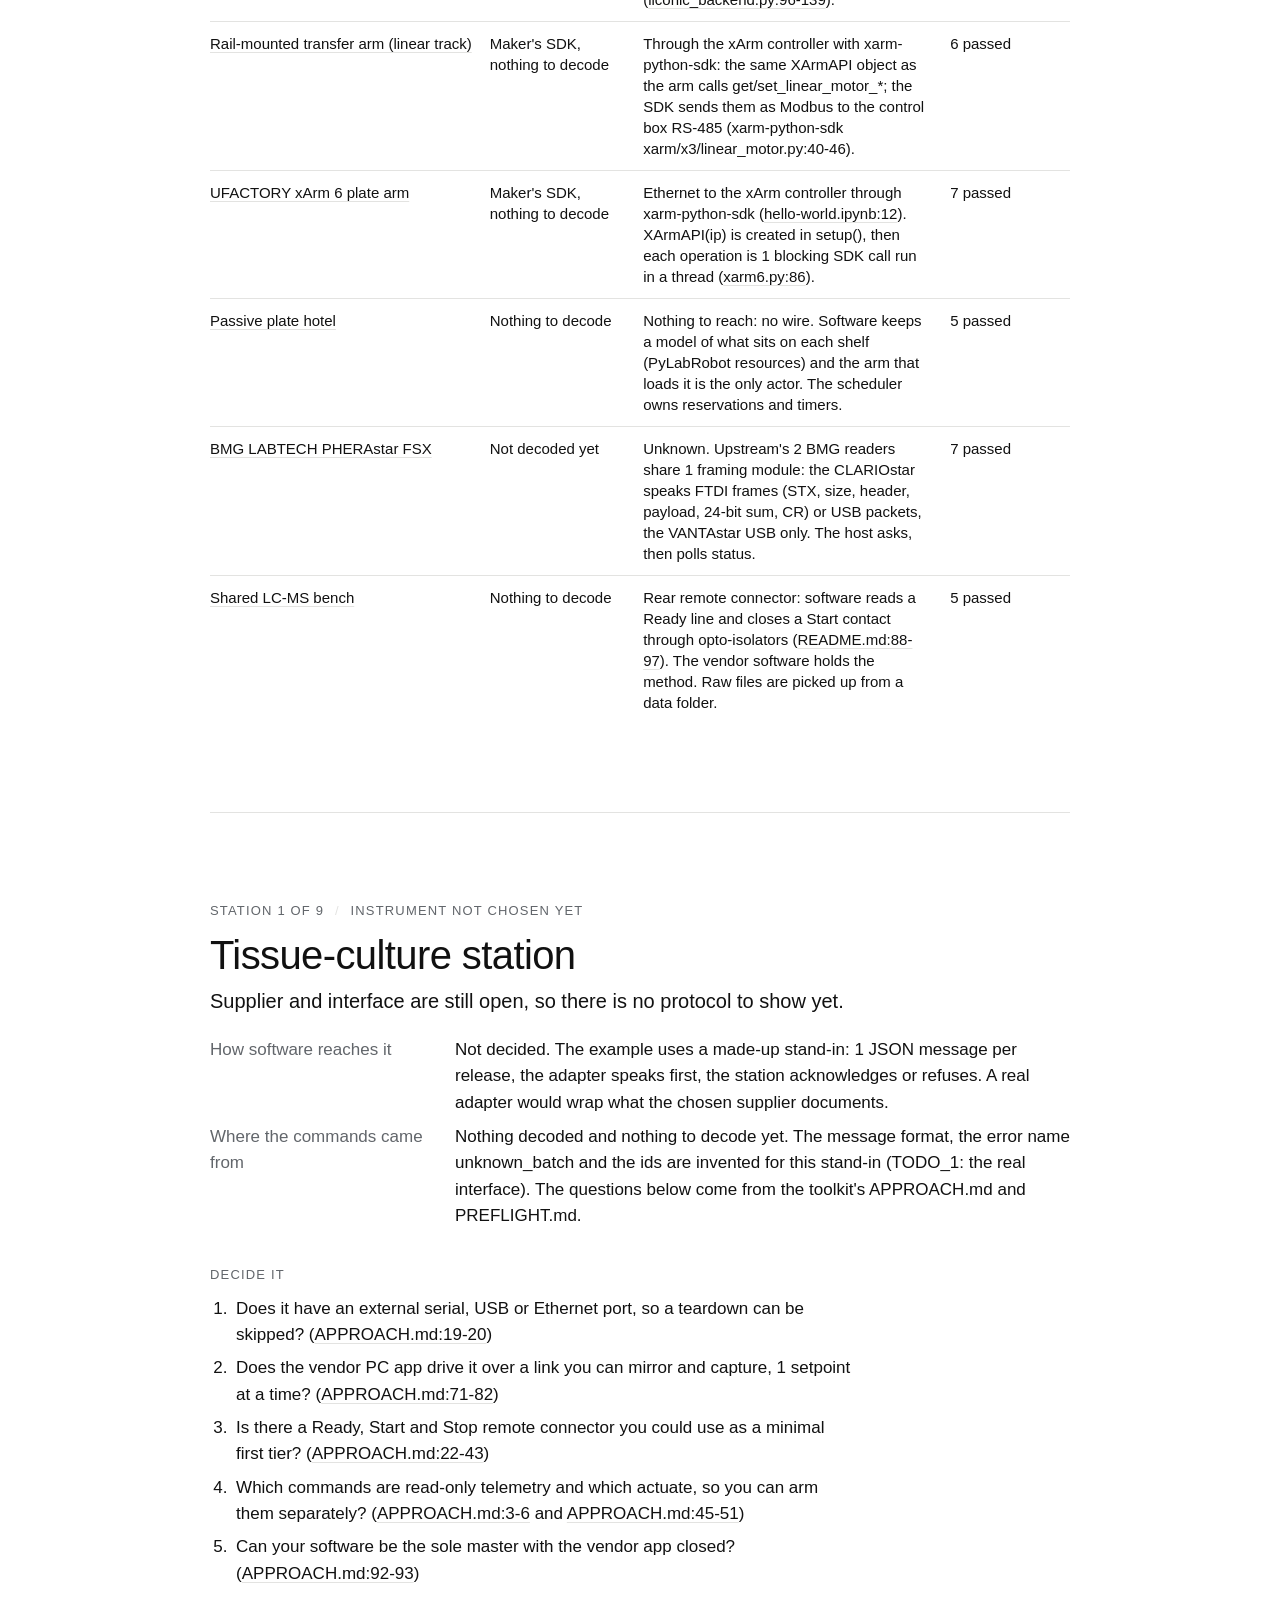
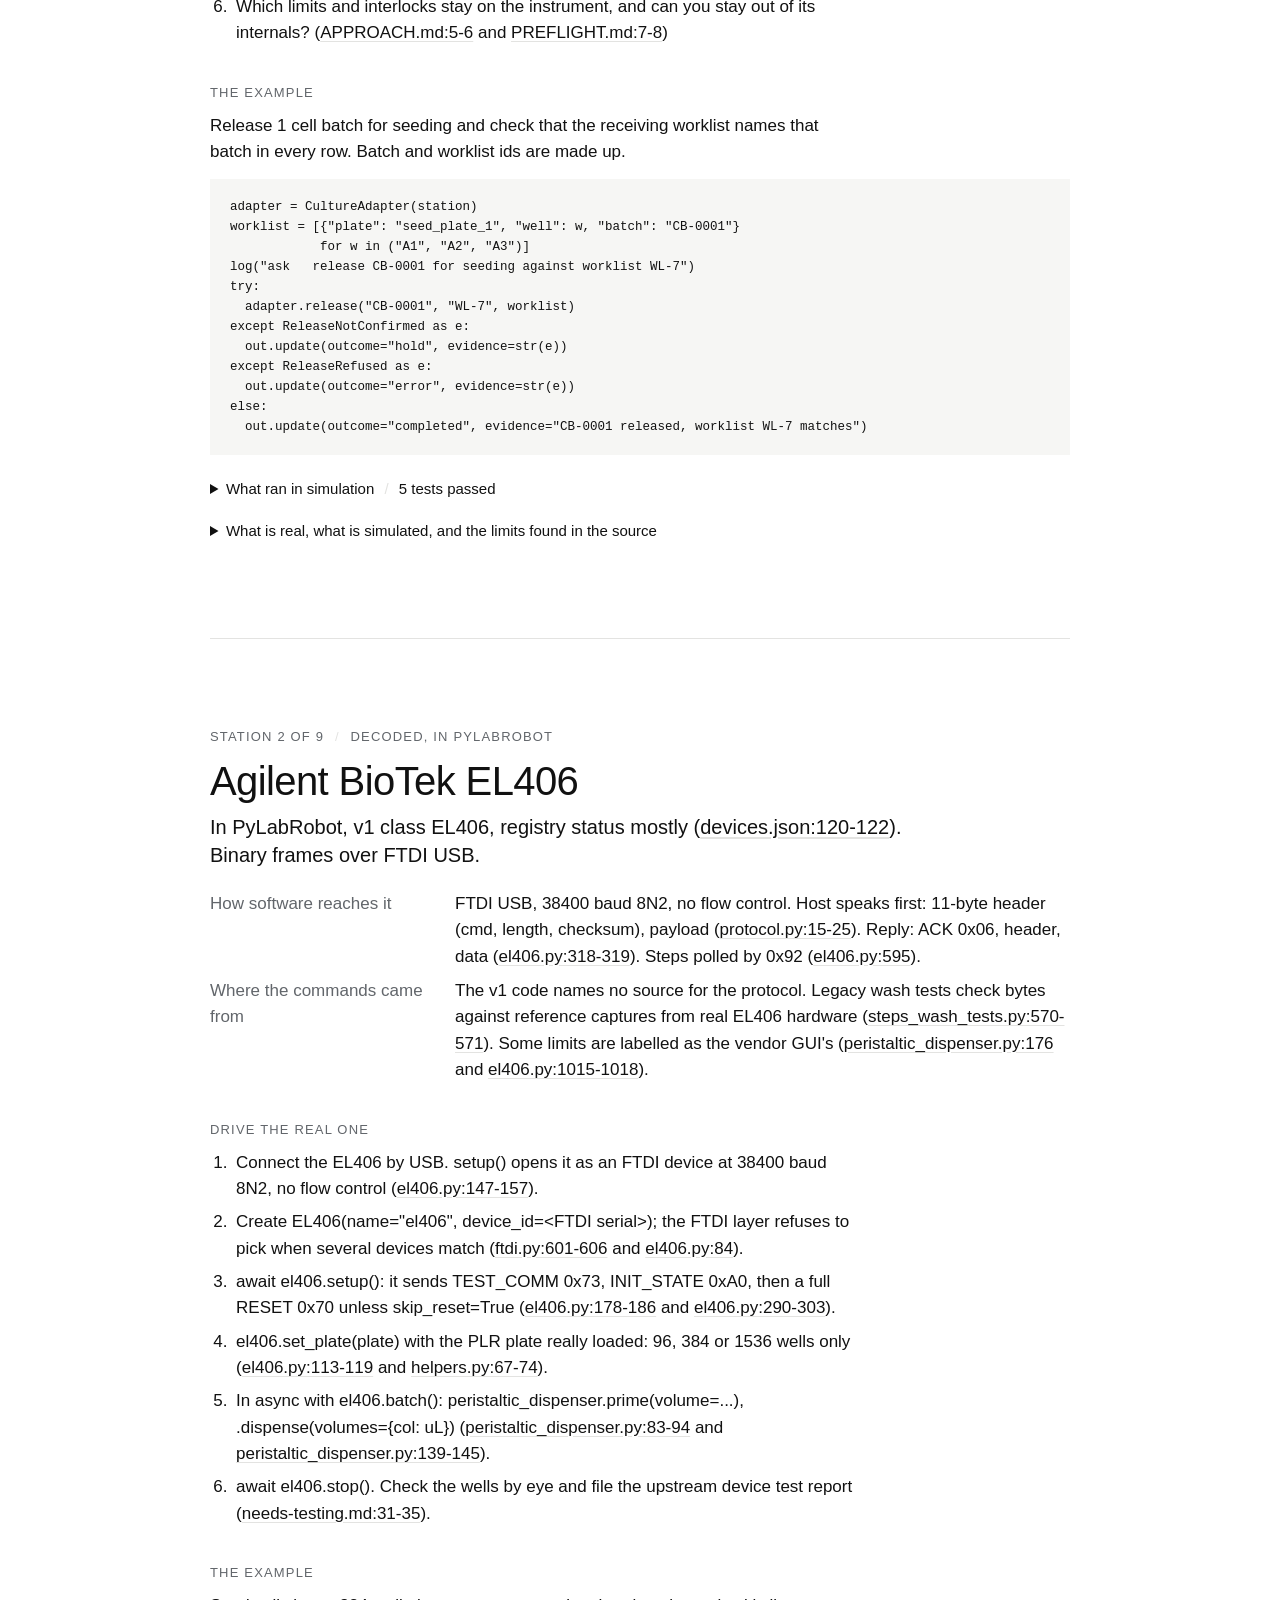
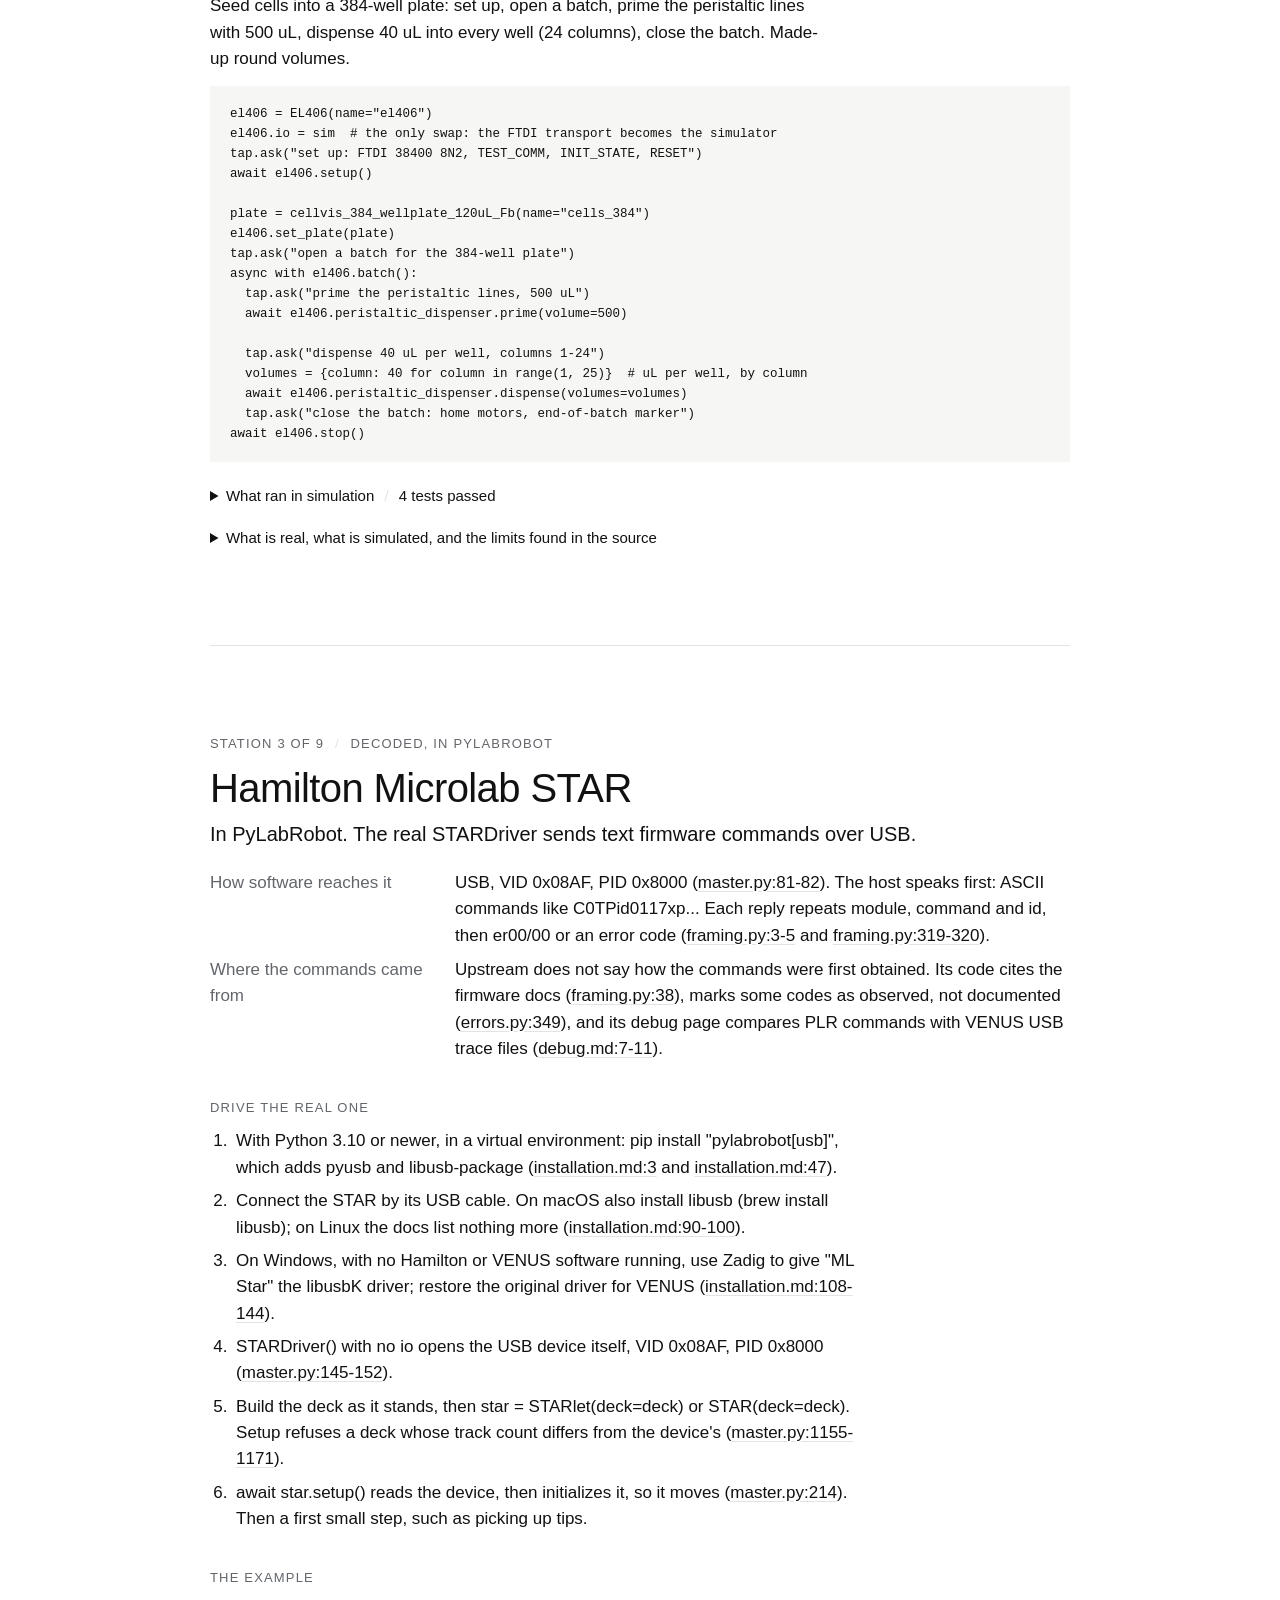
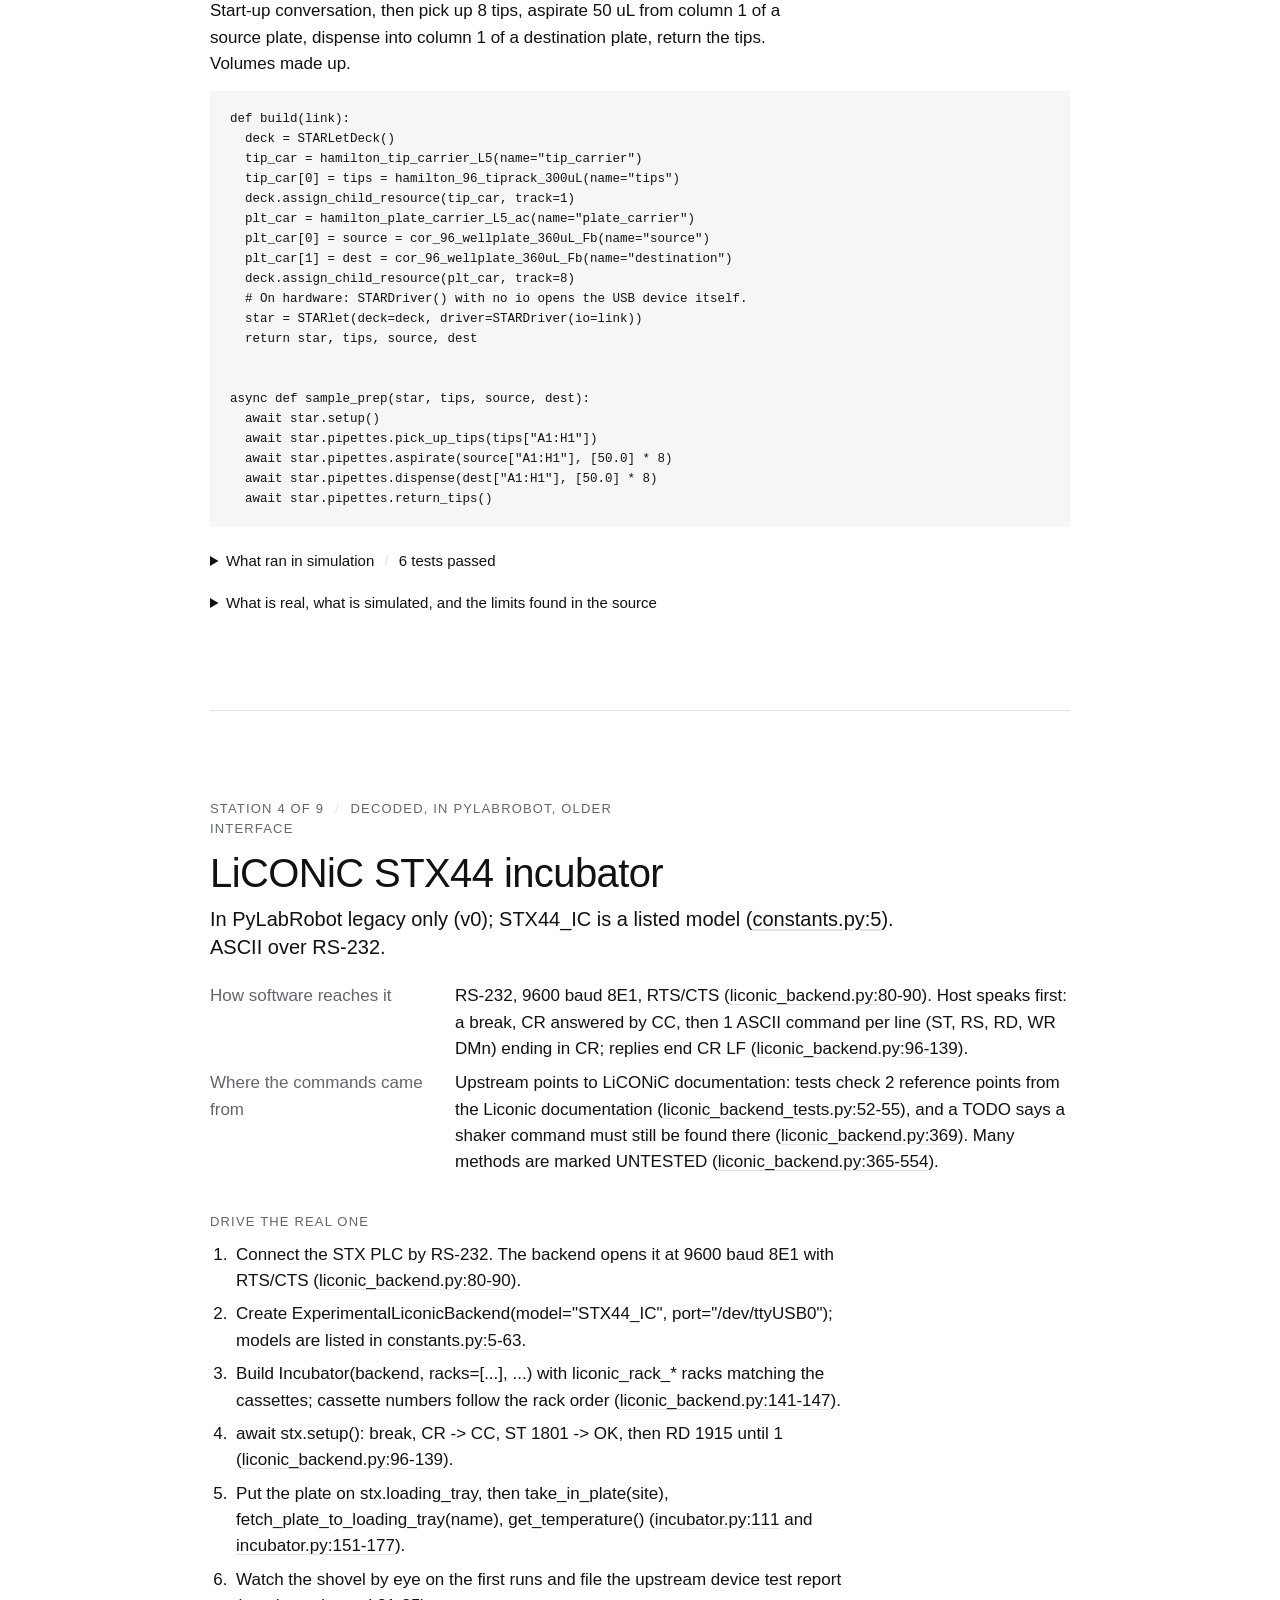
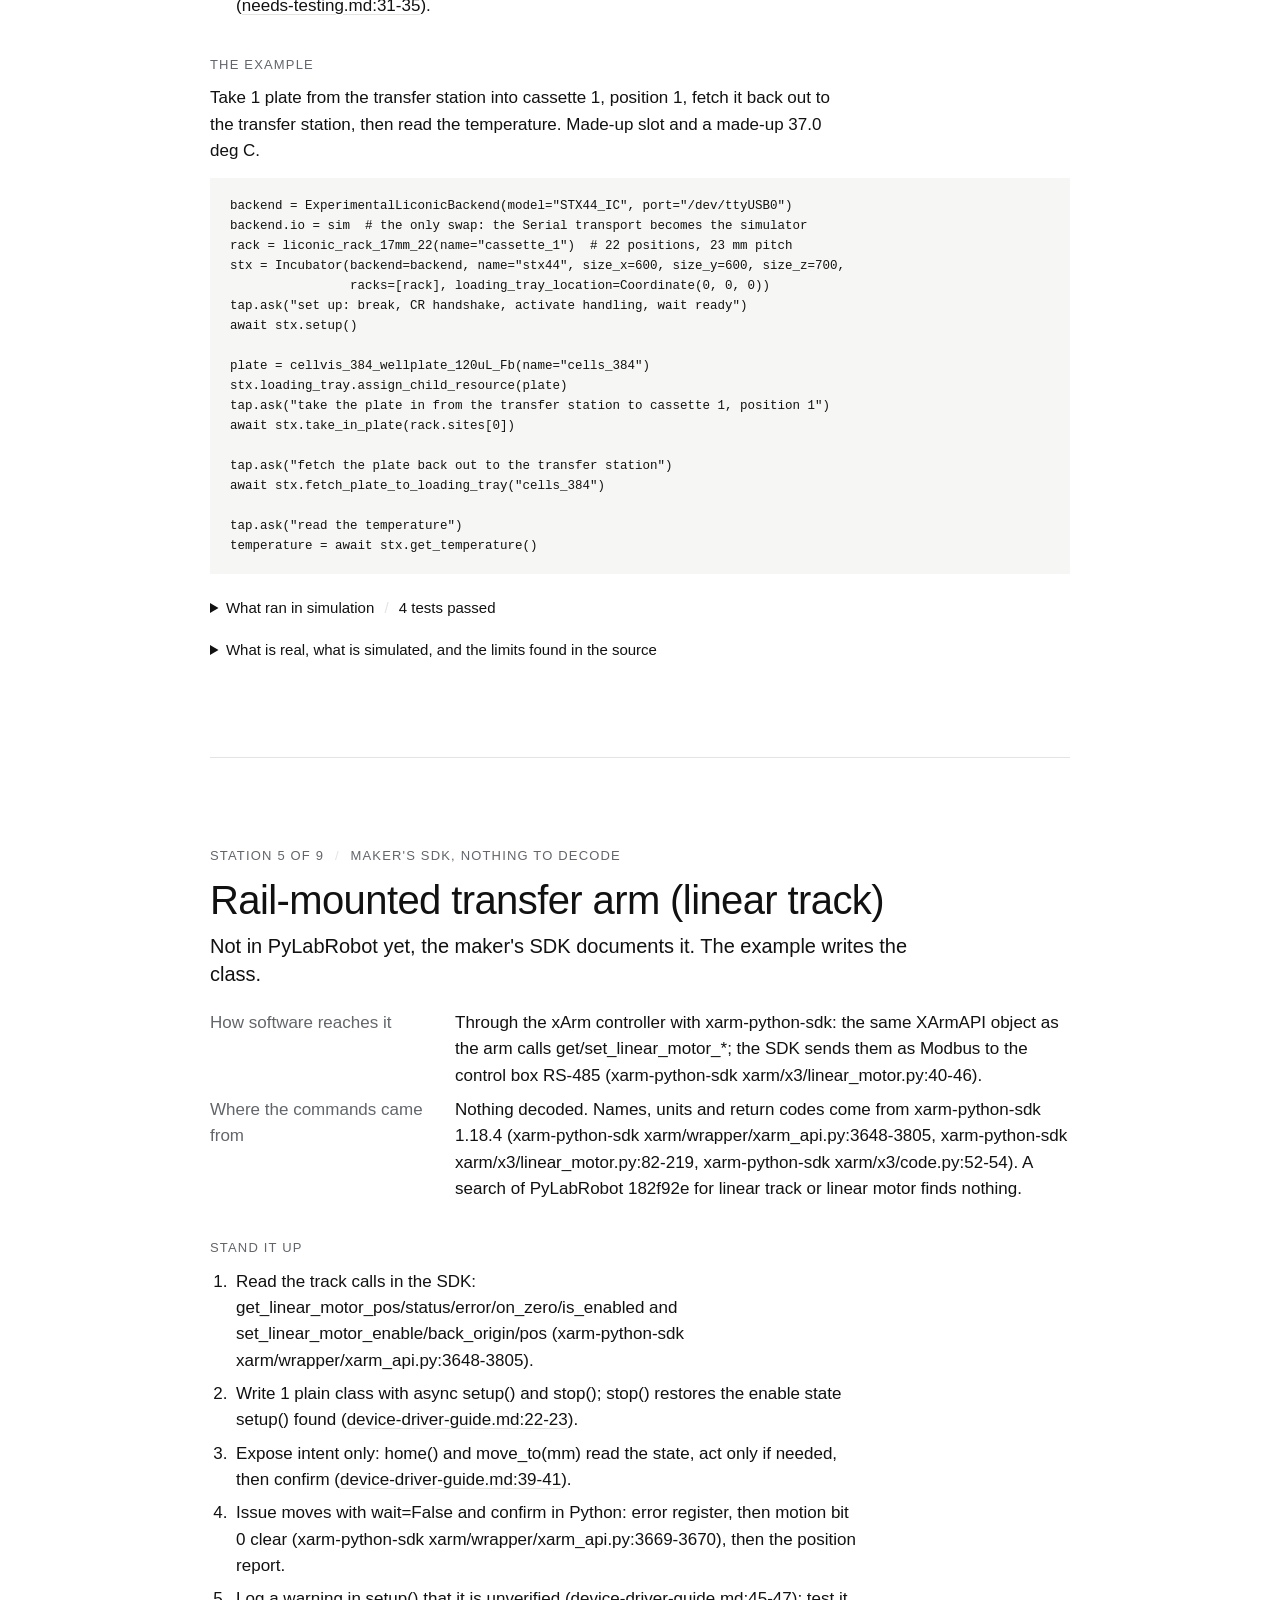
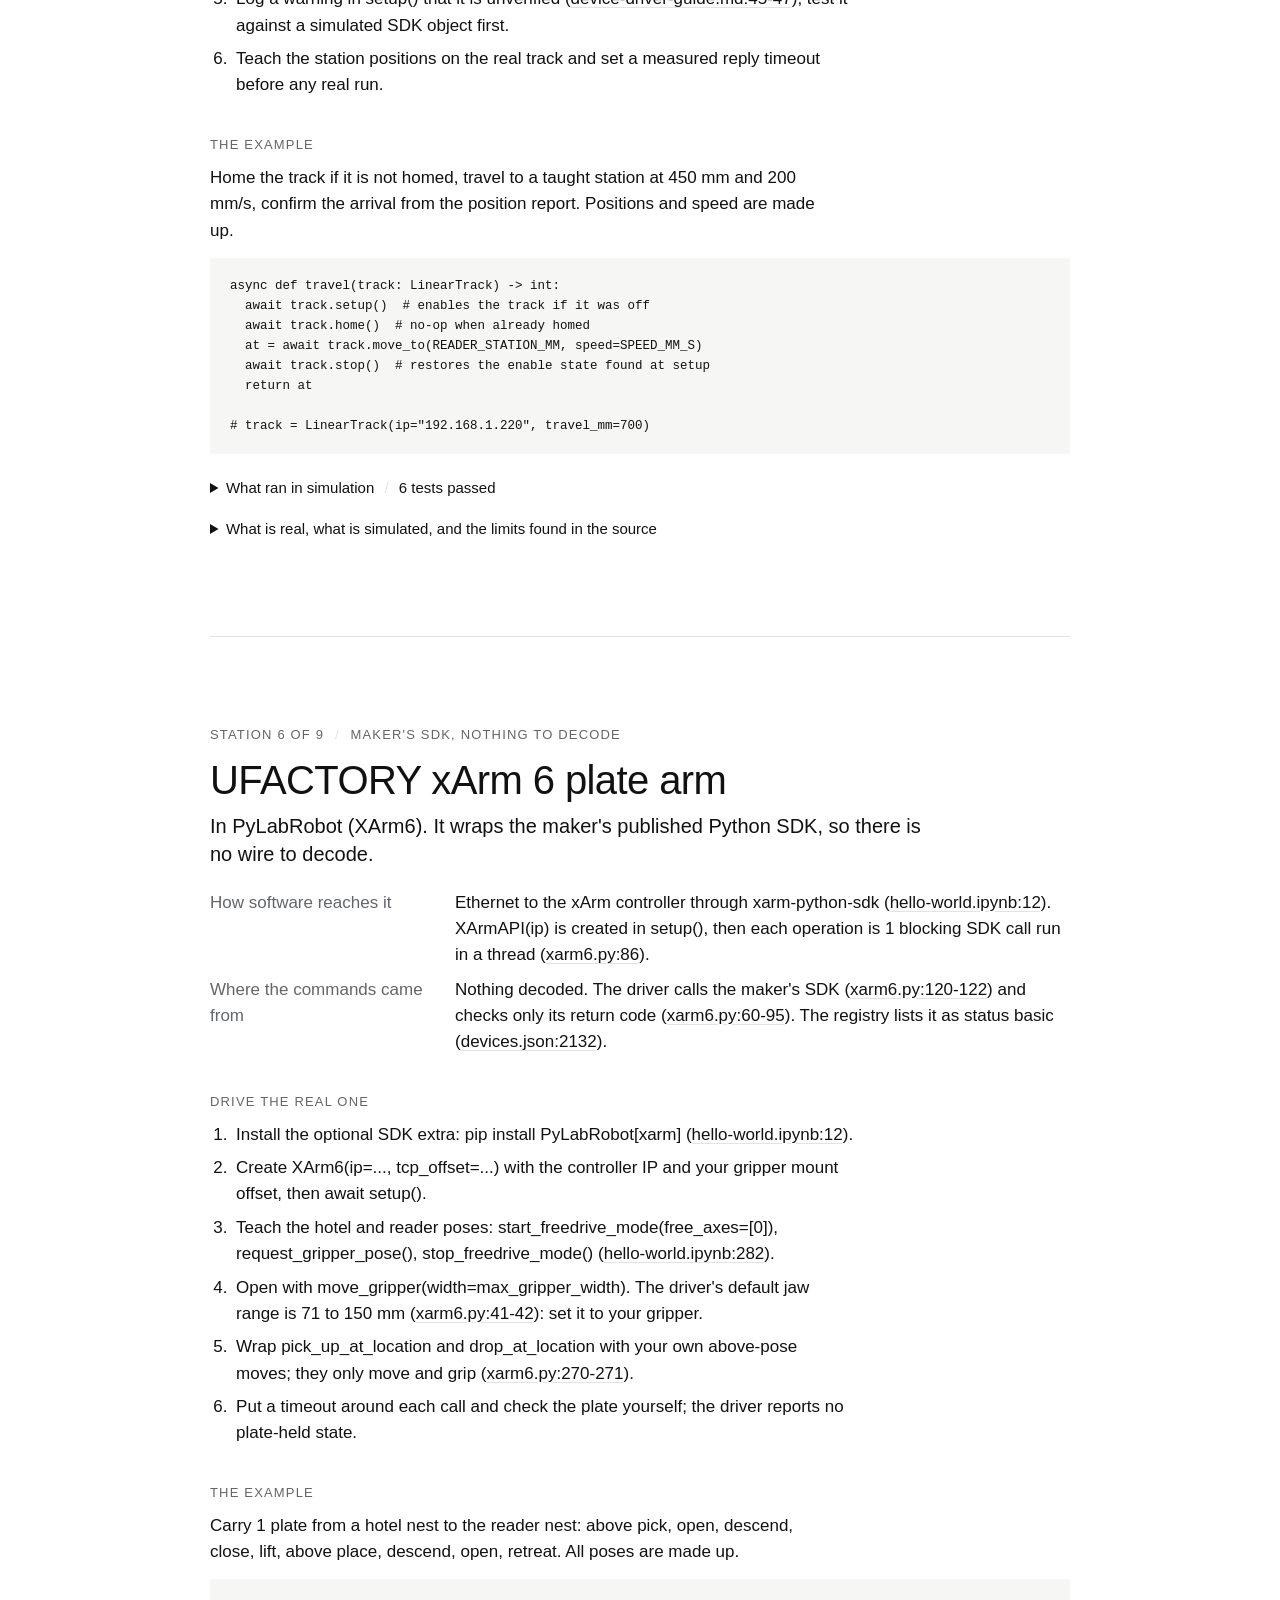
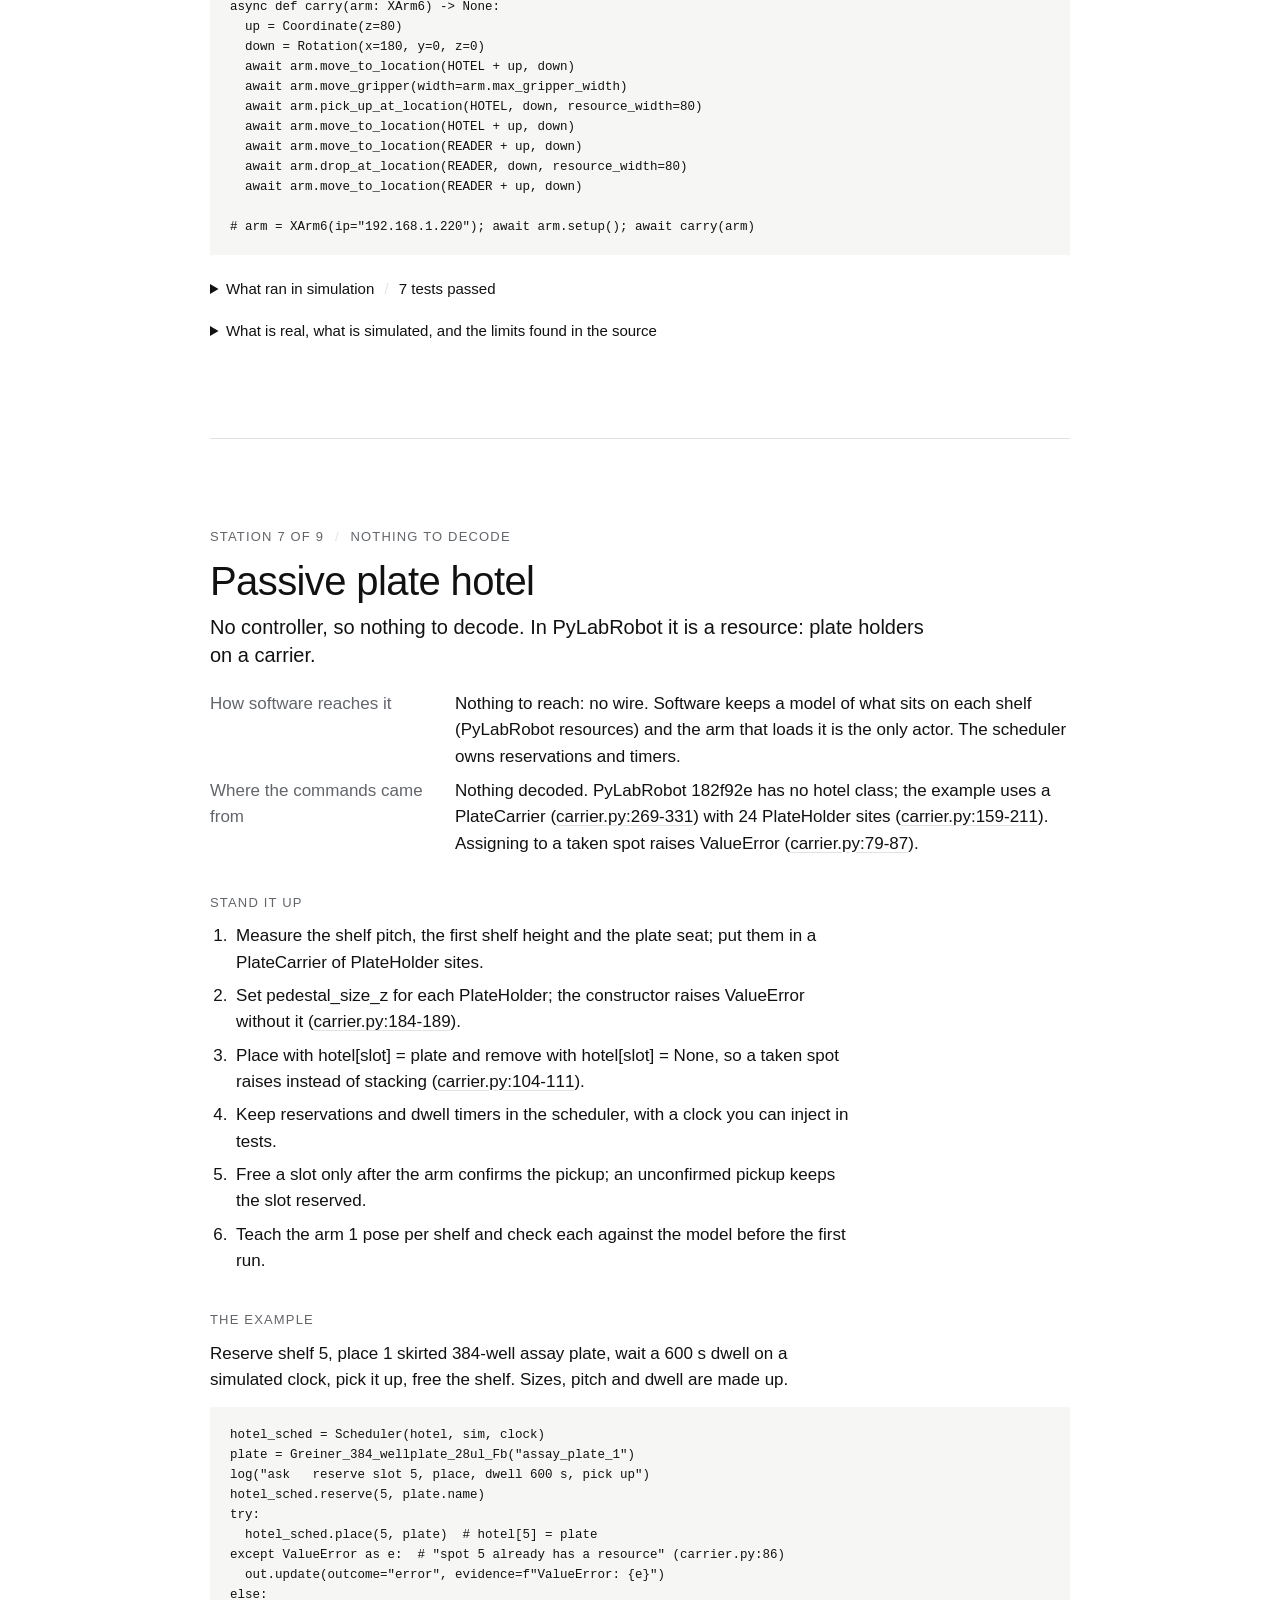
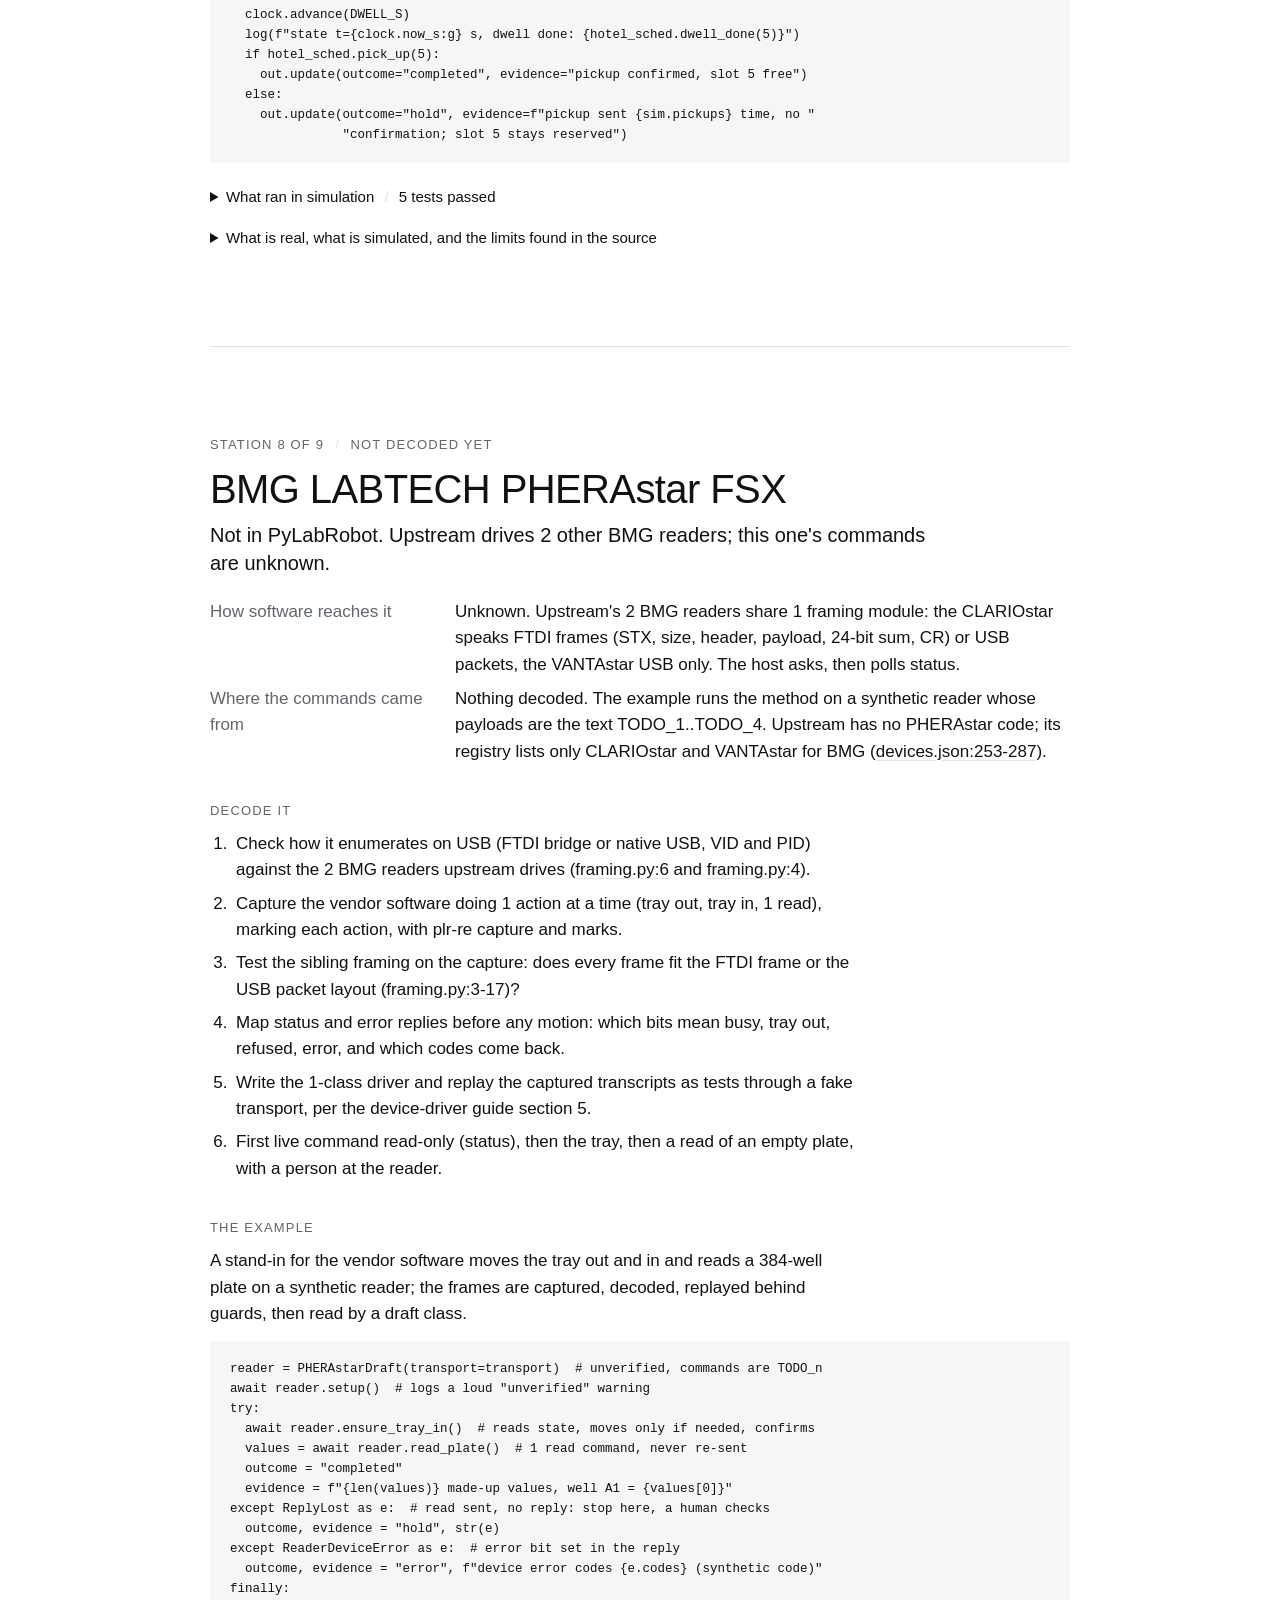
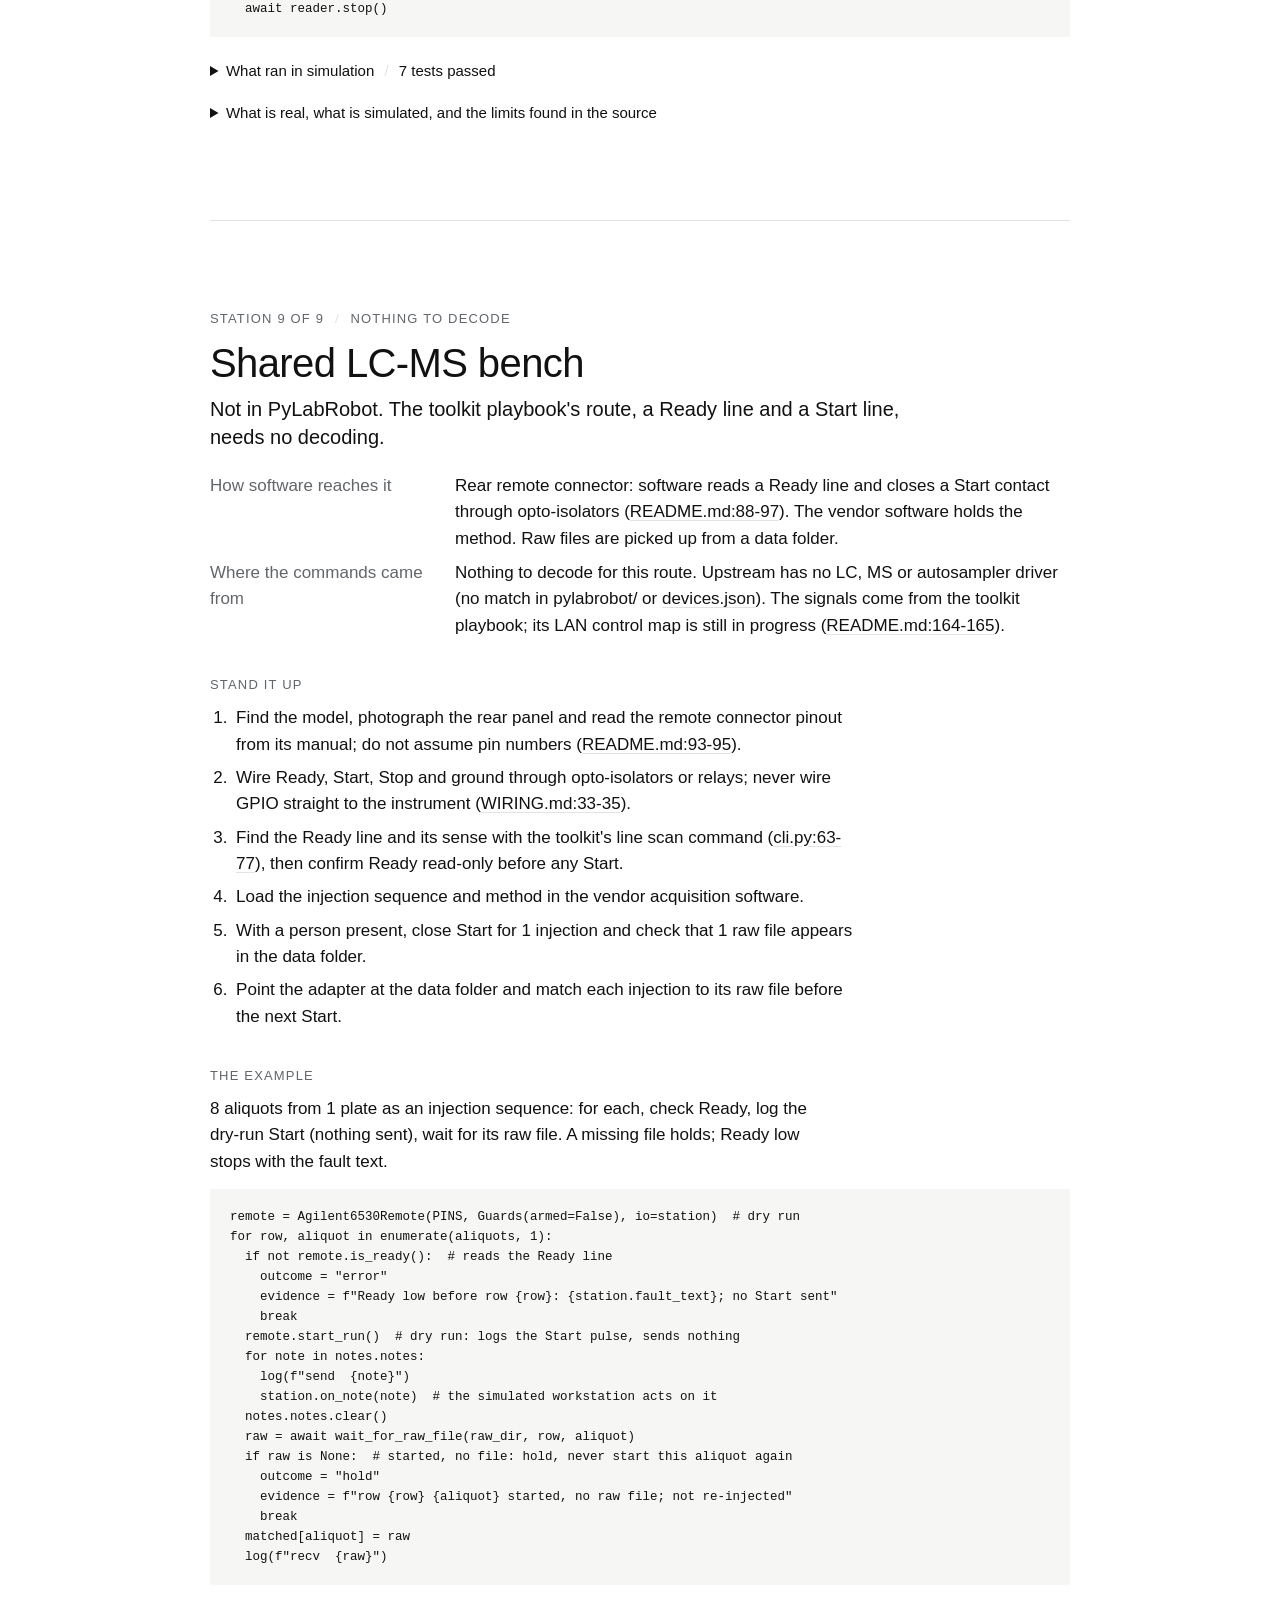
==== commit b8c5d4b3: "Add a step-by-step replay of every simulated run - harness/trace.py records each station run (clean," ====
--- a/index.html
+++ b/index.html
@@ -76,6 +76,7 @@
 <p class="small">Every run on this page is a simulation. Nothing here ran on a physical instrument.
 Built against the public PyLabRobot source at commit
 <a href="https://github.com/PyLabRobot/pylabrobot/blob/182f92eab9f81b1f50c43b833420642bf8b0fb02/" target="_blank" rel="noopener">182f92e</a> of 23 Nov 2026.</p>
+<p class="small"><a href="replay.html">Watch each station run in simulation</a></p>
 <p class="small"><button class="plain" id="openall" type="button">Open every detail</button></p>
 </header>
 
@@ -606,9 +607,12 @@
 <section class="station" id="run">
 <p class="eyebrow">Run it yourself</p>
 <h2>3 commands</h2>
-<div class="scroll"><pre><code>uv run pytest                          # all 68 tests
+<div class="scroll"><pre><code>uv run pytest                          # all 79 tests
 uv run python -m stations.star.drive   # 1 station, with its wire traffic
 uv run python -m harness.walk          # 1 plate through all 9</code></pre></div>
+<p class="small" style="margin-top:14px">To watch the runs step by step, open
+<a href="replay.html">replay.html</a>. It plays the trace files that
+<code>uv run python -m harness.trace</code> records.</p>
 </section>
 
 <section class="station" id="limits">
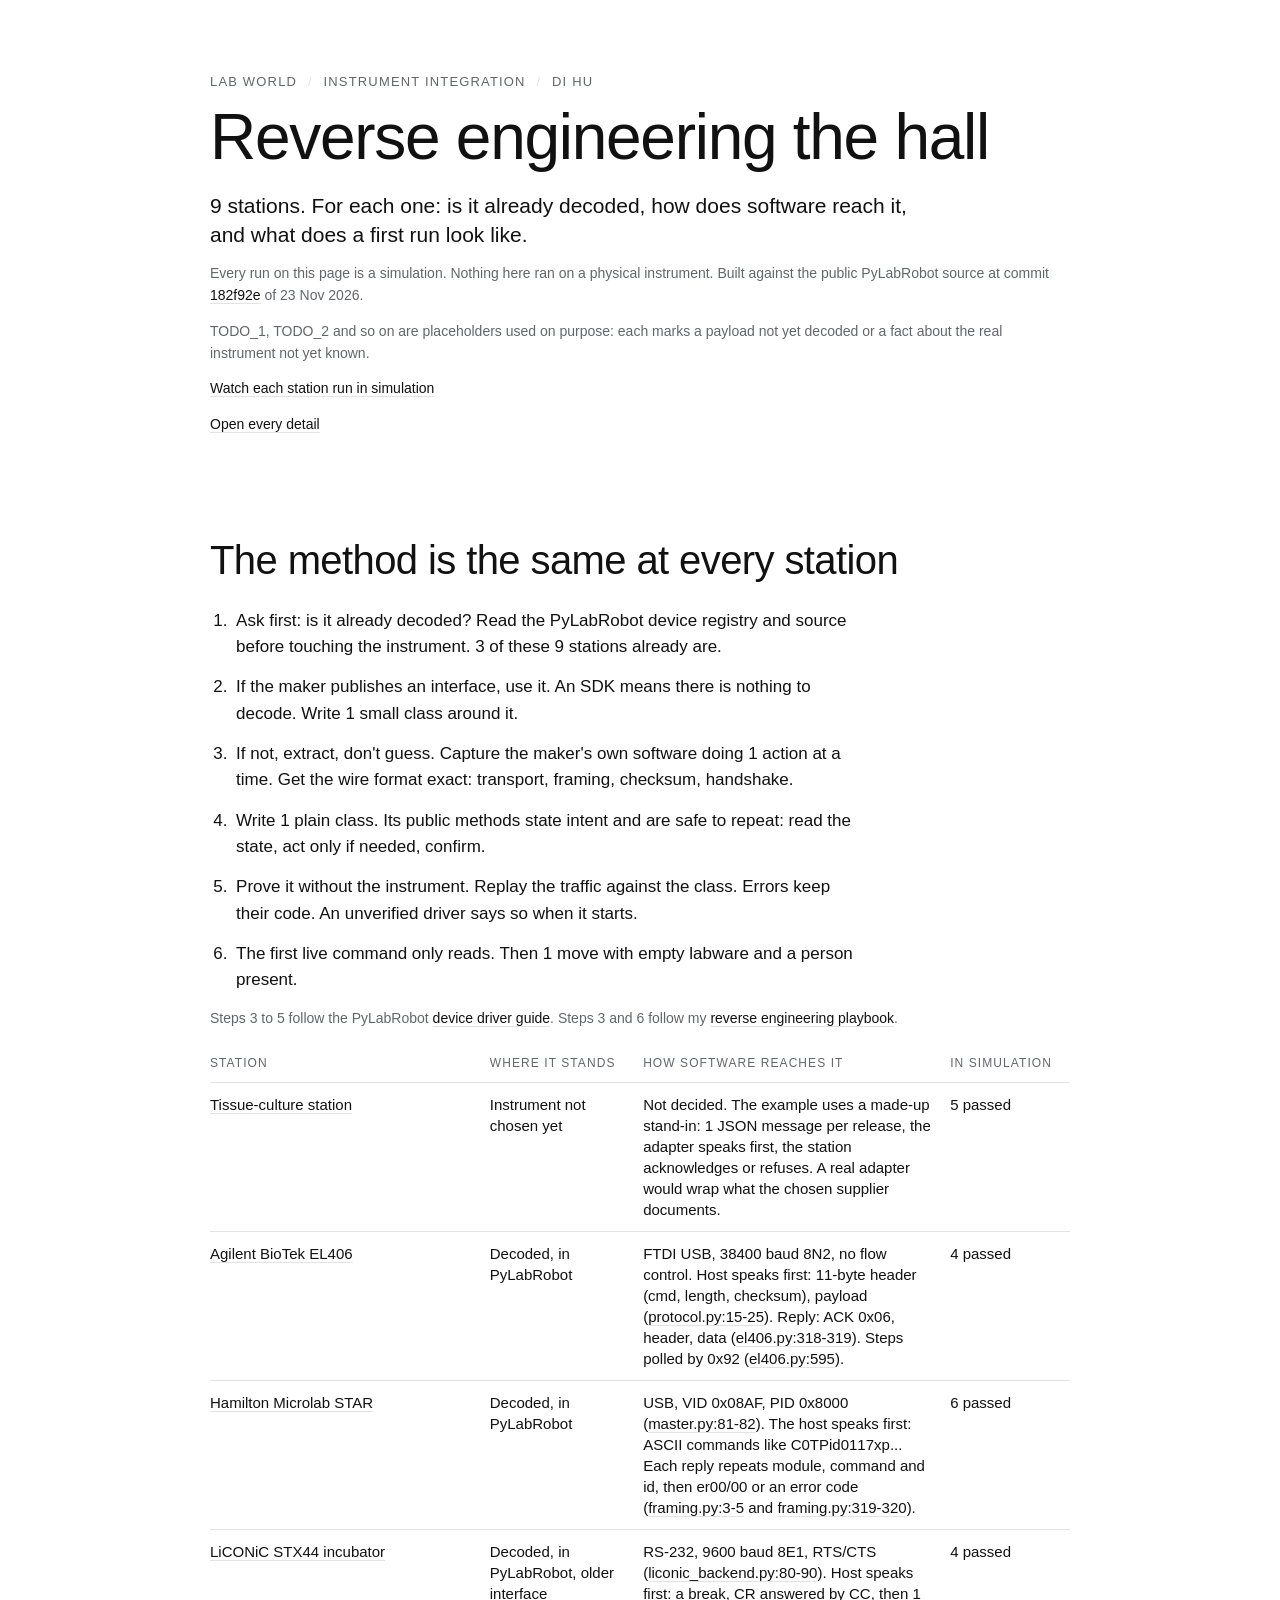
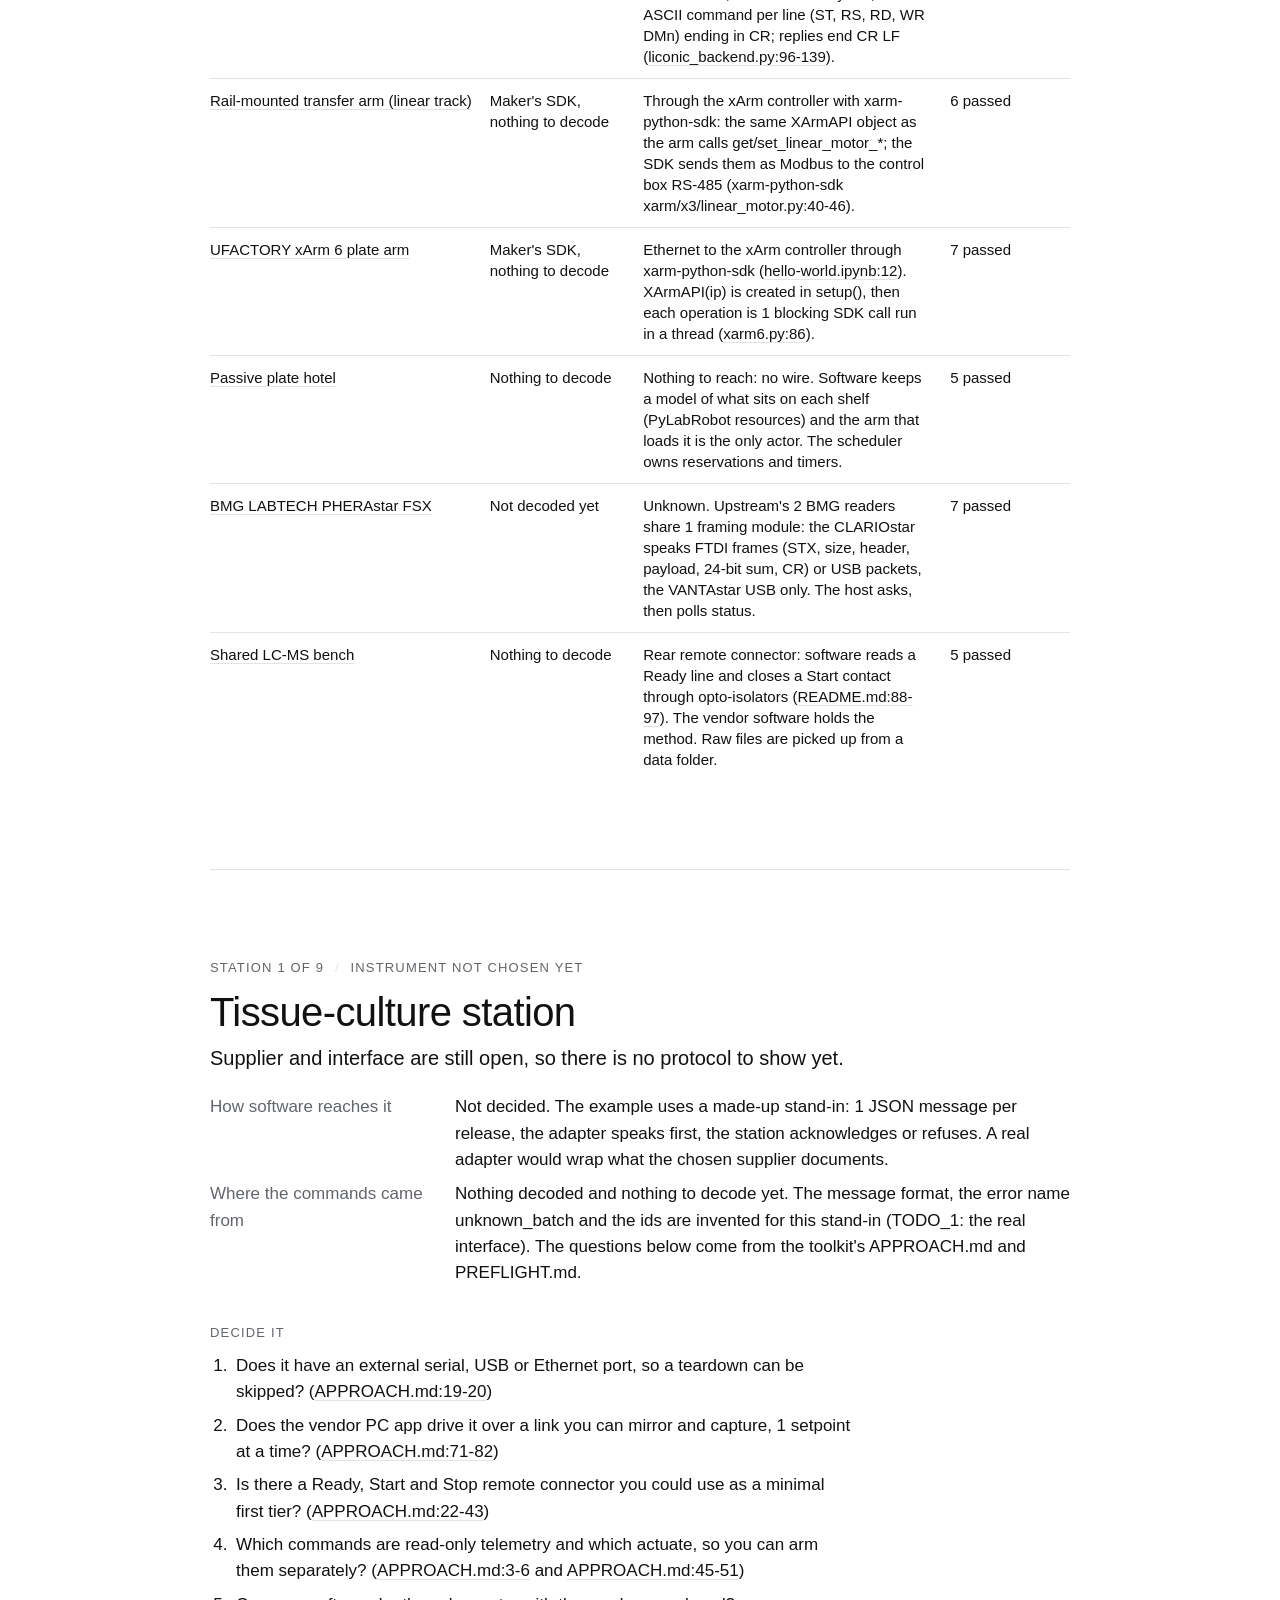
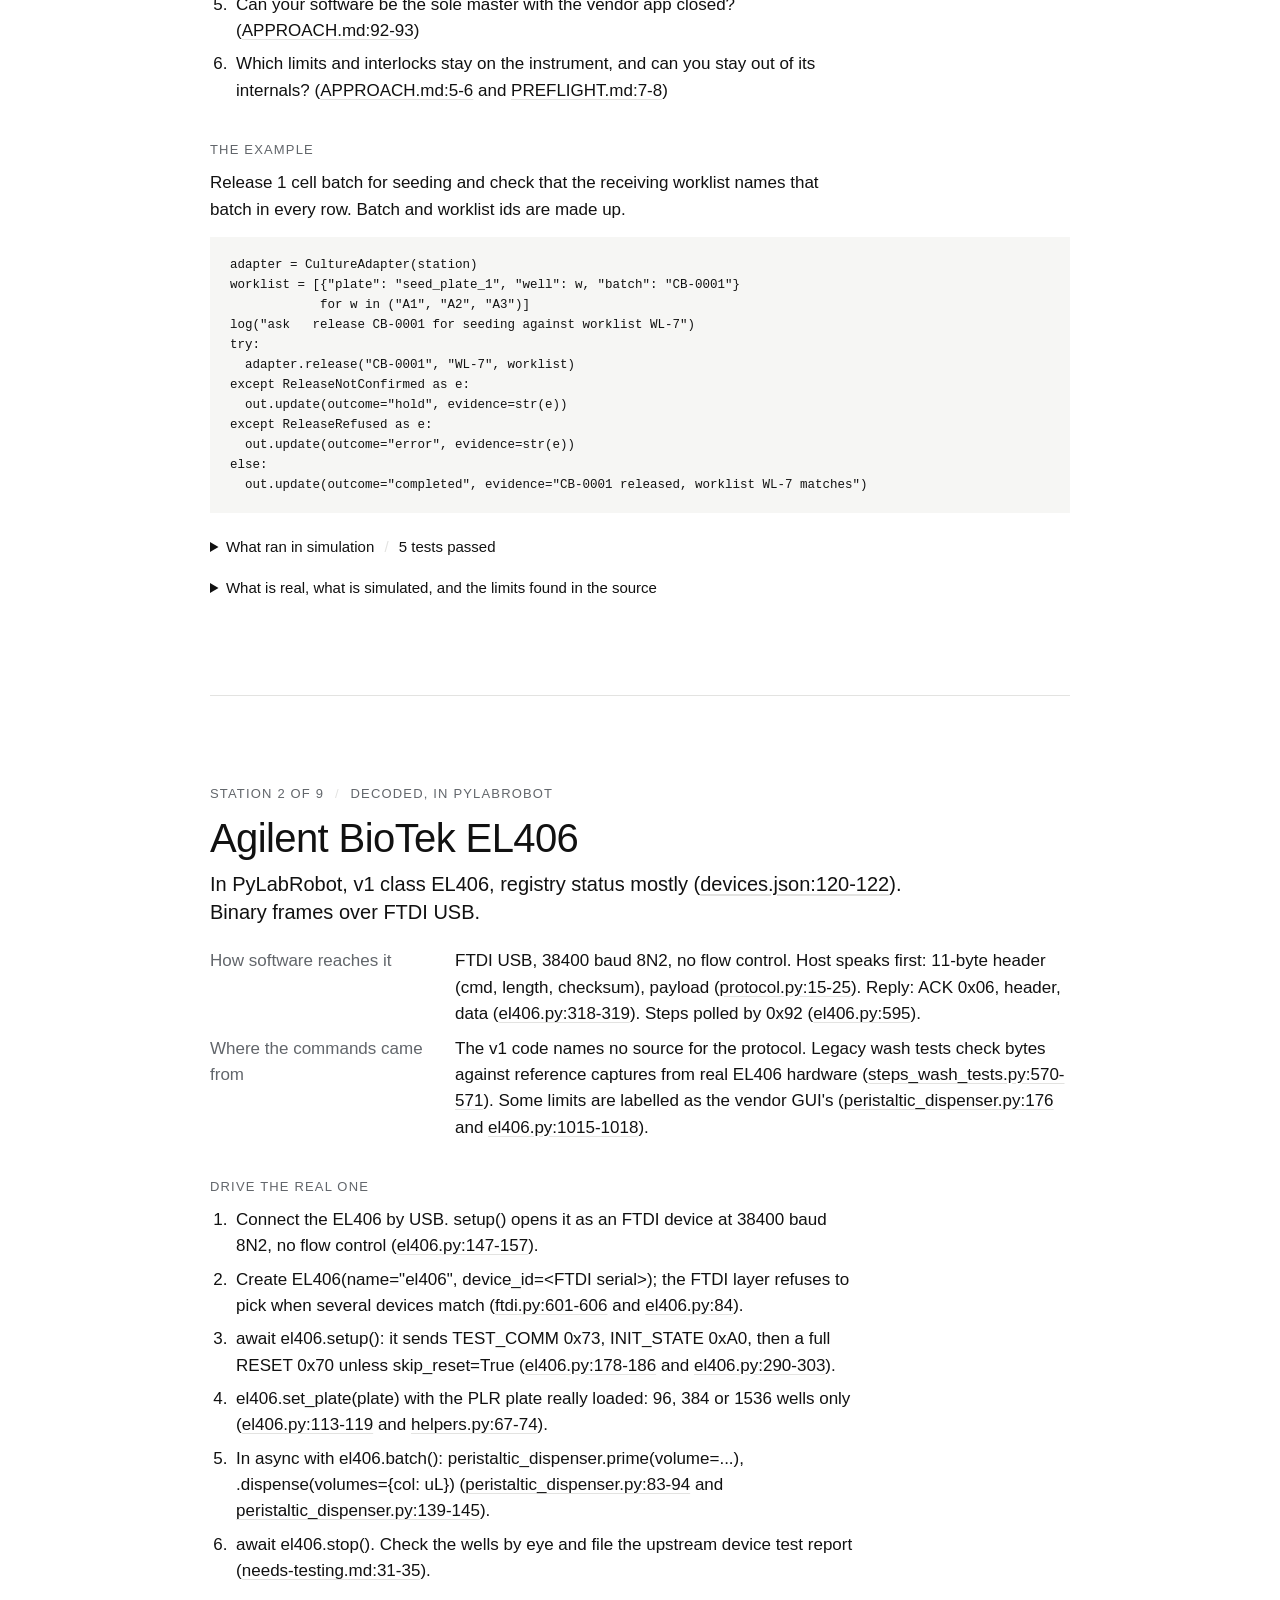
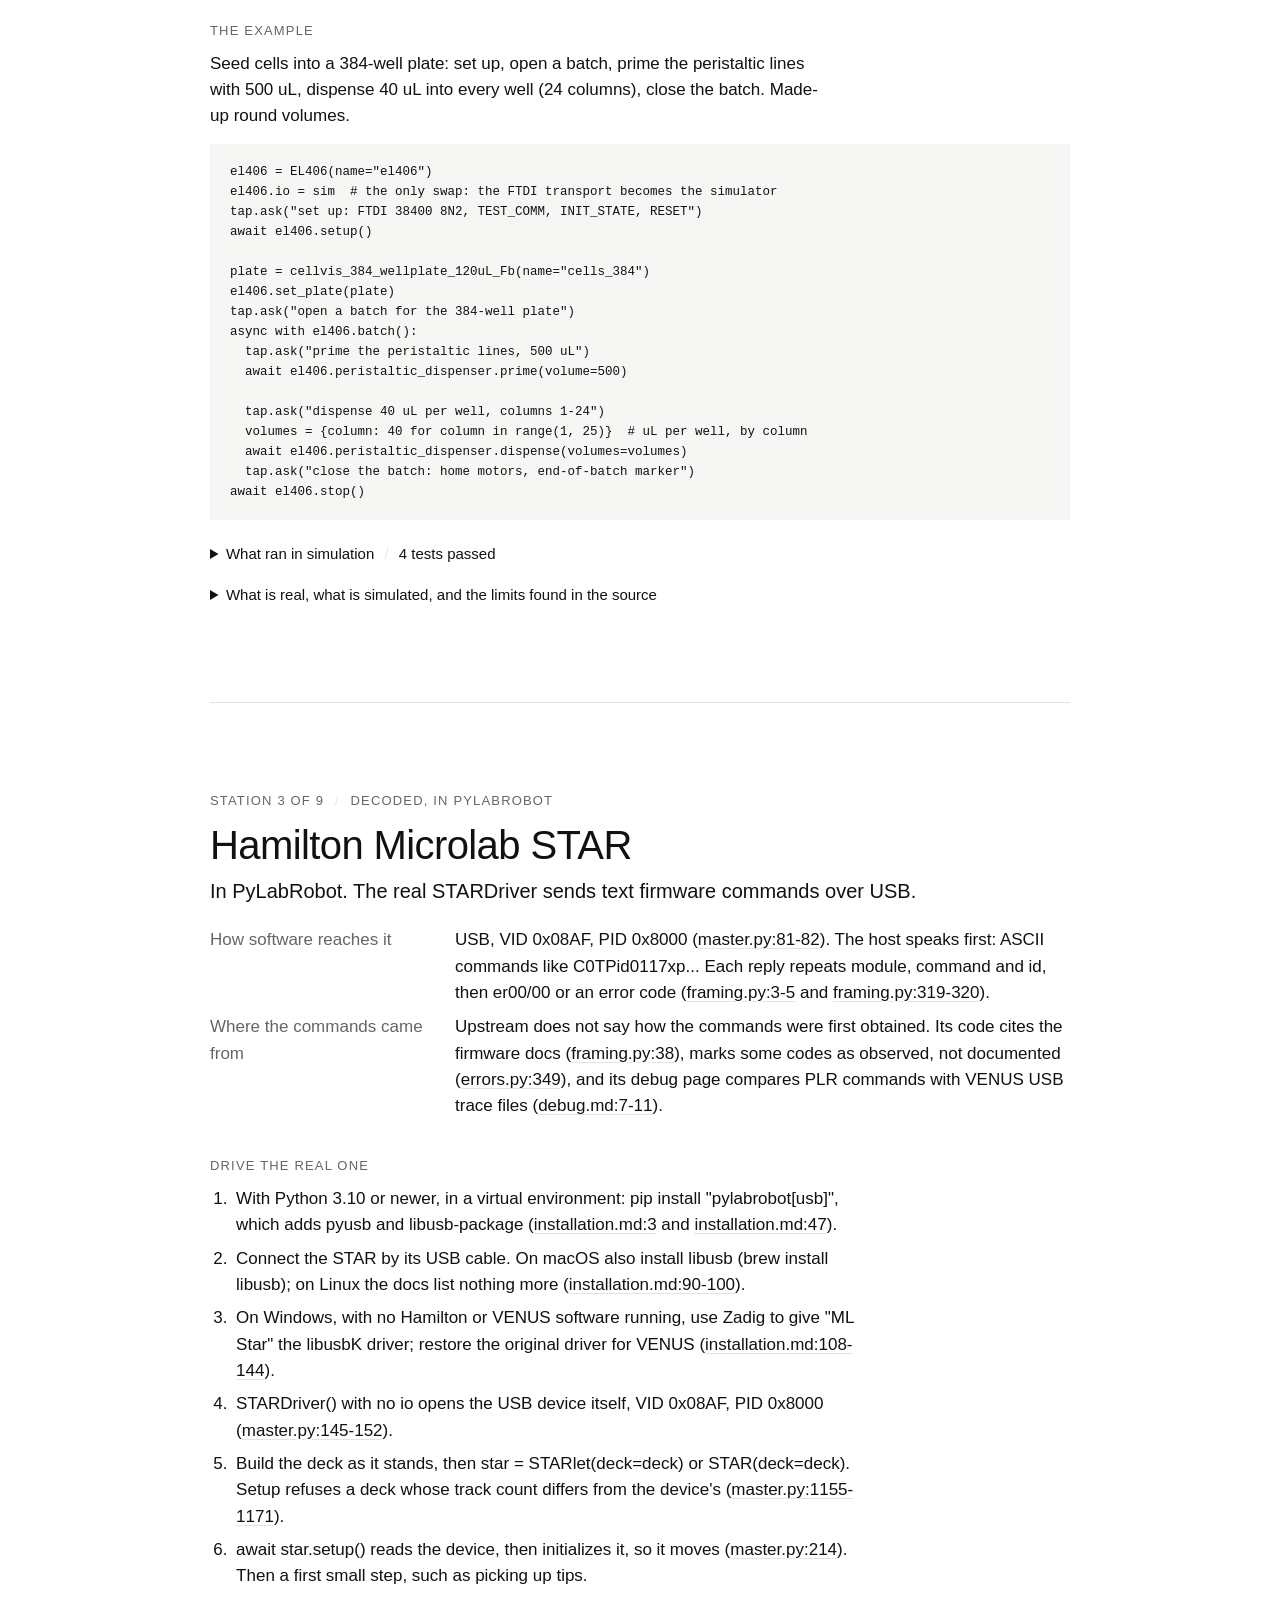
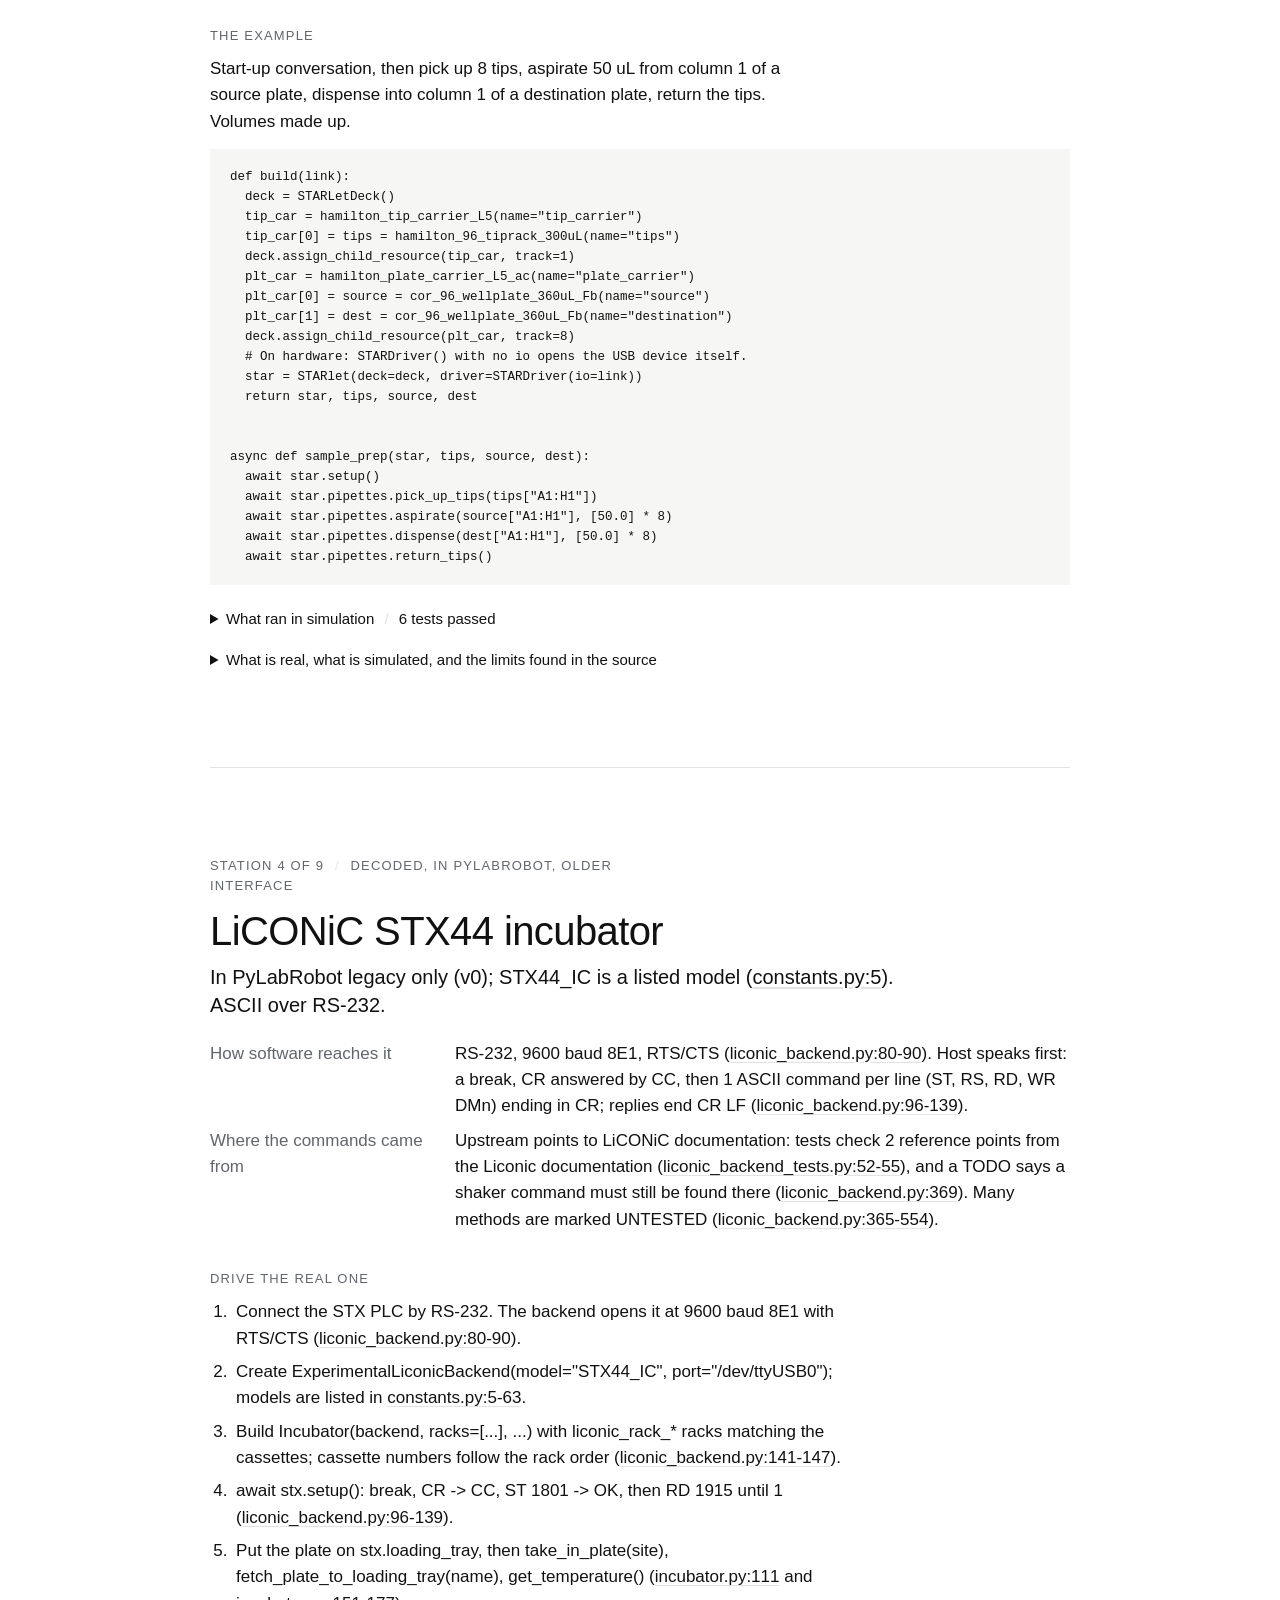
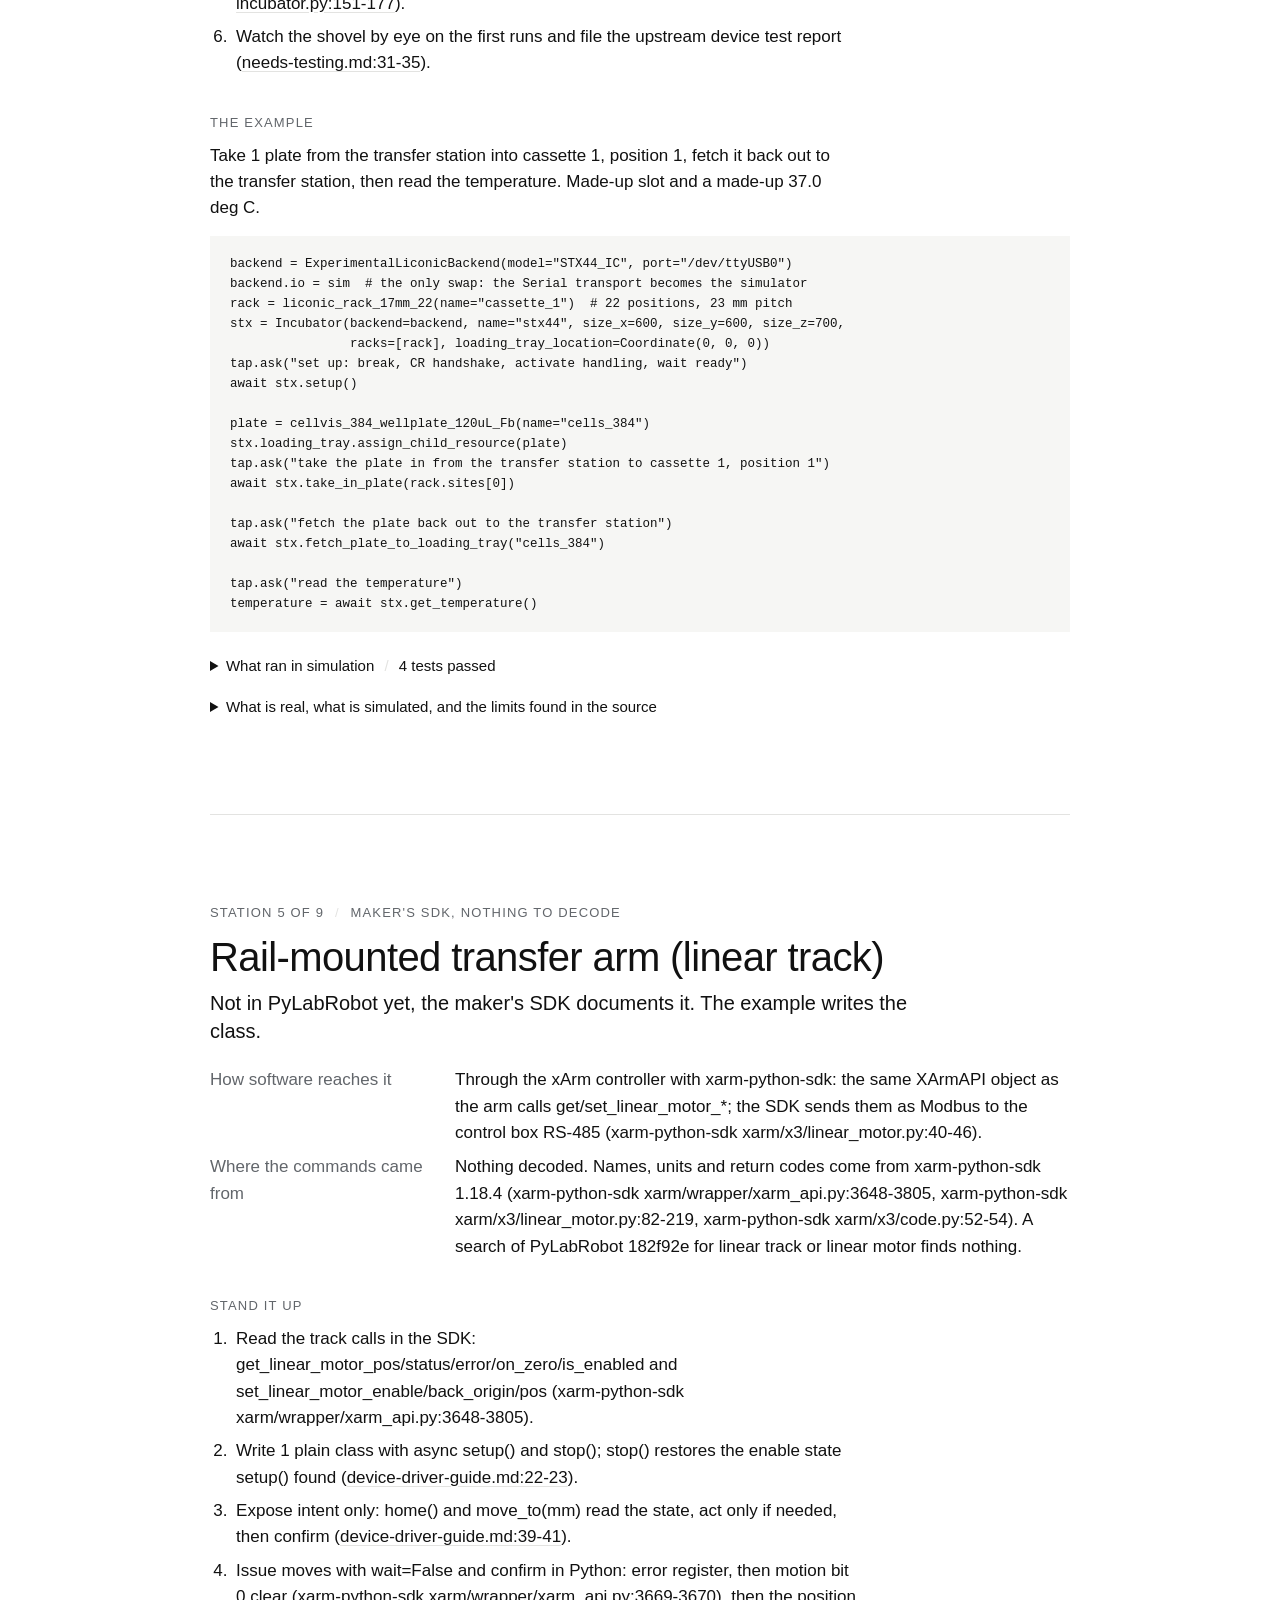
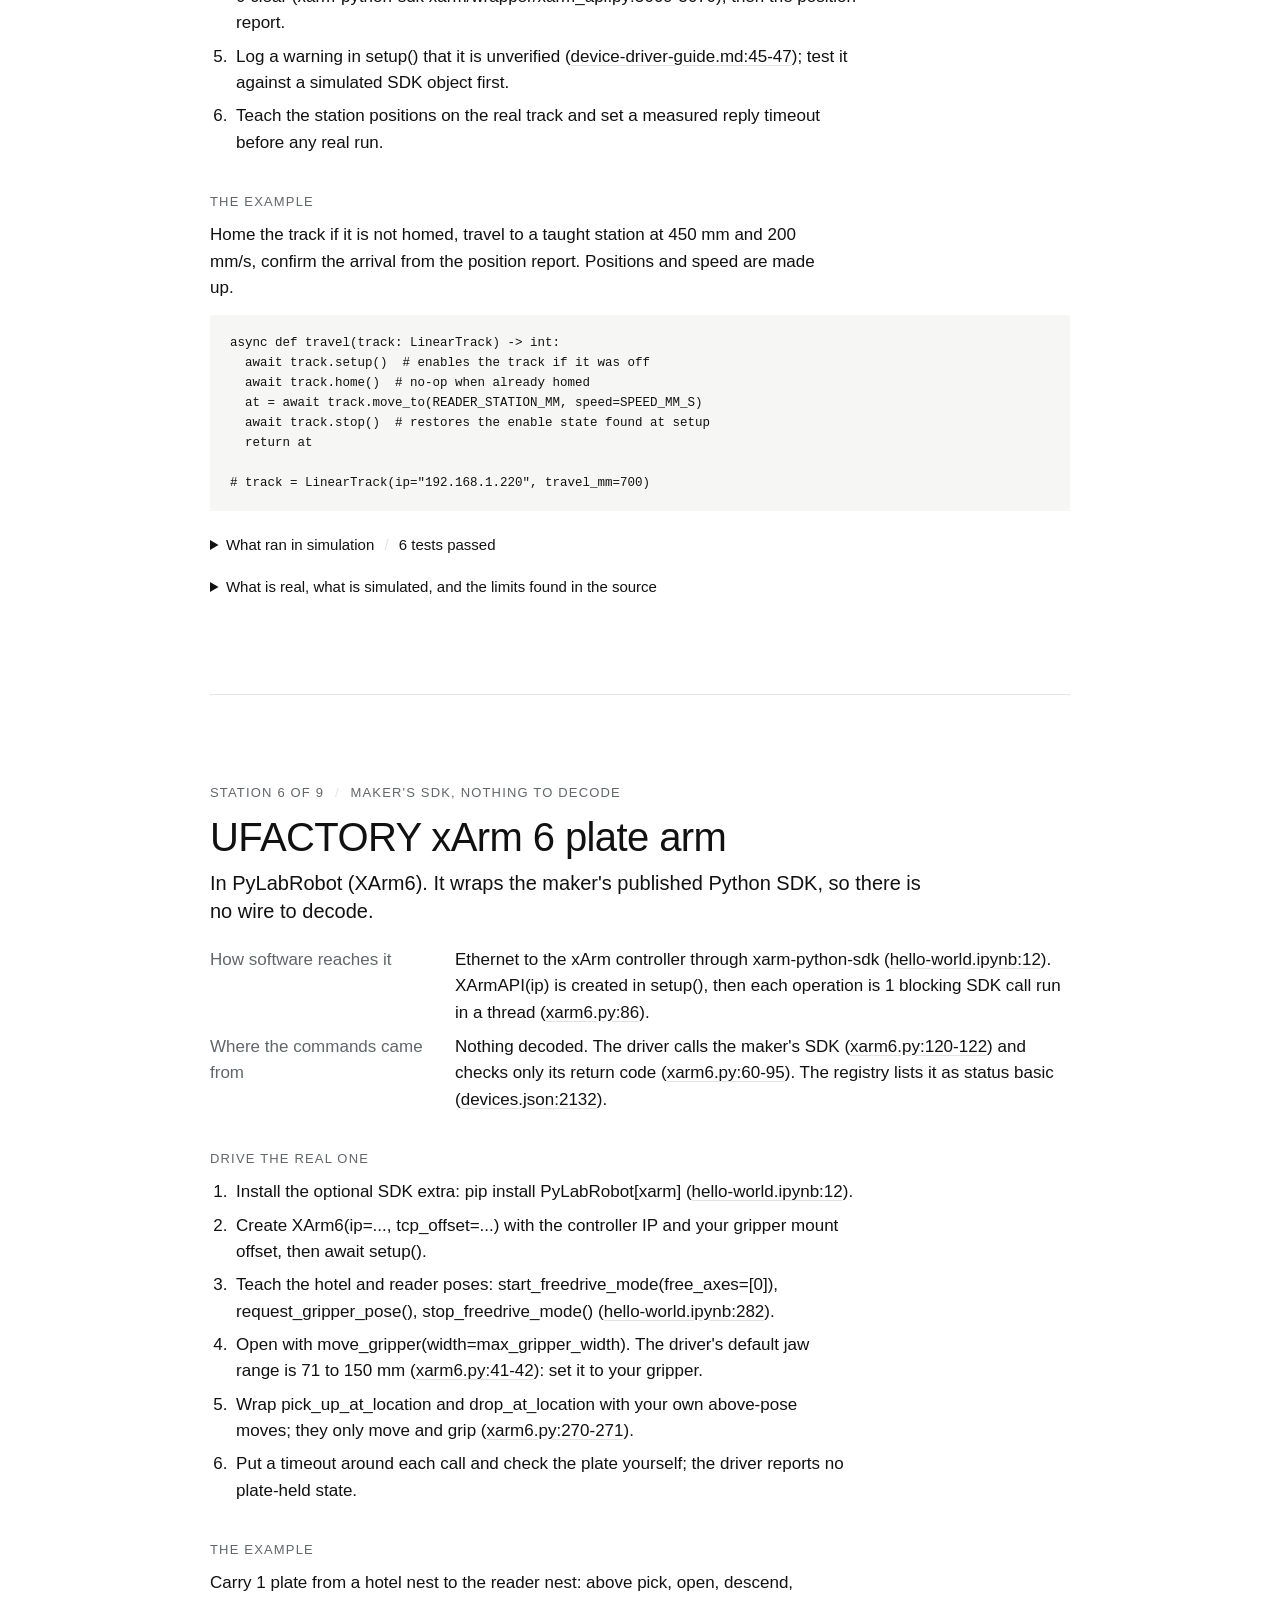
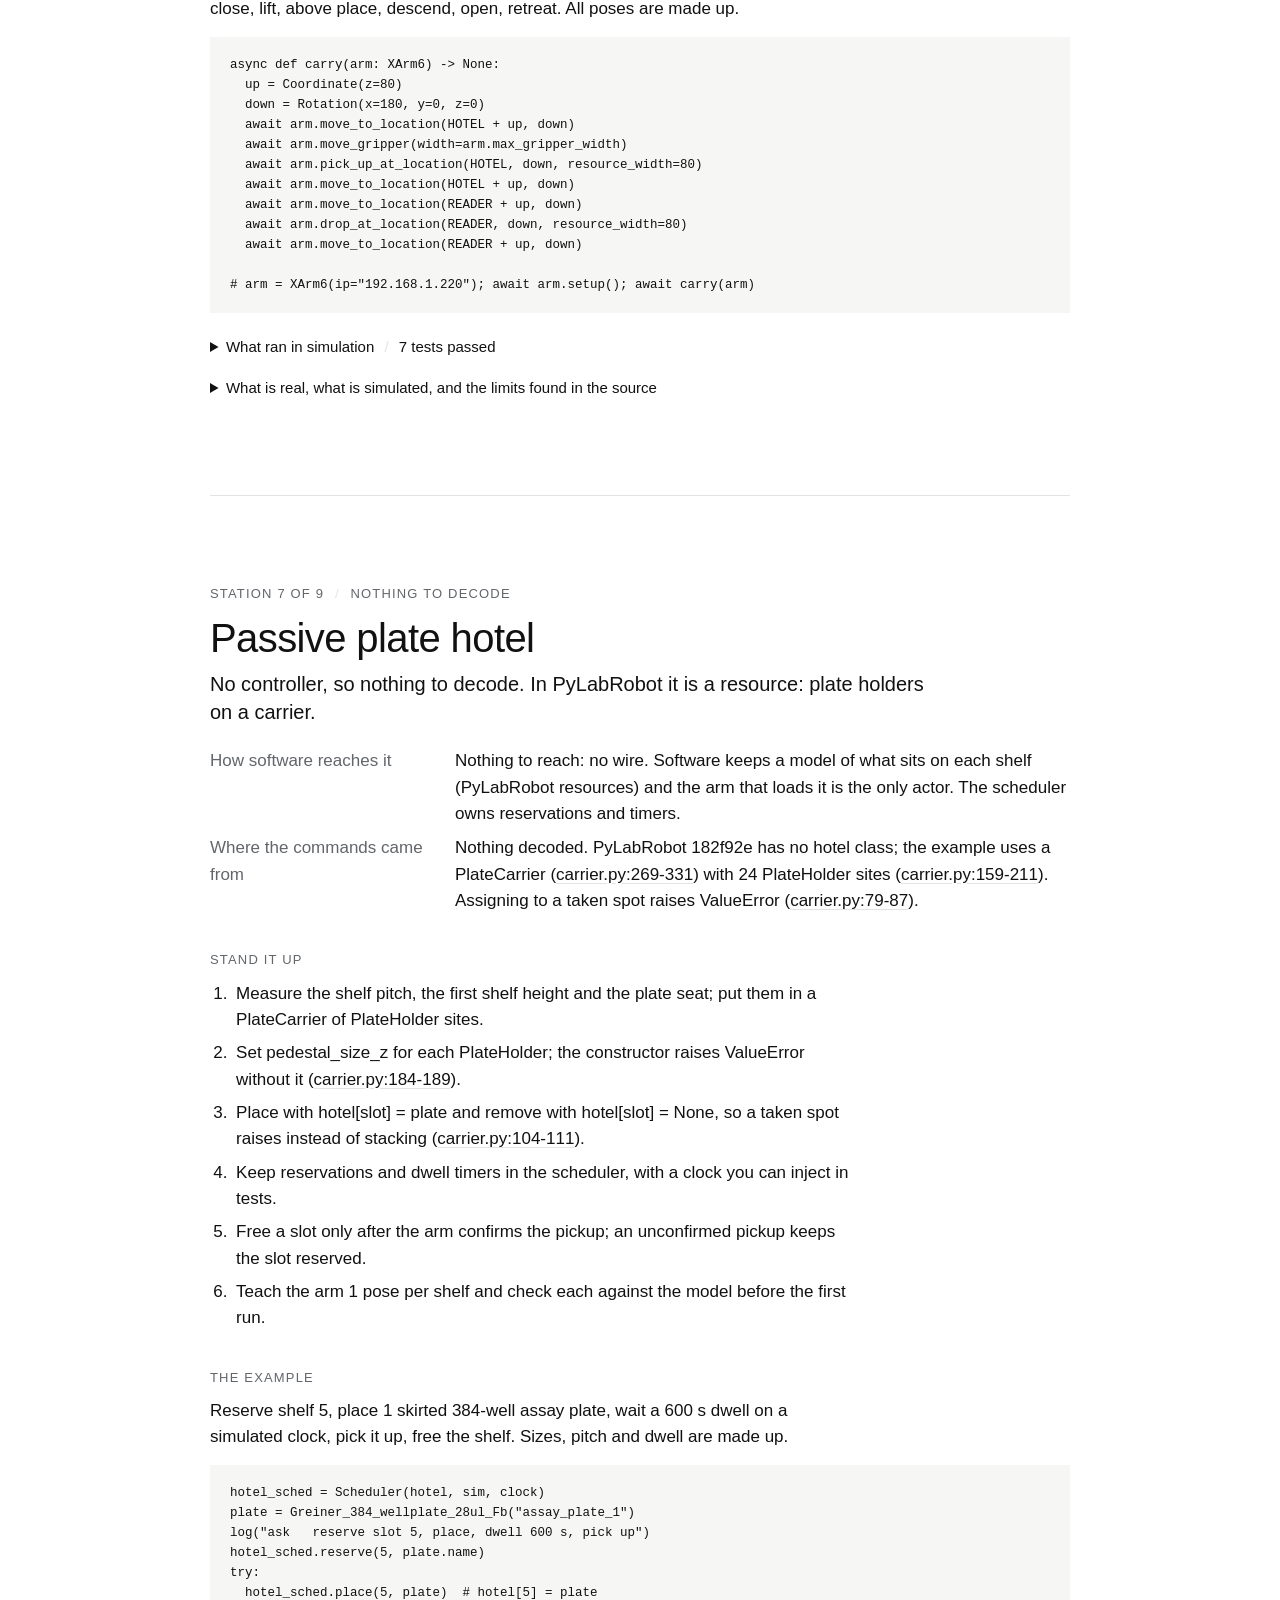
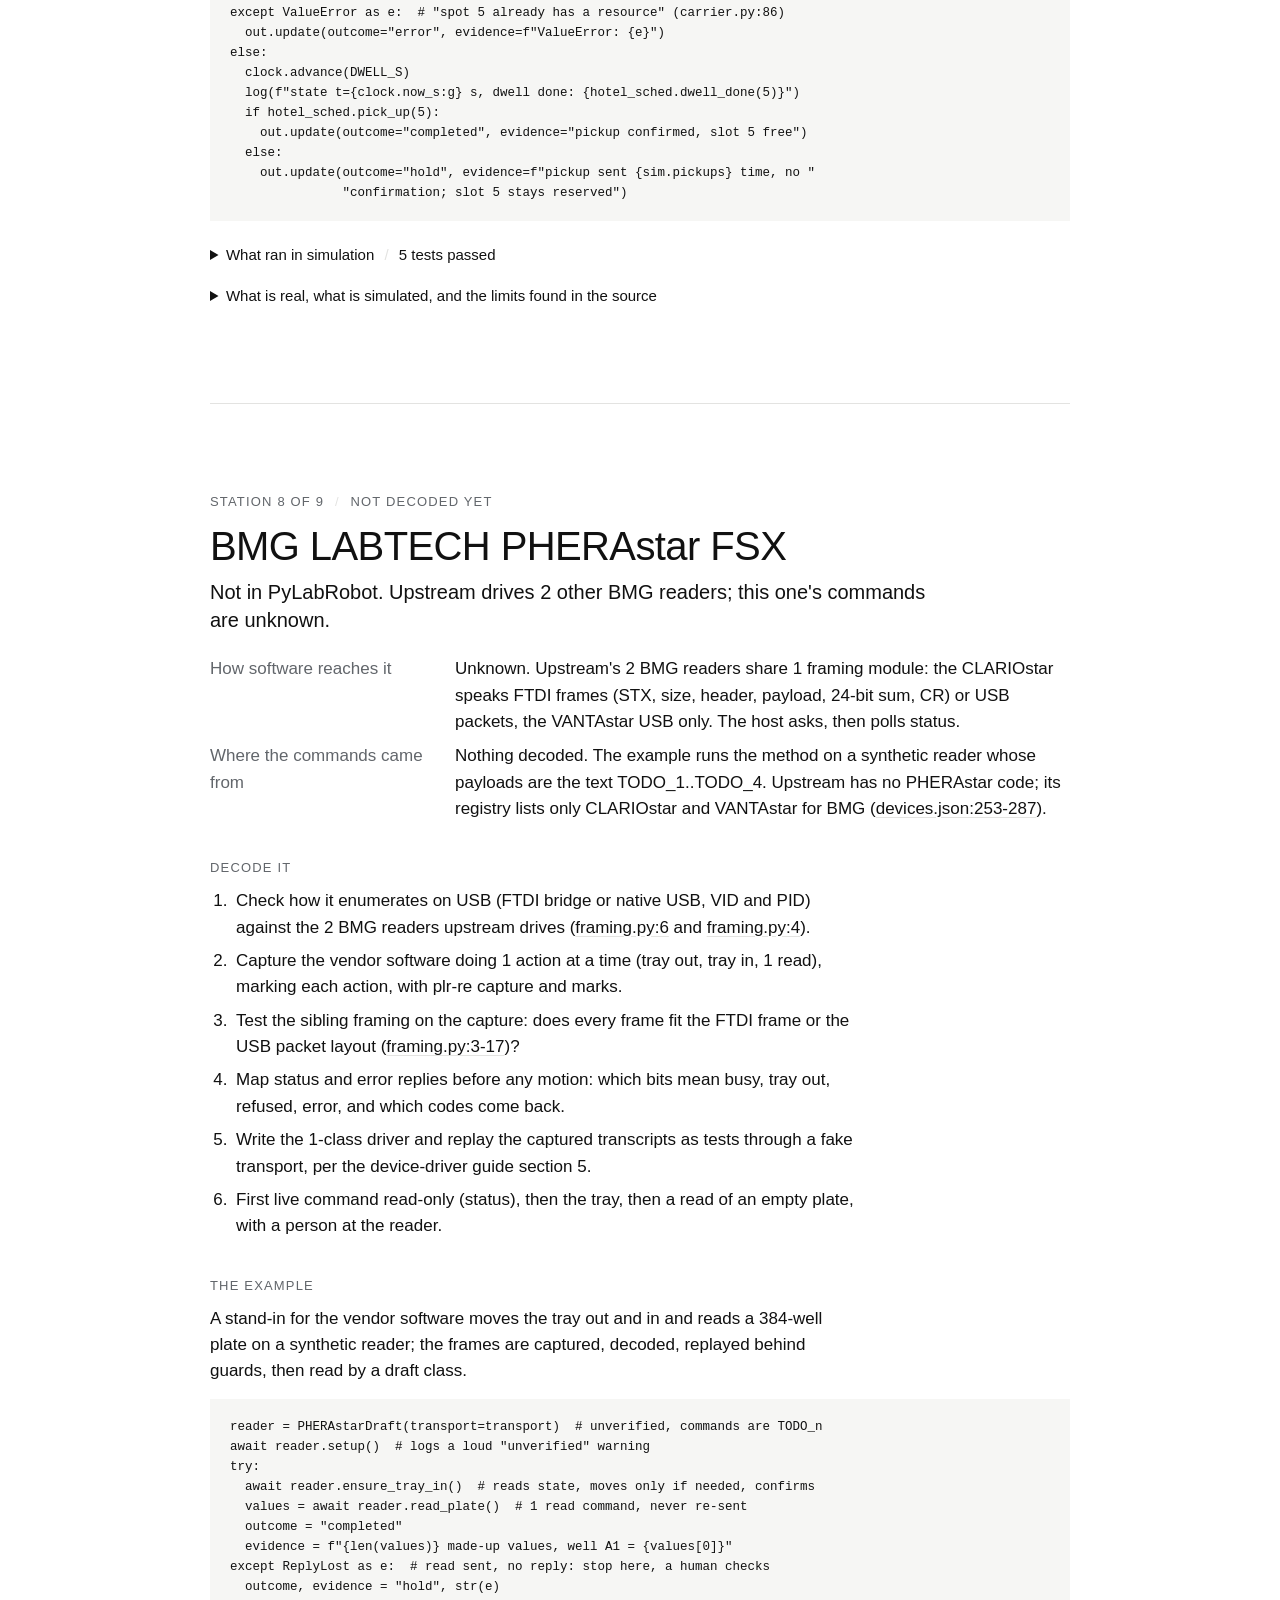
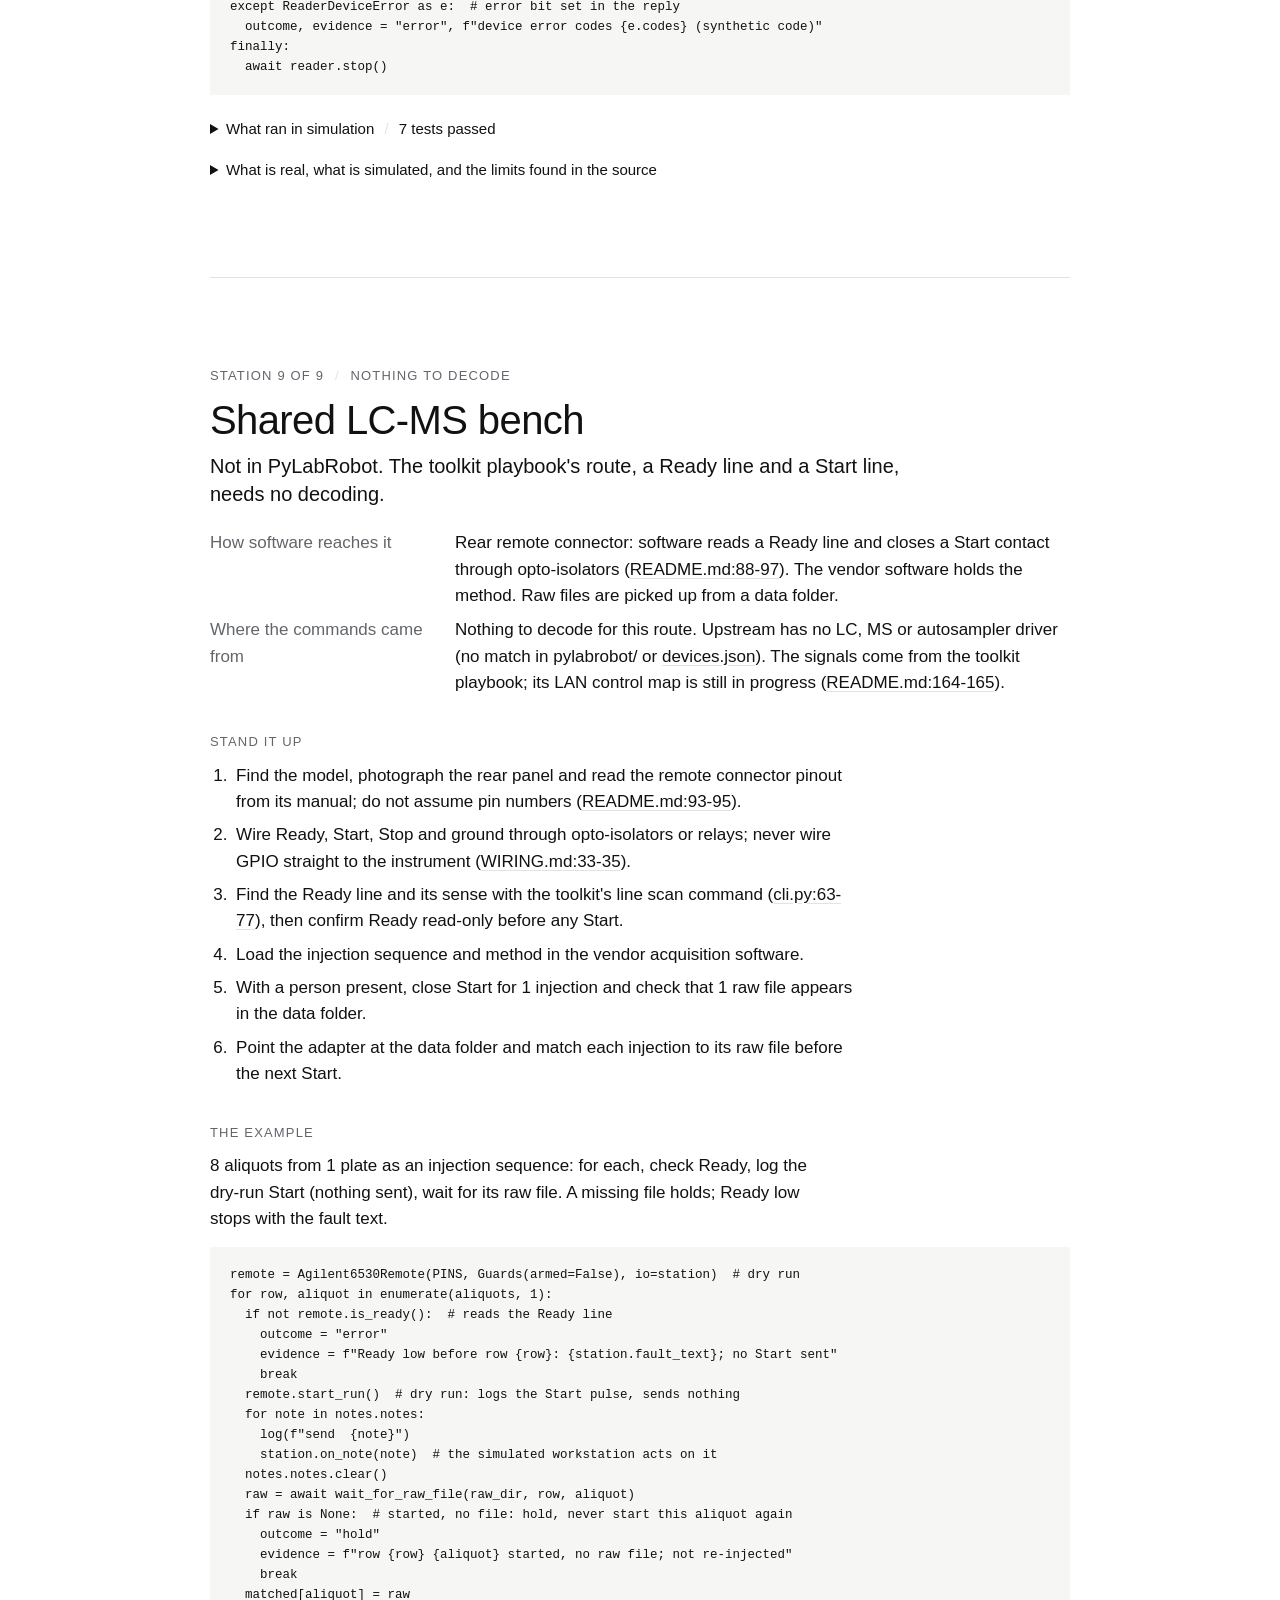
==== commit 554fd08f: "Explain the TODO placeholders on the page and in the README" ====
--- a/index.html
+++ b/index.html
@@ -76,6 +76,8 @@
 <p class="small">Every run on this page is a simulation. Nothing here ran on a physical instrument.
 Built against the public PyLabRobot source at commit
 <a href="https://github.com/PyLabRobot/pylabrobot/blob/182f92eab9f81b1f50c43b833420642bf8b0fb02/" target="_blank" rel="noopener">182f92e</a> of 23 Nov 2026.</p>
+<p class="small">TODO_1, TODO_2 and so on are placeholders used on purpose: each marks a payload not yet
+decoded or a fact about the real instrument not yet known.</p>
 <p class="small"><a href="replay.html">Watch each station run in simulation</a></p>
 <p class="small"><button class="plain" id="openall" type="button">Open every detail</button></p>
 </header>
